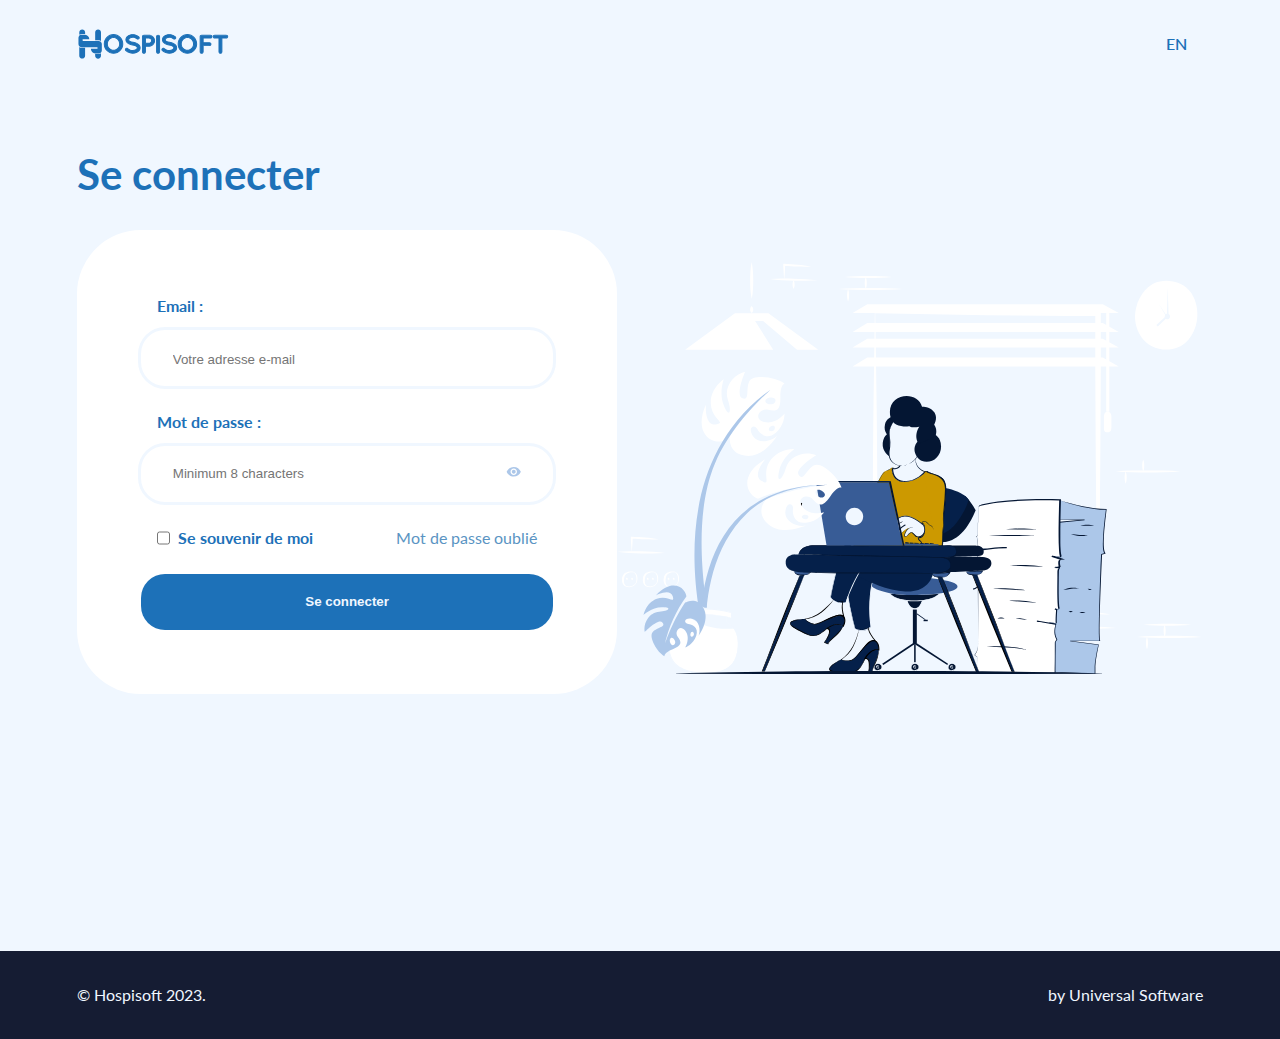
==== index.html @ 93f03a71 "front admin" ====
<!DOCTYPE html>
<html lang="fr">
    <head>
        <meta charset="UTF-8"/>
        <meta name="description" content="Récompensez vos clients, renforcez leur fidélité et développez votre activité grâce à la plateforme de fidélisation The Reward Society">
        <meta name="keywords" content="The hospisoft Society, Gift, Loyalty program, Programme de loyauté, Loyauté, Loyalty, Cameroon, Cameroun">
        <meta name="author" content="Ifeyi Batindek">
        <meta name="viewport" content="width=device-width, initial-scale=1.0">        
        
        <meta property="og:title" content="The hospisoft Society"/>
        <meta property="og:type" content="Hospisfot admin panel"/>
        <meta property="og:url" content="https://reward-society.l-agence.digital/users/"/>
        <meta property="og:image" content="https://thehospisoftociety.cm/hospisoftAssets/hospisoftimg/thehospisoftocietygift.jpg"/>
        <meta property="og:site_name" content="The hospisoft Society"/>
        <meta property="fb:admins" content="The hospisoft Society.asso"/>
        <meta property="og:description" content="Bâtir ensemble des sociétés africaines plus The hospisoft Societys."/>

        <title>Accueil - The hospisoft Society</title>

        <link rel="apple-touch-icon" sizes="180x180" href="./hospisoftassets/hospisoftfavicons/apple-touch-icon.png">
        <link rel="icon" type="image/png" sizes="32x32" href="./hospisoftassets/hospisoftfavicons/favicon-32x32.png">
        <link rel="icon" type="image/png" sizes="16x16" href="./hospisoftassets/hospisoftfavicons/favicon-16x16.png">
        <link rel="manifest" href="./hospisoftassets/hospisoftfavicons/site.webmanifest">
        <link rel="mask-icon" href="./hospisoftassets/hospisoftfavicons/safari-pinned-tab.svg" color="#5bbad5">
        <meta name="msapplication-TileColor" content="#da532c">
        <meta name="theme-color" content="#ffffff">

        <link rel="preconnect" href="https://fonts.googleapis.com">
        <link rel="preconnect" href="https://fonts.gstatic.com" crossorigin>
        <link href="https://fonts.googleapis.com/css2?family=Lato:wght@400;700&display=swap" rel="stylesheet">
        
        <link rel="stylesheet" href="./hospisoftassets/hospisoftstyles/hospisoftcss.css"/>
    </head>
    <body class="hospisoftLightBottom">

        <div id="hospisoftLoadingDiv">
            <svg id="hospisoftIconLogoLoading" class="hospisoftIcon"  x="0px" y="0px"
            viewBox="0 0 372.3 459.9" style="enable-background:new 0 0 372.3 459.9;" xml:space="preserve">
                <g id="XMLID_2_">
                    <g id="XMLID_1_">
                        <path id="XMLID_10_" class="st0" d="M351.5,197.8c-2.3-2.6-5-5-7.8-7c-7.9-5.6-17.5-9-27.9-9l0,0h-48h-5.7H122.3
                            c-0.3,0-0.6,0.1-0.9,0.1H79.3c-7.2,0-13-5.8-13-13c0-7.2,5.8-13,13-13h23.1h18.9h51.1v0c0-36.8-28.3-66.9-64.4-69.8
                            c-1.9-0.1-3.8-0.2-5.7-0.2h0h-48h0c-9,0-17.4,2.5-24.6,6.9c-4.2,2.5-7.9,5.6-11.1,9.2c-7.6,8.5-12.2,19.6-12.2,31.9v95.9
                            c0,12.3,4.6,23.4,12.2,31.9c3.2,3.6,7,6.7,11.1,9.2c7.2,4.3,15.6,6.9,24.6,6.9h0h48h5.7H244c0.9-0.2,1.8-0.3,2.8-0.3h42.1
                            c7.2,0,13,5.8,13,13v0.3c0,7.2-5.8,13-13,13h-21h-21h-50.3c0,37.2,29,67.6,65.7,69.9c1.4,0.1,2.9,0.1,4.4,0.1h1.3h48h0
                            c8.5,0,16.4-2.2,23.3-6.1c4.7-2.6,8.9-6,12.4-9.9c7.6-8.5,12.2-19.7,12.2-32v-95.9C363.7,217.5,359.1,206.3,351.5,197.8z"/>
                        <path id="XMLID_36_" class="st1" d="M325.3,173c8.6,1.4,16.7,4.8,23.9,10c0.8,0.6,1.5,1.1,2.3,1.7V51c0-24.7-20-44.7-44.7-44.7h0
                            c-24.7,0-44.7,20-44.7,44.7v121.2h63.2V173z"/>
                        <path id="XMLID_35_" class="st1" d="M315.8,383.3h-49.3c-1.5,0-2.9,0-4.4-0.1v25.4c0,24.7,20,44.7,44.7,44.7h0
                            c24.7,0,44.7-20,44.7-44.7v-37.8c-2.4,1.9-5,3.7-7.7,5.2C335.2,380.7,325.5,383.3,315.8,383.3z"/>
                        <path id="XMLID_30_" class="st1" d="M24.9,279.1c-2.2-1.3-4.2-2.7-6.2-4.3v133.7c0,24.7,20,44.7,44.7,44.7
                            c24.7,0,44.7-20,44.7-44.7V287.3H54.5C44.1,287.3,33.9,284.4,24.9,279.1z"/>
                        <path id="XMLID_29_" class="st1" d="M54.5,76.3h48c1.9,0,3.8,0.1,5.7,0.2V51c0-24.7-20-44.7-44.7-44.7c-24.7,0-44.7,20-44.7,44.7
                            v37.8c1.9-1.5,4-3,6.2-4.3C33.9,79.1,44.1,76.3,54.5,76.3z"/>
                        <path id="XMLID_28_" class="st2" d="M328.5,358.2c-6.4,3.6-13.8,5.7-21.7,5.7h0h-44.7v0.1c1.4,0.1,2.9,0.2,4.4,0.2h49.3
                            c6.5,0,13-1.7,18.7-4.9c7.9-4.4,13.9-11.4,17.1-19.6v-20.5C351.5,335.9,342.2,350.5,328.5,358.2z"/>
                        <path id="XMLID_27_" class="st2" d="M40.5,102.1c6.7-4,14.5-6.4,23-6.4h0h44.7h0v0c-1.9-0.2-3.8-0.3-5.7-0.3h-48
                            c-6.9,0-13.7,1.9-19.7,5.5c-7.5,4.5-13,11.1-16,18.8v20.7C18.7,124.1,27.5,109.9,40.5,102.1z"/>
                    </g>
                </g>
            </svg>
        </div><!--End hospisoftLoadingDiv-->

        <div id="hospisoftBacktToTop"></div>
        <header id="hospisoftHeader">
            <div class="hospisoftContainer">
                <div class="hospisoftFlex">
                    <div id="hospisoftHeaderLeft" class="hospisoftFlex">
                        <div id="hospisoftLogo">
                            <h1>
                                <a href="index.html">
                                    
                                    <svg id="hospisoftIconLogo" class="hospisoftDesktop hospisoftIcon" x="0px" y="0px" viewBox="0 0 687 144" style="enable-background:new 0 0 687 144;" xml:space="preserve">
                                        <g id="XMLID_2_">
                                            <g id="XMLID_1_">
                                                <path id="XMLID_10_" class="st0" d="M108,62.8c-0.7-0.8-1.5-1.5-2.3-2.1c-2.3-1.7-5.1-2.6-8.2-2.6l0,0H83.4h-1.7H40.7
                                                    c-0.1,0-0.2,0-0.3,0H28c-2.1,0-3.8-1.7-3.8-3.8c0-2.1,1.7-3.8,3.8-3.8h6.8h5.6h15l0,0c0-10.8-8.3-19.7-18.9-20.5
                                                    c-0.5,0-1.1-0.1-1.7-0.1l0,0H20.7l0,0c-2.7,0-5.1,0.7-7.2,2c-1.2,0.7-2.3,1.6-3.3,2.7C8,37.1,6.6,40.4,6.6,44v28.2
                                                    c0,3.6,1.4,6.9,3.6,9.4c0.9,1.1,2,2,3.3,2.7c2.1,1.3,4.6,2,7.2,2l0,0h14.1h1.7h39.9c0.3-0.1,0.5-0.1,0.8-0.1h12.4
                                                    c2.1,0,3.8,1.7,3.8,3.8v0.1c0,2.1-1.7,3.8-3.8,3.8h-6.2h-6.2H62.5c0,10.9,8.5,19.9,19.3,20.5c0.4,0,0.9,0,1.3,0h0.4h14.1h0
                                                    c2.5,0,4.8-0.7,6.9-1.8c1.4-0.8,2.6-1.8,3.6-2.9c2.2-2.5,3.6-5.8,3.6-9.4V72.2C111.6,68.6,110.3,65.3,108,62.8z"/>
                                                <path id="XMLID_36_" class="st0" d="M100.3,55.5c2.5,0.4,4.9,1.4,7,2.9c0.2,0.2,0.4,0.3,0.7,0.5V19.6c0-7.3-5.9-13.1-13.1-13.1h0
                                                    c-7.3,0-13.1,5.9-13.1,13.1v35.6h18.6V55.5z"/>
                                                <path id="XMLID_35_" class="st0" d="M97.5,117.3H83c-0.4,0-0.9,0-1.3,0v7.5c0,7.3,5.9,13.1,13.1,13.1h0c7.3,0,13.1-5.9,13.1-13.1
                                                    v-11.1c-0.7,0.6-1.5,1.1-2.3,1.5C103.3,116.5,100.4,117.3,97.5,117.3z"/>
                                                <path id="XMLID_30_" class="st0" d="M12,86.7c-0.6-0.4-1.2-0.8-1.8-1.3v39.3c0,7.3,5.9,13.1,13.1,13.1s13.1-5.9,13.1-13.1V89.1
                                                    H20.7C17.7,89.1,14.7,88.2,12,86.7z"/>
                                                <path id="XMLID_29_" class="st0" d="M20.7,27h14.1c0.6,0,1.1,0,1.7,0.1v-7.5c0-7.3-5.9-13.1-13.1-13.1s-13.1,5.9-13.1,13.1v11.1
                                                    c0.6-0.5,1.2-0.9,1.8-1.3C14.7,27.9,17.7,27,20.7,27z"/>
                                                <path id="XMLID_28_" class="st0" d="M101.3,109.9c-1.9,1.1-4.1,1.7-6.4,1.7h0H81.8v0c0.4,0,0.9,0.1,1.3,0.1h14.5
                                                    c1.9,0,3.8-0.5,5.5-1.4c2.3-1.3,4.1-3.4,5-5.8v-6C108,103.4,105.3,107.7,101.3,109.9z"/>
                                                <path id="XMLID_27_" class="st0" d="M16.6,34.6c2-1.2,4.3-1.9,6.7-1.9l0,0h13.1l0,0v0c-0.5-0.1-1.1-0.1-1.7-0.1H20.7
                                                    c-2,0-4,0.6-5.8,1.6c-2.2,1.3-3.8,3.3-4.7,5.5v6.1C10.2,41.1,12.8,36.9,16.6,34.6z"/>
                                            </g>
                                            <g id="XMLID_267_">
                                                <g id="XMLID_443_">
                                                    <path id="XMLID_449_" class="st0" d="M134.8,101.2c-8.1-8.2-12.1-18.1-12.1-29.5c0-11.5,4-21.3,12.1-29.5
                                                        c8.1-8.2,17.9-12.3,29.5-12.3c11.6,0,21.4,4.2,29.5,12.5c8.1,8.3,12.1,18.2,12.1,29.5c0,11.3-4.1,21.1-12.3,29.3
                                                        c-3.7,3.9-8,6.9-13.1,9.1c-5.1,2.2-10.4,3.3-15.9,3.3C152.8,113.5,142.9,109.4,134.8,101.2z M136.6,71.7c0,7.8,2.7,14.6,8.2,20.2
                                                        c5.4,5.6,12,8.4,19.7,8.4c7.7,0,14.2-2.8,19.6-8.5c5.4-5.7,8.1-12.4,8.1-20.1s-2.7-14.4-8-20.1c-5.4-5.7-11.9-8.5-19.7-8.5
                                                        c-7.7,0-14.3,2.8-19.7,8.4C139.3,57.1,136.6,63.8,136.6,71.7z"/>
                                                    <path id="XMLID_444_" class="st0" d="M164.6,115.7c-12.3,0-22.8-4.4-31.3-13c-8.4-8.6-12.7-19-12.7-31.1c0-12,4.3-22.5,12.7-31.1
                                                        c8.5-8.6,18.9-13,31.1-13c12.2,0,22.6,4.4,31.1,13.2c8.4,8.7,12.7,19.1,12.7,31c0,11.9-4.3,22.2-12.9,30.8
                                                        c-3.8,4-8.5,7.3-13.8,9.6C176,114.5,170.3,115.7,164.6,115.7z M164.3,31.9c-10.9,0-20.4,3.9-28,11.7c-7.6,7.8-11.5,17.2-11.5,28
                                                        c0,10.8,3.9,20.3,11.5,28l0,0c7.6,7.8,17.1,11.7,28.2,11.7c5.2,0,10.3-1.1,15.1-3.1c4.8-2.1,9-5,12.4-8.6
                                                        c7.8-7.8,11.7-17.2,11.7-27.8c0-10.7-3.9-20.1-11.5-28C184.7,35.9,175.3,31.9,164.3,31.9z M164.4,102.4c-8.2,0-15.4-3.1-21.2-9.1
                                                        c-5.8-6-8.8-13.3-8.8-21.7c0-8.4,2.9-15.7,8.7-21.7c5.8-6,12.9-9.1,21.3-9.1c8.3,0,15.5,3.1,21.2,9.2c5.7,6.1,8.6,13.3,8.6,21.5
                                                        c0,8.2-2.9,15.5-8.7,21.5C179.7,99.3,172.6,102.4,164.4,102.4z M164.4,45.2c-7.2,0-13.1,2.5-18.2,7.8c-5,5.3-7.5,11.4-7.5,18.7
                                                        c0,7.3,2.5,13.4,7.5,18.7c5.1,5.2,11,7.8,18.1,7.8c7.1,0,13-2.6,18-7.9c5-5.3,7.5-11.4,7.5-18.6c0-7.2-2.4-13.3-7.4-18.6
                                                        C177.5,47.8,171.6,45.2,164.4,45.2z"/>
                                                </g>
                                                <g id="XMLID_437_">
                                                    <path id="XMLID_441_" class="st0" d="M271.5,88.8c0-5.9-7.1-10.1-21.4-12.7h-0.2c-6.3-1.2-11.8-2.8-16.4-4.9
                                                        c-4.6-2.1-8-4.8-10.2-8.1c-2.2-3.3-3.2-6.7-3.2-10.2c0-6.7,3.1-12.3,9.3-16.6c6.2-4.3,13.4-6.5,21.5-6.5c3.6,0,7.2,0.6,11,1.7
                                                        c3.7,1.2,6.5,2.2,8.3,3.3c1.8,1,4.2,2.4,7.2,4.3c1.4,0.9,2.3,2.2,2.6,3.8c0.4,1.6,0.1,3.1-0.9,4.5c-0.9,1.4-2.3,2.2-4,2.6
                                                        c-1.7,0.3-3.3,0.1-4.7-0.9c-3.8-2.5-7.2-4.3-10.2-5.6c-3-1.2-6.1-1.9-9.4-1.9c-5.4,0-9.7,1.2-13.1,3.6c-3.4,2.4-5.1,5-5.1,7.7
                                                        c0,1.3,0.3,2.4,1,3.4c2.3,3.6,8.4,6.2,18.4,8h0.2c6.8,1.3,12.4,2.9,16.8,4.9c10.1,4.7,15.1,11.2,15.1,19.5
                                                        c0,7.2-3.3,13.1-10,17.7c-6.7,4.6-14.3,6.9-23,6.9c-10.6-0.1-21-4-31.2-11.6c-1.3-1-2-2.4-2.3-4.1c-0.2-1.7,0.2-3.2,1.3-4.4
                                                        c1.1-1.2,2.5-2,4.3-2.2c1.8-0.2,3.3,0.3,4.6,1.3c7.8,6,15.5,9,23.2,9c6.1,0,11-1.3,14.8-4C269.7,94.8,271.5,91.9,271.5,88.8z"/>
                                                    <path id="XMLID_438_" class="st0" d="M251.1,115.6c-11.1-0.1-22-4.1-32.5-12.1c-1.8-1.4-2.8-3.2-3.1-5.5
                                                        c-0.3-2.3,0.3-4.4,1.8-6.1c1.4-1.7,3.3-2.6,5.7-2.9c2.4-0.3,4.5,0.4,6.2,1.8c7.3,5.7,14.6,8.5,21.8,8.5c5.6,0,10.2-1.2,13.6-3.6
                                                        c3.2-2.2,4.8-4.6,4.8-6.9c0-5.8-10.5-8.9-19.5-10.5l-0.4,0c-6.5-1.2-12.2-2.9-16.9-5c-5-2.3-8.7-5.2-11.1-8.9
                                                        c-2.4-3.6-3.6-7.5-3.6-11.4c0-7.5,3.4-13.6,10.2-18.4c6.5-4.6,14.2-6.9,22.7-6.9c3.8,0,7.7,0.6,11.6,1.8c3.9,1.2,6.8,2.3,8.7,3.4
                                                        c1.9,1,4.3,2.5,7.3,4.4c1.9,1.3,3.1,3,3.6,5.2c0.5,2.2,0.1,4.3-1.2,6.2c-1.3,1.8-3,3-5.3,3.4c-2.3,0.5-4.4,0.1-6.3-1.2
                                                        c-3.7-2.4-7-4.2-9.8-5.4c-2.7-1.1-5.6-1.7-8.6-1.7c-4.9,0-8.9,1.1-11.9,3.2c-2.8,2-4.2,4-4.2,5.9c0,0.9,0.2,1.6,0.6,2.1
                                                        c1.4,2.1,5.3,5,16.8,7.1l0.5,0c6.9,1.3,12.8,3,17.3,5c10.9,5.1,16.4,12.3,16.4,21.5c0,7.9-3.7,14.5-10.9,19.5
                                                        C268.3,113.1,260.2,115.6,251.1,115.6z M224,93.3c-0.2,0-0.4,0-0.6,0c-1.2,0.1-2.2,0.6-2.8,1.4c-0.7,0.8-0.9,1.7-0.8,2.8
                                                        c0.1,1.1,0.6,2,1.4,2.6c9.7,7.3,19.8,11.1,29.9,11.2c8.2,0,15.5-2.2,21.8-6.5c6.1-4.2,9.1-9.4,9.1-16c0-7.5-4.5-13.2-13.9-17.6
                                                        c-4.1-1.8-9.6-3.4-16.1-4.7l-0.4,0c-10.7-1.9-17.2-4.9-19.8-9c-0.9-1.2-1.3-2.8-1.3-4.5c0-3.4,2-6.6,6-9.4c3.8-2.7,8.6-4,14.4-4
                                                        c3.6,0,7,0.7,10.3,2c3.1,1.3,6.6,3.2,10.5,5.8c1,0.6,2,0.8,3.1,0.6c1.2-0.2,2-0.8,2.6-1.7c0.6-0.9,0.8-1.7,0.5-2.8
                                                        c-0.2-1.1-0.8-1.9-1.7-2.5c-2.9-1.8-5.3-3.2-7.1-4.2c-1.7-0.9-4.4-2-7.9-3.1c-3.5-1.1-7-1.6-10.3-1.6c-7.6,0-14.4,2.1-20.2,6.1
                                                        c-5.6,4-8.4,8.8-8.4,14.9c0,3,1,6.1,2.9,9c1.9,2.9,5,5.4,9.2,7.3c4.4,2,9.7,3.6,15.7,4.7l0.4,0c15.6,2.8,23.2,7.6,23.2,14.8
                                                        c0,3.8-2.2,7.3-6.6,10.4c-4.2,3-9.8,4.4-16.3,4.4c-8,0-16.2-3.2-24.3-9.4C225.8,93.5,225,93.3,224,93.3z"/>
                                                </g>
                                                <g id="XMLID_428_">
                                                    <path id="XMLID_434_" class="st0" d="M341.5,39.4c5.1,4.9,7.7,10.8,7.7,17.6c0,6.9-2.6,12.7-7.7,17.6c-5.1,4.8-11.3,7.3-18.5,7.3
                                                        h-15v25.2c0,1.8-0.7,3.3-2,4.5c-1.3,1.2-2.9,1.9-4.8,1.9c-1.9,0-3.4-0.6-4.7-1.9c-1.3-1.2-1.9-2.8-1.9-4.5V38.5
                                                        c0-1.8,0.6-3.3,1.9-4.5c1.3-1.2,2.9-1.9,4.7-1.9H323C330.2,32.1,336.4,34.6,341.5,39.4z M308.1,45v24h15c3.5,0,6.4-1.2,8.9-3.5
                                                        c2.4-2.3,3.7-5.1,3.8-8.4c-0.1-3.4-1.3-6.3-3.8-8.6c-2.4-2.3-5.4-3.5-8.9-3.5H308.1z"/>
                                                    <path id="XMLID_429_" class="st0" d="M301.2,115.7c-2.4,0-4.5-0.8-6.2-2.5c-1.7-1.7-2.6-3.7-2.6-6.1V38.5c0-2.4,0.9-4.4,2.6-6.1
                                                        c1.7-1.6,3.8-2.5,6.2-2.5H323c7.8,0,14.5,2.7,20,7.9h0c5.5,5.3,8.3,11.7,8.3,19.2c0,7.4-2.8,13.9-8.3,19.1
                                                        c-5.5,5.2-12.2,7.9-20,7.9h-12.8v23.1c0,2.4-0.9,4.5-2.7,6.1C305.8,114.9,303.7,115.7,301.2,115.7z M301.2,34.3
                                                        c-1.3,0-2.4,0.4-3.3,1.3c-0.9,0.8-1.3,1.8-1.3,3v68.6c0,1.2,0.4,2.1,1.3,3c0.9,0.9,1.9,1.3,3.3,1.3c1.3,0,2.4-0.4,3.3-1.3
                                                        c0.9-0.8,1.3-1.8,1.3-3V79.7H323c6.7,0,12.3-2.2,17-6.7c4.7-4.5,7-9.7,7-16c0-6.3-2.3-11.6-7-16.1h0c-4.7-4.5-10.3-6.7-17-6.7
                                                        H301.2z M323,71.1h-17.1V42.9H323c4,0,7.5,1.4,10.4,4.1c2.8,2.7,4.3,6.1,4.4,10.1c-0.1,3.9-1.6,7.3-4.4,10
                                                        C330.6,69.8,327.1,71.1,323,71.1z M310.2,66.8H323c2.9,0,5.4-0.9,7.4-2.9c2-1.9,3-4.2,3.1-6.9c-0.1-2.7-1.1-5.1-3.1-7
                                                        c-2-1.9-4.5-2.9-7.4-2.9h-12.8V66.8z"/>
                                                </g>
                                                <g id="XMLID_422_">
                                                    <path id="XMLID_426_" class="st0" d="M358.1,38.5c0-1.8,0.6-3.3,1.9-4.5c1.3-1.2,2.9-1.9,4.7-1.9c1.9,0,3.5,0.6,4.8,1.9
                                                        c1.3,1.2,2,2.8,2,4.5v68.6c0,1.8-0.7,3.3-2,4.5c-1.3,1.2-2.9,1.9-4.8,1.9c-1.9,0-3.4-0.6-4.7-1.9c-1.3-1.2-1.9-2.8-1.9-4.5V38.5z
                                                        "/>
                                                    <path id="XMLID_423_" class="st0" d="M364.8,115.7c-2.4,0-4.5-0.8-6.2-2.5c-1.7-1.7-2.6-3.7-2.6-6.1V38.5c0-2.4,0.9-4.4,2.6-6.1
                                                        c1.7-1.6,3.8-2.5,6.2-2.5c2.4,0,4.5,0.8,6.3,2.4c1.8,1.7,2.7,3.7,2.7,6.1v68.6c0,2.4-0.9,4.5-2.7,6.1
                                                        C369.3,114.9,367.2,115.7,364.8,115.7z M364.8,34.3c-1.3,0-2.4,0.4-3.3,1.3c-0.9,0.8-1.3,1.8-1.3,3v68.6c0,1.2,0.4,2.1,1.3,3
                                                        c0.9,0.9,1.9,1.3,3.3,1.3c1.3,0,2.4-0.4,3.3-1.3c0.9-0.8,1.3-1.8,1.3-3V38.5c0-1.2-0.4-2.1-1.3-3
                                                        C367.2,34.7,366.1,34.3,364.8,34.3z"/>
                                                </g>
                                                <g id="XMLID_416_">
                                                    <path id="XMLID_420_" class="st0" d="M436,88.8c0-5.9-7.1-10.1-21.4-12.7h-0.2c-6.3-1.2-11.8-2.8-16.4-4.9
                                                        c-4.6-2.1-8-4.8-10.2-8.1c-2.2-3.3-3.2-6.7-3.2-10.2c0-6.7,3.1-12.3,9.3-16.6c6.2-4.3,13.4-6.5,21.5-6.5c3.6,0,7.2,0.6,11,1.7
                                                        c3.7,1.2,6.5,2.2,8.3,3.3c1.8,1,4.2,2.4,7.2,4.3c1.4,0.9,2.3,2.2,2.6,3.8c0.4,1.6,0.1,3.1-0.9,4.5c-0.9,1.4-2.3,2.2-4,2.6
                                                        c-1.7,0.3-3.3,0.1-4.7-0.9c-3.8-2.5-7.2-4.3-10.2-5.6c-3-1.2-6.1-1.9-9.4-1.9c-5.4,0-9.7,1.2-13.1,3.6c-3.4,2.4-5.1,5-5.1,7.7
                                                        c0,1.3,0.3,2.4,1,3.4c2.3,3.6,8.4,6.2,18.4,8h0.2c6.8,1.3,12.4,2.9,16.8,4.9c10.1,4.7,15.1,11.2,15.1,19.5
                                                        c0,7.2-3.3,13.1-10,17.7c-6.7,4.6-14.3,6.9-23,6.9c-10.6-0.1-21-4-31.2-11.6c-1.3-1-2-2.4-2.3-4.1c-0.2-1.7,0.2-3.2,1.3-4.4
                                                        c1.1-1.2,2.5-2,4.3-2.2c1.8-0.2,3.3,0.3,4.6,1.3c7.8,6,15.5,9,23.2,9c6.1,0,11-1.3,14.8-4C434.1,94.8,436,91.9,436,88.8z"/>
                                                    <path id="XMLID_417_" class="st0" d="M415.5,115.6c-11.1-0.1-22-4.1-32.5-12.1c-1.8-1.4-2.8-3.2-3.1-5.5
                                                        c-0.3-2.3,0.3-4.4,1.8-6.1c1.4-1.7,3.3-2.6,5.7-2.9c2.4-0.3,4.5,0.4,6.2,1.8c7.3,5.7,14.6,8.5,21.8,8.5c5.6,0,10.2-1.2,13.6-3.6
                                                        c3.2-2.2,4.8-4.6,4.8-6.9c0-5.8-10.5-8.9-19.5-10.5l-0.4,0c-6.5-1.2-12.2-2.9-16.9-5c-5-2.3-8.7-5.2-11.1-8.9
                                                        c-2.4-3.6-3.6-7.5-3.6-11.4c0-7.5,3.4-13.6,10.2-18.4c6.5-4.6,14.2-6.9,22.7-6.9c3.8,0,7.7,0.6,11.6,1.8c3.9,1.2,6.8,2.3,8.7,3.4
                                                        c1.9,1,4.3,2.5,7.3,4.4c1.9,1.3,3.1,3,3.6,5.2c0.5,2.2,0.1,4.3-1.2,6.2c-1.3,1.8-3,3-5.3,3.4c-2.3,0.5-4.4,0.1-6.3-1.2
                                                        c-3.7-2.4-7-4.2-9.8-5.4c-2.7-1.1-5.6-1.7-8.6-1.7c-4.9,0-8.9,1.1-11.9,3.2c-2.8,2-4.2,4-4.2,5.9c0,0.9,0.2,1.6,0.6,2.1
                                                        c1.4,2.1,5.3,5,16.8,7.1l0.5,0c6.9,1.3,12.8,3,17.3,5c10.9,5.1,16.4,12.3,16.4,21.5c0,7.9-3.7,14.5-10.9,19.5
                                                        C432.8,113.1,424.6,115.6,415.5,115.6z M388.4,93.3c-0.2,0-0.4,0-0.6,0c-1.2,0.1-2.2,0.6-2.9,1.4c-0.7,0.8-0.9,1.7-0.8,2.8
                                                        c0.1,1.1,0.6,2,1.4,2.6c9.7,7.3,19.7,11.1,29.9,11.2c8.2,0,15.5-2.2,21.8-6.5c6.1-4.2,9.1-9.4,9.1-16c0-7.5-4.5-13.2-13.9-17.6
                                                        c-4.1-1.8-9.5-3.4-16.1-4.7l-0.4,0c-10.7-1.9-17.2-4.9-19.8-9c-0.9-1.2-1.3-2.8-1.3-4.5c0-3.4,2-6.6,6-9.4c3.8-2.7,8.6-4,14.4-4
                                                        c3.6,0,7,0.7,10.3,2c3.1,1.3,6.6,3.2,10.5,5.8c1,0.6,2,0.8,3.1,0.6c1.2-0.2,2-0.8,2.6-1.7c0.6-0.9,0.8-1.7,0.5-2.8
                                                        c-0.2-1.1-0.8-1.9-1.7-2.5c-2.9-1.8-5.3-3.2-7.1-4.2c-1.7-0.9-4.4-2-7.9-3.1c-3.5-1.1-7-1.6-10.3-1.6c-7.6,0-14.4,2.1-20.2,6.1
                                                        c-5.6,4-8.4,8.8-8.4,14.9c0,3,1,6.1,2.9,9c1.9,2.9,5,5.4,9.2,7.3c4.4,2,9.7,3.6,15.7,4.7l0.4,0c15.6,2.8,23.2,7.6,23.2,14.8
                                                        c0,3.8-2.2,7.3-6.6,10.4c-4.2,3-9.7,4.4-16.3,4.4c-8,0-16.2-3.2-24.3-9.4C390.2,93.5,389.4,93.3,388.4,93.3z"/>
                                                </g>
                                                <g id="XMLID_407_">
                                                    <path id="XMLID_413_" class="st0" d="M467.3,101.2c-8.1-8.2-12.1-18.1-12.1-29.5c0-11.5,4-21.3,12.1-29.5
                                                        c8.1-8.2,17.9-12.3,29.5-12.3c11.6,0,21.4,4.2,29.5,12.5c8.1,8.3,12.1,18.2,12.1,29.5c0,11.3-4.1,21.1-12.3,29.3
                                                        c-3.7,3.9-8,6.9-13.1,9.1c-5.1,2.2-10.4,3.3-15.9,3.3C485.3,113.5,475.4,109.4,467.3,101.2z M469.1,71.7c0,7.8,2.7,14.6,8.2,20.2
                                                        c5.4,5.6,12,8.4,19.7,8.4c7.7,0,14.2-2.8,19.6-8.5c5.4-5.7,8.1-12.4,8.1-20.1s-2.7-14.4-8-20.1c-5.4-5.7-11.9-8.5-19.7-8.5
                                                        c-7.8,0-14.3,2.8-19.7,8.4C471.8,57.1,469.1,63.8,469.1,71.7z"/>
                                                    <path id="XMLID_408_" class="st0" d="M497.1,115.7c-12.3,0-22.8-4.4-31.3-13h0c-8.4-8.6-12.7-19-12.7-31.1
                                                        c0-12,4.3-22.5,12.7-31.1c8.5-8.6,18.9-13,31.1-13c12.2,0,22.6,4.4,31.1,13.2c8.4,8.7,12.7,19.1,12.7,31
                                                        c0,11.9-4.3,22.2-12.9,30.8c-3.8,4-8.5,7.3-13.8,9.6C508.5,114.5,502.9,115.7,497.1,115.7z M496.8,31.9c-10.9,0-20.4,3.9-28,11.7
                                                        c-7.6,7.8-11.5,17.2-11.5,28c0,10.8,3.9,20.3,11.5,28h0c7.6,7.8,17.1,11.7,28.2,11.7c5.2,0,10.3-1.1,15.1-3.1
                                                        c4.8-2.1,9-5,12.4-8.6c7.8-7.8,11.7-17.2,11.7-27.8c0-10.7-3.9-20.1-11.5-28C517.2,35.9,507.8,31.9,496.8,31.9z M496.9,102.4
                                                        c-8.2,0-15.4-3.1-21.2-9.1c-5.8-6-8.8-13.3-8.8-21.7c0-8.4,2.9-15.7,8.7-21.7c5.8-6,13-9.1,21.3-9.1c8.3,0,15.5,3.1,21.2,9.2
                                                        c5.7,6.1,8.6,13.3,8.6,21.5c0,8.2-2.9,15.5-8.7,21.5C512.3,99.3,505.1,102.4,496.9,102.4z M496.9,45.2c-7.2,0-13.1,2.5-18.2,7.8
                                                        c-5,5.3-7.5,11.4-7.5,18.7c0,7.3,2.5,13.4,7.5,18.7c5.1,5.2,11,7.8,18.1,7.8c7.1,0,13-2.6,18-7.9c5-5.3,7.5-11.4,7.5-18.6
                                                        c0-7.2-2.4-13.3-7.4-18.6C510,47.8,504.1,45.2,496.9,45.2z"/>
                                                </g>
                                                <g id="XMLID_401_">
                                                    <path id="XMLID_405_" class="st0" d="M565.7,111.7c-1.3,1.2-2.9,1.9-4.8,1.9c-1.9,0-3.4-0.6-4.7-1.9c-1.3-1.2-1.9-2.8-1.9-4.5
                                                        V38.5c0-1.8,0.6-3.3,1.9-4.5c1.3-1.2,2.9-1.9,4.7-1.9h39.8c1.8,0,3.3,0.6,4.7,1.9c1.3,1.3,2,2.8,2,4.5c0,1.7-0.7,3.3-2,4.5
                                                        c-1.3,1.3-2.9,1.9-4.7,1.9h-33v21.3H596c1.8,0,3.3,0.6,4.7,1.9c1.3,1.3,2,2.8,2,4.5c0,1.7-0.6,3.3-1.9,4.5
                                                        c-1.3,1.3-2.9,1.9-4.7,1.9h-28.4v27.9C567.7,108.9,567,110.4,565.7,111.7z"/>
                                                    <path id="XMLID_402_" class="st0" d="M560.8,115.7c-2.4,0-4.5-0.8-6.2-2.5c-1.7-1.7-2.6-3.7-2.6-6.1V38.5c0-2.4,0.9-4.4,2.6-6.1
                                                        c1.7-1.6,3.8-2.5,6.2-2.5h39.8c2.3,0,4.4,0.8,6.2,2.5c1.8,1.7,2.7,3.7,2.7,6.1c0,2.3-0.9,4.4-2.7,6.1c-1.7,1.7-3.8,2.5-6.2,2.5
                                                        h-30.8v17H596c2.3,0,4.4,0.8,6.2,2.5c1.8,1.7,2.7,3.7,2.7,6.1c0,2.3-0.9,4.4-2.6,6.1c-1.7,1.7-3.8,2.5-6.3,2.5h-26.2v25.8
                                                        c0,2.4-0.9,4.5-2.7,6.1l0,0C565.4,114.9,563.3,115.7,560.8,115.7z M560.8,34.3c-1.3,0-2.4,0.4-3.3,1.3c-0.9,0.8-1.3,1.8-1.3,3
                                                        v68.6c0,1.2,0.4,2.1,1.3,3c0.9,0.9,1.9,1.3,3.3,1.3c1.3,0,2.4-0.4,3.3-1.3v0c0.9-0.8,1.3-1.8,1.3-3V77.1H596
                                                        c1.3,0,2.3-0.4,3.2-1.3c0.9-0.9,1.3-1.8,1.3-3c0-1.2-0.4-2.1-1.3-3c-0.9-0.9-2-1.3-3.2-1.3h-30.5V42.9h35.1
                                                        c1.2,0,2.3-0.4,3.2-1.3c0.9-0.9,1.3-1.8,1.3-3c0-1.2-0.4-2.1-1.3-3c-0.9-0.9-2-1.3-3.2-1.3H560.8z"/>
                                                </g>
                                                <g id="XMLID_395_">
                                                    <path id="XMLID_399_" class="st0" d="M676.3,34c1.3,1.2,1.9,2.8,1.9,4.5c0,1.8-0.7,3.3-2,4.6c-1.3,1.3-2.9,1.9-4.7,1.9h-19.4
                                                        v62.1c0,1.8-0.7,3.3-1.9,4.5c-1.3,1.2-2.9,1.9-4.7,1.9c-1.9,0-3.4-0.6-4.7-1.9c-1.3-1.2-1.9-2.8-1.9-4.5V45h-19.2
                                                        c-1.9,0-3.4-0.6-4.7-1.9c-1.3-1.3-1.9-2.8-1.9-4.6c0-1.8,0.6-3.3,1.9-4.5c1.3-1.2,2.9-1.9,4.7-1.9h52
                                                        C673.5,32.1,675,32.7,676.3,34z"/>
                                                    <path id="XMLID_396_" class="st0" d="M645.6,115.7c-2.4,0-4.5-0.8-6.2-2.5c-1.7-1.7-2.6-3.7-2.6-6.1v-60h-17.1
                                                        c-2.4,0-4.5-0.9-6.3-2.5c-1.7-1.7-2.6-3.8-2.6-6.1c0-2.4,0.9-4.4,2.6-6.1c1.7-1.6,3.8-2.5,6.2-2.5h52c2.4,0,4.5,0.8,6.2,2.5l0,0
                                                        c1.7,1.7,2.6,3.7,2.6,6.1c0,2.4-0.9,4.5-2.7,6.2c-1.7,1.7-3.8,2.5-6.2,2.5h-17.2v60c0,2.4-0.9,4.4-2.6,6.1
                                                        C650.1,114.9,648,115.7,645.6,115.7z M619.6,34.3c-1.3,0-2.4,0.4-3.3,1.3c-0.9,0.8-1.3,1.8-1.3,3c0,1.2,0.4,2.2,1.3,3.1
                                                        c0.9,0.9,1.9,1.3,3.2,1.3H641v64.3c0,1.2,0.4,2.1,1.3,3c0.9,0.9,1.9,1.3,3.3,1.3c1.3,0,2.4-0.4,3.3-1.3c0.9-0.8,1.3-1.8,1.3-3
                                                        V42.9h21.5c1.2,0,2.3-0.4,3.2-1.3c0.9-0.9,1.3-1.8,1.3-3c0-1.2-0.4-2.1-1.3-3c-0.9-0.9-1.9-1.3-3.3-1.3H619.6z"/>
                                                </g>
                                            </g>
                                        </g>
                                    </svg>
                                    
                                    <svg id="hospisoftIconMobileLogo" class="hospisoftMobile hospisoftIcon"  x="0px" y="0px" viewBox="0 0 372.3 459.9" style="enable-background:new 0 0 372.3 459.9;" xml:space="preserve">
                                        <g id="XMLID_2_">
                                            <g id="XMLID_1_">
                                                <path id="XMLID_10_" class="st0" d="M351.5,197.8c-2.3-2.6-5-5-7.8-7c-7.9-5.6-17.5-9-27.9-9l0,0h-48h-5.7H122.3
                                                    c-0.3,0-0.6,0.1-0.9,0.1H79.3c-7.2,0-13-5.8-13-13c0-7.2,5.8-13,13-13h23.1h18.9h51.1v0c0-36.8-28.3-66.9-64.4-69.8
                                                    c-1.9-0.1-3.8-0.2-5.7-0.2h0h-48h0c-9,0-17.4,2.5-24.6,6.9c-4.2,2.5-7.9,5.6-11.1,9.2c-7.6,8.5-12.2,19.6-12.2,31.9v95.9
                                                    c0,12.3,4.6,23.4,12.2,31.9c3.2,3.6,7,6.7,11.1,9.2c7.2,4.3,15.6,6.9,24.6,6.9h0h48h5.7H244c0.9-0.2,1.8-0.3,2.8-0.3h42.1
                                                    c7.2,0,13,5.8,13,13v0.3c0,7.2-5.8,13-13,13h-21h-21h-50.3c0,37.2,29,67.6,65.7,69.9c1.4,0.1,2.9,0.1,4.4,0.1h1.3h48h0
                                                    c8.5,0,16.4-2.2,23.3-6.1c4.7-2.6,8.9-6,12.4-9.9c7.6-8.5,12.2-19.7,12.2-32v-95.9C363.7,217.5,359.1,206.3,351.5,197.8z"/>
                                                <path id="XMLID_36_" class="st1" d="M325.3,173c8.6,1.4,16.7,4.8,23.9,10c0.8,0.6,1.5,1.1,2.3,1.7V51c0-24.7-20-44.7-44.7-44.7h0
                                                    c-24.7,0-44.7,20-44.7,44.7v121.2h63.2V173z"/>
                                                <path id="XMLID_35_" class="st1" d="M315.8,383.3h-49.3c-1.5,0-2.9,0-4.4-0.1v25.4c0,24.7,20,44.7,44.7,44.7h0
                                                    c24.7,0,44.7-20,44.7-44.7v-37.8c-2.4,1.9-5,3.7-7.7,5.2C335.2,380.7,325.5,383.3,315.8,383.3z"/>
                                                <path id="XMLID_30_" class="st1" d="M24.9,279.1c-2.2-1.3-4.2-2.7-6.2-4.3v133.7c0,24.7,20,44.7,44.7,44.7
                                                    c24.7,0,44.7-20,44.7-44.7V287.3H54.5C44.1,287.3,33.9,284.4,24.9,279.1z"/>
                                                <path id="XMLID_29_" class="st1" d="M54.5,76.3h48c1.9,0,3.8,0.1,5.7,0.2V51c0-24.7-20-44.7-44.7-44.7c-24.7,0-44.7,20-44.7,44.7
                                                    v37.8c1.9-1.5,4-3,6.2-4.3C33.9,79.1,44.1,76.3,54.5,76.3z"/>
                                                <path id="XMLID_28_" class="st2" d="M328.5,358.2c-6.4,3.6-13.8,5.7-21.7,5.7h0h-44.7v0.1c1.4,0.1,2.9,0.2,4.4,0.2h49.3
                                                    c6.5,0,13-1.7,18.7-4.9c7.9-4.4,13.9-11.4,17.1-19.6v-20.5C351.5,335.9,342.2,350.5,328.5,358.2z"/>
                                                <path id="XMLID_27_" class="st2" d="M40.5,102.1c6.7-4,14.5-6.4,23-6.4h0h44.7h0v0c-1.9-0.2-3.8-0.3-5.7-0.3h-48
                                                    c-6.9,0-13.7,1.9-19.7,5.5c-7.5,4.5-13,11.1-16,18.8v20.7C18.7,124.1,27.5,109.9,40.5,102.1z"/>
                                            </g>
                                        </g>
                                    </svg>
                        
                                </a>
                            </h1>
                        </div><!--End hospisoftLogo-->

                    </div>
                    <div id="hospisoftHeaderRight" class="hospisoftFlex">
                        <a href="#" class="hospisoftBtn">EN</a>

                    </div>
                </div>
            </div>
        </header><!--End Header-->

        <nav id="hospisoftMenuOpened">
            <ul>
                <li>
                    <a href="index.html">Accueil</a>
                </li>
                <li>
                    <a href="l-application.html">L'application</a>
                </li>                    
                <li>
                    <a href="les-prix.html">Les prix</a>
                </li>                                                        
            </ul>

            <section id="hospisoftMenuSocials" class="hospisoftFlex">

                <a href="https://facebook.com/The hospisoft Society.asso">
                    <svg id="hospisoftIconFcbk" class="hospisoftIcon" viewBox="0 0 65 65">
                        <path d="M11.8686 0C5.29392 0 0 5.29392 0 11.8686V53.1315C0 59.7061 5.29392 65.0001 11.8686 65.0001H34.2327V39.5891H27.5133V30.4403H34.2327V22.6241C34.2327 16.4832 38.2028 10.8449 47.3485 10.8449C51.0514 10.8449 53.7896 11.2003 53.7896 11.2003L53.5742 19.7438C53.5742 19.7438 50.7816 19.7174 47.7344 19.7174C44.4363 19.7174 43.9075 21.237 43.9075 23.7596V30.4404H53.8362L53.4036 39.5892H43.9075V65.0001H53.1314C59.7061 65.0001 65 59.7062 65 53.1315V11.8687C65 5.29399 59.7061 6.5e-05 53.1314 6.5e-05H11.8685L11.8686 0Z"/>
                    </svg>  
                </a>  
                <a href="https://twitter.com/asso_The hospisoft Society">
                    <svg id="hospisoftIconTT" class="hospisoftIcon" viewBox="0 0 65 65">
                        <path d="M54.1667 20.3971C52.5868 21.1024 50.88 21.582 49.0462 21.8359C50.9646 20.7075 52.2765 19.0571 52.9818 16.8848C51.148 17.9568 49.2578 18.6762 47.3112 19.043C45.5903 17.181 43.4321 16.25 40.8366 16.25C38.3822 16.25 36.2874 17.1175 34.5524 18.8525C32.8174 20.5876 31.9499 22.6823 31.9499 25.1367C31.9499 25.9549 32.0204 26.6319 32.1615 27.168C28.5221 26.9705 25.1085 26.0536 21.9206 24.4173C18.7326 22.781 16.0243 20.5946 13.7956 17.8581C12.9774 19.2687 12.5684 20.7639 12.5684 22.3438C12.5684 25.5599 13.852 28.0284 16.4193 29.7493C15.0933 29.7211 13.6827 29.3544 12.1875 28.6491V28.7337C12.1875 30.8496 12.8928 32.7327 14.3034 34.3831C15.714 36.0335 17.449 37.0562 19.5085 37.4512C18.6903 37.6769 17.9709 37.7897 17.3503 37.7897C16.9835 37.7897 16.4334 37.7333 15.6999 37.6204C16.2923 39.3978 17.3432 40.8648 18.8525 42.0215C20.3619 43.1782 22.0757 43.7706 23.9941 43.7988C20.7216 46.3379 17.0399 47.6074 12.9492 47.6074C12.2157 47.6074 11.5104 47.5651 10.8333 47.4805C15.0087 50.1324 19.5508 51.4583 24.4596 51.4583C27.6194 51.4583 30.5816 50.9576 33.3464 49.9561C36.1111 48.9545 38.4809 47.6145 40.4557 45.9359C42.4306 44.2573 44.1303 42.3248 45.555 40.1383C46.9797 37.9519 48.0377 35.6668 48.7288 33.2829C49.42 30.899 49.7656 28.5221 49.7656 26.1523C49.7656 25.6445 49.7515 25.2637 49.7233 25.0098C51.5006 23.7402 52.9818 22.2027 54.1667 20.3971ZM65 12.1875V52.8125C65 56.1697 63.808 59.0403 61.4242 61.4242C59.0403 63.808 56.1697 65 52.8125 65H12.1875C8.83029 65 5.95974 63.808 3.57585 61.4242C1.19195 59.0403 0 56.1697 0 52.8125V12.1875C0 8.83029 1.19195 5.95974 3.57585 3.57585C5.95974 1.19195 8.83029 0 12.1875 0H52.8125C56.1697 0 59.0403 1.19195 61.4242 3.57585C63.808 5.95974 65 8.83029 65 12.1875Z"/>
                    </svg>
                </a>

                <a href="https://www.linkedin.com/company/The hospisoft Society/">
                    <svg id="hospisoftIconLinkedIn" class="hospisoftIcon" viewBox="0 0 65 65">
                        <path d="M12.7442 0.0162354C5.74255 0.0162354 0.012146 5.7465 0.012146 12.7482V52.2579C0.012146 59.2595 5.74242 64.9878 12.7442 64.9878H52.2538C59.2555 64.9878 64.9837 59.2596 64.9837 52.2579V12.7482C64.9837 5.74663 59.2555 0.0162354 52.2538 0.0162354H12.7442ZM15.9464 10.7379C19.3036 10.7379 21.3714 12.9417 21.4352 15.8387C21.4352 18.6718 19.3034 20.9376 15.8815 20.9376H15.8185C12.5253 20.9376 10.3967 18.6719 10.3967 15.8387C10.3967 12.9418 12.5897 10.7379 15.9464 10.7379H15.9464ZM44.8766 24.278C51.333 24.278 56.173 28.4979 56.173 37.5663V54.4955H46.361V38.7014C46.361 34.7325 44.941 32.0247 41.3901 32.0247C38.6793 32.0247 37.0636 33.8498 36.3542 35.6128C36.095 36.2436 36.0313 37.1245 36.0313 38.0069V54.4955H26.2194C26.2194 54.4955 26.3481 27.7407 26.2194 24.9704H36.0333V29.1514C37.3372 27.1397 39.6696 24.2779 44.8766 24.2779V24.278ZM10.9755 24.9725H20.7874V54.4957H10.9755V24.9725Z"/>
                    </svg>
                </a>
                
            </section><!--End hospisoftMenuSocials-->
        </nav><!--End hospisoftMenuOpened-->
        
        <main id="hospisoftMain" class="hospisoftAuthentification">
            <section id="hospisoftHeroSection" class="hospisoftBloc">    
                <div id="hospisoftHeroText">
                    <div class="hospisoftContainer">
                        <div class="hospisoftFlex hospisoftFormFlex">
                            <div id="hospisoftHeroInnerText" class="hospisoftFormInner">
                                <h2 class="h2Blue">
                                    Se connecter                           
                                </h2>

                                <form id="hospisoftForm" action="dashboard.html" class="hospisoftFlex" method="post">
                                    <div class="hospisoftFreeFormDiv">
                                    </div>
                                    <div class="hospisoftFreeFormDiv2">
                                    </div>
                                    <div class="hospisoftFreeFormDiv3">
                                    </div>
                                    <div class="hospisoftFreeFormDiv4">
                                    </div>

                                    <label for="hospisoftEmail" class="hospisoftFlex">
                                        <strong>Email : </strong>
                                        <div class="hospisoftInput">
                                            <input type="email" name="hospisoftEmail" id="hospisoftEmail" aria-required="true" aria-invalid="false" placeholder="Votre adresse e-mail" required>
                                        </div>                                    
                                    </label>
                                    <label for="hospisoftPassword" class="hospisoftFlex">
                                        <strong>Mot de passe : </strong>
                                        <div class="hospisoftFlex hospisoftInput">
                                            <input type="password" name="hospisoftPassword" id="hospisoftPassword" aria-required="true" aria-invalid="false" placeholder="Minimum 8 characters" required>
                                            <div id="hospisoftEyeIcon">
                                                <svg class="hospisoftNoEye hospisoftDisplayNone hospisoftIcons" viewBox="0 0 20 20" fill="none" xmlns="http://www.w3.org/2000/svg">
                                                    <path d="M9.85833 7.5L12.5 10.1333V10C12.5 9.33696 12.2366 8.70107 11.7678 8.23223C11.2989 7.76339 10.663 7.5 10 7.5H9.85833ZM6.275 8.16667L7.56666 9.45833C7.525 9.63333 7.5 9.80833 7.5 10C7.5 10.663 7.76339 11.2989 8.23223 11.7678C8.70107 12.2366 9.33695 12.5 10 12.5C10.1833 12.5 10.3667 12.475 10.5417 12.4333L11.8333 13.725C11.275 14 10.6583 14.1667 10 14.1667C8.89493 14.1667 7.83512 13.7277 7.05372 12.9463C6.27232 12.1649 5.83333 11.1051 5.83333 10C5.83333 9.34167 6 8.725 6.275 8.16667ZM1.66666 3.55833L3.56666 5.45833L3.94166 5.83333C2.56666 6.91667 1.48333 8.33333 0.833328 10C2.275 13.6583 5.83333 16.25 10 16.25C11.2917 16.25 12.525 16 13.65 15.55L14.0083 15.9L16.4417 18.3333L17.5 17.275L2.725 2.5M10 5.83333C11.1051 5.83333 12.1649 6.27232 12.9463 7.05372C13.7277 7.83512 14.1667 8.89493 14.1667 10C14.1667 10.5333 14.0583 11.05 13.8667 11.5167L16.3083 13.9583C17.5583 12.9167 18.5583 11.55 19.1667 10C17.725 6.34167 14.1667 3.75 10 3.75C8.83333 3.75 7.71666 3.95833 6.66666 4.33333L8.475 6.125C8.95 5.94167 9.45833 5.83333 10 5.83333Z"/>
                                                </svg>
                                                <svg class="hospisoftEye hospisoftIcons"  viewBox="0 0 24 24" fill="none" xmlns="http://www.w3.org/2000/svg">
                                                    <path d="M12 4.5C7 4.5 2.73 7.61 1 12C2.73 16.39 7 19.5 12 19.5C17 19.5 21.27 16.39 23 12C21.27 7.61 17 4.5 12 4.5ZM12 17C9.24 17 7 14.76 7 12C7 9.24 9.24 7 12 7C14.76 7 17 9.24 17 12C17 14.76 14.76 17 12 17ZM12 9C10.34 9 9 10.34 9 12C9 13.66 10.34 15 12 15C13.66 15 15 13.66 15 12C15 10.34 13.66 9 12 9Z"/>
                                                </svg>
                                            </div><!--End hospisoftEyeIcon-->
                                        </div>                                     
                                    </label>
                                    <div id="hospisoftRemember" class="hospisoftFlex">
                                        <label for="hospisoftRememberMe" class="hospisoftFlex">
                                            <input type="checkbox" name="hospisoftRememberMe" id="hospisoftRememberMe">
                                            <strong>Se souvenir de moi </strong>                                   
                                        </label>
                                        <a href="forgotpassword.html">Mot de passe oublié</a>
                                    </div>
                                    <button type="submit" id="hospisoftSubmit" class="hospisoftFlex hospisoftBtnGold hospisoftBtn">
                                        <p>
                                            Se connecter
                                        </p> 

                                    </button>
                                </form>
                            </div><!--End hospisoftHeroInnerText-->
                            <figure>
                                <svg id="hospisoftIconSign" class="hospisoftIcon" viewBox="0 0 704 496" fill="none" xmlns="http://www.w3.org/2000/svg">
                                    <path d="M300.875 50.75L283.125 61.375H603.125L583.875 50.75H300.875Z" fill="white"/>
                                    <path d="M300.875 73.375L283.125 84.125H603.125L583.875 73.375H300.875Z" fill="white"/>
                                    <path d="M300.875 92.25L283.125 102.875H603.125L583.875 92.25H300.875Z" fill="white"/>
                                    <path d="M300.875 114.875L283.125 125.625H603.125L583.875 114.875H300.875Z" fill="white"/>
                                    <path d="M310.375 61.625L311 97L311.5 132.125L312 167.125C312.125 178.75 312.375 190.375 312.375 202C312.625 225.125 312.75 248.25 312.875 271.375C313 294.5 312.875 317.5 312.75 340.625L310.25 338.125L377.25 339L410.75 339.5L444.25 339.75C466.625 339.875 488.875 339.75 511.25 339.625L528 339.5L544.75 339.375L578.25 339L576.5 340.75C576.25 317.5 575.875 294.25 575.75 271C575.5 247.75 575.375 224.5 575.25 201.25L574.875 131.5V96.625V61.75L578.125 65C556 64.875 533.875 64.875 511.625 64.625L445 63.875L310.375 61.625ZM309.875 61.25L376.25 60.125L443.25 59.125L510.625 58.375C533.125 58.125 555.625 58.125 578.25 58H581.5V61.375V96.25V131.125L581.125 200.875C581 224.125 580.875 247.375 580.625 270.625C580.5 293.875 580.125 317.125 579.875 340.375V342.125H578.125L544.625 341.75L527.875 341.625L511.125 341.5C488.75 341.375 466.5 341.25 444.125 341.375L410.625 341.625L377.125 342.125L310.125 343H307.625V340.375C307.375 317 307.375 293.5 307.5 270.125C307.625 246.75 307.75 223.25 308 199.875C308.125 188.25 308.25 176.5 308.375 164.875L308.875 130L309.375 95.375L309.875 61.25Z" fill="white"/>
                                    <path d="M589.875 204.75C593.875 204.75 594.25 201.75 594.25 198.125C594.25 194.25 594.25 186.5 594.25 186.5C594.25 186.5 594.75 180 589.75 180C585.875 180 585.25 183.875 585.25 186.25C585.25 188.625 585.25 201 585.25 201C585.25 201 585.25 204.875 589.875 204.75Z" fill="white"/>
                                    <path d="M591.75 61.375H588V180H591.75V61.375Z" fill="white"/>
                                    <path d="M571.625 450.625C571.125 449.75 570.875 448.875 570.625 448C570.5 447.125 570.375 446.25 570.375 445.375C570.375 444.5 570.5 443.625 570.625 442.75C570.875 441.875 571.125 441 571.625 440.125C572.125 441 572.375 441.875 572.625 442.75C572.75 443.625 572.875 444.5 572.875 445.375C572.875 446.25 572.75 447.125 572.625 448C572.375 448.875 572.125 449.75 571.625 450.625Z" fill="white"/>
                                    <path d="M543 438.5C547.75 438.125 552.625 438 557.375 437.875C562.125 437.75 566.875 437.875 571.75 438C576.5 438.125 581.25 438.375 586.125 438.625C590.875 439 595.625 439.375 600.5 440C595.75 440.375 591 440.5 586.125 440.625C581.375 440.75 576.5 440.625 571.75 440.5C567 440.375 562.125 440.125 557.375 439.875C552.5 439.625 547.75 439.125 543 438.5Z" fill="white"/>
                                    <path d="M560.375 439C560 436 559.75 433.125 559.625 430.125C559.5 428.625 559.5 427.125 559.375 425.75C559.25 424.25 559.25 422.75 559.25 421.375V420.25H560.5C563.25 420.375 565.875 420.5 568.625 420.625C571.375 420.75 574 421 576.75 421.25C579.5 421.5 582.125 421.75 584.75 422.125C587.375 422.5 590.125 422.875 592.75 423.375C590 423.5 587.375 423.625 584.625 423.625C581.875 423.625 579.25 423.625 576.5 423.5C573.75 423.5 571.125 423.25 568.375 423.125C565.625 423 563 422.75 560.25 422.5L561.5 421.375C561.5 422.875 561.375 424.375 561.375 425.75C561.25 427.25 561.25 428.75 561.125 430.125C561 433.125 560.75 436.125 560.375 439Z" fill="white"/>
                                    <path d="M632.625 436C637.375 435.5 642.25 435.25 647 435C651.75 434.75 656.625 434.75 661.375 434.75C666.125 434.75 671 434.875 675.75 435C680.5 435.125 685.375 435.5 690.125 436C685.375 436.5 680.5 436.75 675.75 437C671 437.25 666.125 437.25 661.375 437.25C656.625 437.25 651.75 437.125 647 437C642.25 436.75 637.375 436.5 632.625 436Z" fill="white"/>
                                    <path d="M658.25 450.625C657.75 449.375 657.5 448.25 657.25 447C657.125 445.75 657 444.625 657 443.375C657 442.125 657.125 441 657.25 439.75C657.5 438.5 657.75 437.375 658.25 436.125C658.75 437.375 659 438.5 659.25 439.75C659.375 441 659.5 442.125 659.5 443.375C659.5 444.625 659.375 445.75 659.25 447C659 448.125 658.75 449.375 658.25 450.625Z" fill="white"/>
                                    <path d="M624.625 450.625C631.125 450.125 637.625 449.875 644.25 449.625C650.75 449.375 657.25 449.375 663.875 449.375C670.375 449.375 676.875 449.5 683.5 449.625C690 449.75 696.5 450.125 703.125 450.625C696.625 451.125 690.125 451.375 683.5 451.625C677 451.875 670.5 451.875 663.875 451.875C657.375 451.875 650.875 451.75 644.25 451.625C637.75 451.375 631.25 451.125 624.625 450.625Z" fill="white"/>
                                    <path d="M637 465.5C636.5 464.25 636.25 463 636 461.75C635.875 460.5 635.75 459.25 635.75 458C635.75 456.75 635.875 455.5 636 454.25C636.25 453 636.5 451.75 637 450.5C637.5 451.75 637.75 453 638 454.25C638.125 455.5 638.25 456.75 638.25 458C638.25 459.25 638.125 460.5 638 461.75C637.875 463 637.625 464.25 637 465.5Z" fill="white"/>
                                    <path d="M318.75 483L355.625 458.25L357.125 459.875L320.125 484.5L318.75 483Z" fill="#041633"/>
                                    <path d="M397.875 482.75L397 484.5L359 460L360.375 458.25L397.875 482.75Z" fill="#041633"/>
                                    <path d="M357.125 459.875V481.125H359V460L357.125 459.875Z" fill="#041633"/>
                                    <path d="M358 416.25C365 416.25 367 406.5 367 406.5L348.5 406.625C348.625 406.625 350 416.25 358 416.25Z" fill="#041633"/>
                                    <path d="M358 416.25C359.125 416.25 360.375 415.875 361.375 415.25C362.375 414.625 363.125 413.75 363.75 412.75C364.375 411.75 365 410.75 365.375 409.75C365.875 408.75 366.375 407.625 366.625 406.5L367 407C365.5 406.875 363.875 406.875 362.375 406.875C360.875 406.875 359.25 407 357.75 407C356.25 407.125 354.625 407.25 353.125 407.25L348.5 407.375L349.125 406.625C349.375 407.75 349.75 408.875 350.125 410C350.625 411.125 351.125 412.125 351.875 413C352.5 414 353.375 414.75 354.5 415.375C355.625 416 356.875 416.125 358 416.25ZM358 416.375C356.75 416.25 355.5 416.25 354.375 415.75C353.25 415.25 352.125 414.625 351.125 413.625C350.25 412.75 349.5 411.625 349 410.375C348.5 409.25 348.125 408 347.875 406.75L347.75 406H348.5L353.125 406.125C354.625 406.125 356.25 406.25 357.75 406.375C359.25 406.5 360.875 406.5 362.375 406.5C363.875 406.5 365.5 406.375 367 406.25H367.5L367.375 406.75C367.125 408 366.875 409.125 366.375 410.25C365.875 411.375 365.25 412.5 364.5 413.375C363.625 414.25 362.625 415.125 361.625 415.625C360.375 416.125 359.25 416.375 358 416.375Z" fill="#F0F7FF"/>
                                    <path d="M328.375 398.25C328.375 398.25 332.5 407.25 357.25 407.25C382 407.25 387.5 398.25 387.5 398.25C387.5 398.25 354.5 401.125 328.375 398.25Z" fill="#041633"/>
                                    <path d="M328.5 398.375C329.25 399.375 330.25 400.375 331.25 401.125C331.75 401.5 332.375 401.875 332.875 402.125C333.5 402.5 334 402.75 334.625 403C337 404.125 339.5 404.875 342.125 405.375C344.75 405.875 347.375 406.25 350 406.5C352.625 406.75 355.25 406.875 357.875 406.875C363.125 407 368.5 406.75 373.625 405.5C376.25 404.875 378.75 404 381.125 402.875C382.25 402.25 383.375 401.625 384.5 400.875C385.5 400.125 386.5 399.125 387.25 398.125L387.625 398.75C382.75 399.25 377.75 399.625 372.875 399.875C370.375 400 368 400.125 365.5 400.125C363 400.25 360.5 400.25 358.125 400.25C353.125 400.25 348.25 400.125 343.25 399.875C340.75 399.75 338.375 399.5 335.875 399.25C333.25 399 331 398.625 328.5 398.375ZM328.375 398.25C330.75 398.375 333.375 398.5 335.875 398.625C338.375 398.75 340.75 398.75 343.25 398.875C348.125 399 353.125 399 358 398.875C360.5 398.875 362.875 398.75 365.375 398.75C367.875 398.75 370.25 398.625 372.75 398.5C377.625 398.375 382.625 398.125 387.5 397.875H388.375L387.875 398.5C387 399.625 386 400.5 384.875 401.25C383.75 402 382.625 402.625 381.375 403.25C379 404.375 376.375 405.25 373.75 405.875C368.5 407.125 363.25 407.75 357.875 407.875C352.5 408 347.125 407.625 341.875 406.375C339.25 405.75 336.75 404.875 334.25 403.625C333 403 331.875 402.25 330.875 401.375C330.375 400.875 329.875 400.5 329.375 400C329 399.5 328.625 399 328.375 398.25Z" fill="#F0F7FF"/>
                                    <path d="M409.25 389.625C410.375 397.75 374.25 400.25 352.25 400.25C330.25 400.25 306.625 394.125 305.5 387.875C304.375 381.625 326.125 378.125 352.75 378.75C379.625 379.375 408.375 383.5 409.25 389.625Z" fill="#385C96"/>
                                    <path d="M360.375 417.75H355.625V460H360.375V417.75Z" fill="#041633"/>
                                    <path d="M358 491.25C360.485 491.25 362.5 489.235 362.5 486.75C362.5 484.265 360.485 482.25 358 482.25C355.515 482.25 353.5 484.265 353.5 486.75C353.5 489.235 355.515 491.25 358 491.25Z" fill="#041633"/>
                                    <path d="M362.5 486.75C362.5 487.875 362.25 489.125 361.375 490.125C360.625 491.125 359.25 491.75 358 491.625C356.625 491.5 355.5 490.875 354.75 490C353.875 489.125 353.375 488 353.25 486.75C353.125 485.5 353.5 484.125 354.5 483.125C355.375 482.125 356.75 481.5 358.125 481.625C359.5 481.625 360.75 482.25 361.625 483.25C362.25 484.375 362.5 485.625 362.5 486.75ZM362.375 486.75C362.375 485.625 361.75 484.5 360.875 483.875C360 483.25 359 482.875 358 483C357 483 356 483.375 355.25 484C354.5 484.75 354 485.625 353.875 486.75C353.75 487.875 354.125 489 355 489.75C355.875 490.5 357 490.75 358 490.625C359 490.5 360 490.25 360.875 489.625C361.75 489 362.375 488 362.375 486.75Z" fill="#F0F7FF"/>
                                    <path d="M358 488.25C358.828 488.25 359.5 487.578 359.5 486.75C359.5 485.922 358.828 485.25 358 485.25C357.172 485.25 356.5 485.922 356.5 486.75C356.5 487.578 357.172 488.25 358 488.25Z" fill="#041633"/>
                                    <path d="M359.5 486.75C359.5 487.125 359.5 487.625 359.25 488.125C359 488.625 358.5 488.875 357.875 488.75C357.375 488.625 357 488.25 356.625 488C356.375 487.625 356.125 487.25 356 486.75C355.75 485.75 356.625 484.5 357.875 484.625C358.375 484.625 359 485 359.25 485.375C359.5 486 359.5 486.375 359.5 486.75ZM359.375 486.75C359.375 486.375 359 486 358.75 486C358.375 486 358.25 485.875 358 486C357.625 486 357.125 486.25 356.875 486.875C356.75 487.125 356.875 487.625 357.125 487.75C357.375 488 357.75 487.875 358 487.75C358.25 487.625 358.5 487.625 358.75 487.5C359 487.5 359.375 487.25 359.375 486.75Z" fill="#F0F7FF"/>
                                    <path d="M402.5 491.25C404.985 491.25 407 489.235 407 486.75C407 484.265 404.985 482.25 402.5 482.25C400.015 482.25 398 484.265 398 486.75C398 489.235 400.015 491.25 402.5 491.25Z" fill="#041633"/>
                                    <path d="M407 486.75C407 487.875 406.75 489.125 405.875 490.125C405.125 491.125 403.75 491.75 402.5 491.625C401.125 491.5 400 490.875 399.25 490C398.375 489.125 397.875 488 397.75 486.75C397.625 485.5 398 484.125 399 483.125C399.875 482.125 401.25 481.5 402.625 481.625C404 481.625 405.25 482.25 406.125 483.25C406.75 484.375 407 485.625 407 486.75ZM406.875 486.75C406.875 485.625 406.25 484.5 405.375 483.875C404.5 483.25 403.5 482.875 402.5 483C401.5 483 400.5 483.375 399.75 484C399 484.75 398.5 485.625 398.375 486.75C398.25 487.875 398.625 489 399.5 489.75C400.375 490.5 401.5 490.75 402.5 490.625C403.5 490.5 404.5 490.25 405.375 489.625C406.25 489 406.875 488 406.875 486.75Z" fill="#F0F7FF"/>
                                    <path d="M402.5 488.25C403.328 488.25 404 487.578 404 486.75C404 485.922 403.328 485.25 402.5 485.25C401.672 485.25 401 485.922 401 486.75C401 487.578 401.672 488.25 402.5 488.25Z" fill="#041633"/>
                                    <path d="M404 486.75C404 487.125 404 487.625 403.75 488.125C403.5 488.625 403 488.875 402.375 488.75C401.875 488.625 401.5 488.25 401.125 488C400.875 487.625 400.625 487.25 400.5 486.75C400.25 485.75 401.125 484.5 402.375 484.625C402.875 484.625 403.5 485 403.75 485.375C404 486 404 486.375 404 486.75ZM403.875 486.75C403.875 486.375 403.5 486 403.25 486C402.875 486 402.75 485.875 402.5 486C402.125 486 401.625 486.25 401.375 486.875C401.25 487.125 401.375 487.625 401.625 487.75C401.875 488 402.25 487.875 402.5 487.75C402.75 487.625 403 487.625 403.25 487.5C403.5 487.5 403.875 487.25 403.875 486.75Z" fill="#F0F7FF"/>
                                    <path d="M313.5 491.25C315.985 491.25 318 489.235 318 486.75C318 484.265 315.985 482.25 313.5 482.25C311.015 482.25 309 484.265 309 486.75C309 489.235 311.015 491.25 313.5 491.25Z" fill="#041633"/>
                                    <path d="M318 486.75C318 487.875 317.75 489.125 316.875 490.125C316.125 491.125 314.75 491.75 313.5 491.625C312.125 491.5 311 490.875 310.25 490C309.375 489.125 308.875 488 308.75 486.75C308.625 485.5 309 484.125 310 483.125C310.875 482.125 312.25 481.5 313.625 481.625C315 481.625 316.25 482.25 317.125 483.25C317.75 484.375 318 485.625 318 486.75ZM317.875 486.75C317.875 485.625 317.25 484.5 316.375 483.875C315.5 483.25 314.5 482.875 313.5 483C312.5 483 311.5 483.375 310.75 484C310 484.75 309.5 485.625 309.375 486.75C309.25 487.875 309.625 489 310.5 489.75C311.375 490.5 312.5 490.75 313.5 490.625C314.5 490.5 315.5 490.25 316.375 489.625C317.25 489 317.875 488 317.875 486.75Z" fill="#F0F7FF"/>
                                    <path d="M313.5 488.25C314.328 488.25 315 487.578 315 486.75C315 485.922 314.328 485.25 313.5 485.25C312.672 485.25 312 485.922 312 486.75C312 487.578 312.672 488.25 313.5 488.25Z" fill="#041633"/>
                                    <path d="M315 486.75C315 487.125 315 487.625 314.75 488.125C314.5 488.625 314 488.875 313.375 488.75C312.875 488.625 312.5 488.25 312.125 488C311.875 487.625 311.625 487.25 311.5 486.75C311.25 485.75 312.125 484.5 313.375 484.625C313.875 484.625 314.5 485 314.75 485.375C315 486 315 486.375 315 486.75ZM314.875 486.75C314.875 486.375 314.5 486 314.25 486C313.875 486 313.75 485.875 313.5 486C313.125 486 312.625 486.25 312.375 486.875C312.25 487.125 312.375 487.625 312.625 487.75C312.875 488 313.25 487.875 313.5 487.75C313.75 487.625 314 487.625 314.25 487.5C314.5 487.5 314.875 487.25 314.875 486.75Z" fill="#F0F7FF"/>
                                    <path d="M360.375 422.25L371.375 430.125H369.875L360.375 423.375V422.25Z" fill="#041633"/>
                                    <path d="M373.5 430H368.5V431.75H373.5V430Z" fill="#041633"/>
                                    <path d="M532.125 286.375C532.125 286.375 560.75 297 588 297.375C588 297.375 581.25 344.625 586.375 350.125L582.375 351.375C582.375 351.375 577.625 452 580.375 455.5H544.75L578.875 460C578.875 460 574.625 478.75 574.625 486.875C574.625 495 574.625 494.875 574.625 494.875L526.375 493.25C526.375 493.25 519.875 442 519.875 420.375C519.875 398.75 528.5 313.125 528.5 313.125L562 309.875H531.625L532.125 286.375Z" fill="#ACC7E9"/>
                                    <path d="M532.125 286.25C536.75 287.75 541.25 289.125 545.875 290.375C550.5 291.625 555.125 292.75 559.75 293.625C564.375 294.625 569.125 295.375 573.875 295.875C578.625 296.5 583.375 296.75 588.125 296.875H588.5V297.25C587.375 306 586.375 314.875 585.625 323.75C585.25 328.125 585 332.625 585 337C585 339.25 585 341.375 585.25 343.625C585.375 344.75 585.5 345.75 585.75 346.875C586 347.875 586.25 349 586.875 349.75L587.375 350.375L586.625 350.625L582.625 351.875L583 351.375L581.875 377.375L580.875 403.375C580.625 412 580.25 420.75 580.125 429.375C580 433.75 580 438 580 442.375C580 444.5 580 446.75 580.125 448.875C580.125 450 580.25 451 580.25 452.125C580.25 452.625 580.375 453.25 580.375 453.75C580.5 454.25 580.5 454.875 580.75 455.125L581 455.625H580.5L544.875 455.5V455.125L579 459.625H579.25L579.125 459.875C577.875 465.625 576.75 471.375 575.875 477.125C575.5 480 575 482.875 575 485.875C575 488.75 575 491.75 575 494.625V495H574.625L526.375 493.625H525.875V493.125C524 478.125 522.375 463.25 521 448.125C520.375 440.625 519.75 433.125 519.5 425.5C519.375 423.625 519.375 421.75 519.375 419.875C519.375 418 519.375 416.125 519.5 414.25C519.625 410.5 519.875 406.75 520.125 403C521.125 388 522.375 373 523.75 357.875C525.125 342.875 526.625 327.875 528.125 312.875V312.5H528.5L562 309.375V310.125L531.625 310H531.375V309.75L532.125 286.25ZM532.25 286.375L531.875 310L531.625 309.75L562 309.625V310.375L528.5 313.75L528.875 313.375C527.5 328.375 526.125 343.375 524.75 358.375C523.375 373.375 522.125 388.375 521.125 403.375C520.875 407.125 520.625 410.875 520.5 414.625C520.375 416.5 520.375 418.375 520.375 420.25C520.375 422.125 520.375 424 520.5 425.875C520.75 433.375 521.375 440.875 522 448.375C523.25 463.375 525 478.375 526.75 493.25L526.25 492.75L574.5 494.5L574.125 494.875C574.125 491.875 574.125 489 574.125 486C574.25 483 574.625 480.125 575.125 477.25C576 471.375 577.25 465.625 578.5 460L578.75 460.375L544.625 455.75V455.375L580.25 455.25L580 455.75C579.625 455.125 579.625 454.625 579.5 454C579.375 453.5 579.375 452.875 579.375 452.375C579.25 451.25 579.25 450.25 579.25 449.125C579.125 447 579.125 444.75 579.125 442.625C579.125 438.25 579.125 433.875 579.25 429.625C579.375 421 579.625 412.25 579.875 403.625L580.75 377.625C581 369 581.375 360.25 581.875 351.625V351.25L582.25 351.125L586.25 349.875L586 350.75C585.125 349.75 584.875 348.5 584.625 347.5C584.375 346.375 584.25 345.25 584.125 344.125C584 341.875 583.875 339.625 584 337.375C584 332.875 584.375 328.5 584.625 324C585.375 315.125 586.375 306.375 587.625 297.5L588 297.875C583.25 297.75 578.5 297.375 573.75 296.75C569 296.125 564.25 295.375 559.625 294.375C555 293.375 550.375 292.25 545.75 290.875C541.25 289.5 536.625 288 532.25 286.375Z" fill="#041633"/>
                                    <path d="M433.125 492.375V474.25L430.125 472.125C430.125 472.125 434.5 467.75 434.5 458.25C434.5 448.75 434.5 393.75 434.5 393.75L428.125 393.125C428.125 393.125 435 392.75 434.5 385.875C434 379 433.875 349.625 433.875 349.625L431.375 347.25C431.375 347.25 456.25 343 468.75 343.375L432.625 344.25C432.625 344.25 434 343.625 433.75 339.375C433.625 335.125 435.25 331.5 433.375 330.5C431.5 329.5 433.875 331.125 433.875 326.625C433.875 322.125 435.5 296.125 435.375 294C435.25 291.875 466 284.375 532.125 286.25C532.125 286.25 529.875 352.625 533.375 354L522.375 353.875L533.375 357.25C533.375 357.25 530.875 357.375 530.875 360.75C530.875 364.125 531.625 365.75 531.625 365.75L526.125 367.375L532 367.875C532 367.875 529.75 367 529.75 372.625C529.75 378.25 529 414.5 531 416.75L526.25 416.875L528 418.125C528 418.125 526.875 433.375 527.625 433.75C528.375 434.125 504.625 432 504.625 432L527.25 435.75C527.25 435.75 526 439.5 526 444.375C526 449.375 528.5 454 528.5 454C528.5 454 526.5 456.125 526.5 457.375C526.5 458.625 526.375 493.25 526.375 493.25L433.125 492.375Z" fill="white"/>
                                    <path d="M433 492.375L432.875 474.25V474.375L429.875 472.25L429.75 472.125L429.875 472C432 469.5 433.125 466.25 433.75 463.125C434.375 459.875 434.125 456.625 434.125 453.25L434 433.375L433.75 393.625L434.25 394.25L427.875 393.625V392.375C429.625 392.25 431.5 391.5 432.625 390.125C433.125 389.5 433.5 388.625 433.625 387.75C433.75 386.875 433.75 386 433.625 385C433.375 381 433.375 377.125 433.25 373.25C433.125 365.375 433 357.5 432.875 349.625L433.125 350.125L430.625 347.75L429.625 346.75L431 346.5C437.25 345.5 443.375 344.625 449.625 343.875C452.75 343.5 455.875 343.125 459 343C462.125 342.75 465.25 342.625 468.5 342.625V344.125L432.375 345L432.25 343.5L432.375 343.375C432.5 343.25 432.5 343.125 432.625 343C432.75 342.75 432.875 342.375 432.875 342C433 341.375 433 340.625 433 339.875C432.875 338.375 433 336.625 433.25 335.125C433.375 334.375 433.5 333.625 433.5 332.875C433.5 332.125 433.375 331.5 433.25 331.375C433.125 331.375 433.125 331.25 433 331.25L432.75 331.125C432.625 331.125 432.625 331.125 432.375 330.875C432.25 330.875 432.25 330.75 432.125 330.625C432 330.375 431.875 330 432.125 329.625C432.375 329.375 432.375 329.375 432.5 329.25L432.625 329.125C432.625 329.125 432.75 329.125 432.75 329C432.75 329 432.875 328.875 432.875 328.75C433.125 328.25 433.25 327.5 433.25 326.875C433.375 320.625 433.75 314.375 434.125 308.25L434.625 298.875C434.75 297.375 434.75 295.75 434.75 294.25V294V293.875C434.75 293.75 434.75 293.625 434.875 293.5C435 293.375 435 293.25 435.125 293.125C435.375 292.75 435.625 292.75 435.875 292.5C436.25 292.25 436.625 292.125 437 292C437.75 291.75 438.5 291.5 439.25 291.25C445.375 289.625 451.5 288.625 457.75 287.875C470.125 286.375 482.625 285.625 495.125 285.125C507.625 284.75 520 284.75 532.5 285.125H533.625V286.25C533.25 297.625 533 308.875 532.875 320.25C532.875 325.875 532.875 331.625 532.875 337.25C532.875 340.125 533 342.875 533.25 345.75C533.375 347.125 533.5 348.5 533.625 349.875C533.75 350.5 533.75 351.25 534 351.875C534.125 352.25 534.125 352.5 534.25 352.75C534.25 352.875 534.375 353 534.375 353.125C534.375 353.25 534.5 353.25 534.25 353L533.875 354.875L522.875 354.625L523.125 352.75L534.125 356.125L538.5 357.5L533.875 358C533.75 358 533.375 358.125 533.25 358.25C533 358.375 532.875 358.625 532.75 358.875C532.5 359.375 532.375 360 532.375 360.75C532.375 361.5 532.375 362.25 532.5 363.125C532.625 363.875 532.75 364.75 533 365.25L533.375 366.25L532.375 366.5L526.875 368.125L526.75 366.25L532.625 366.75L532.25 368.5C532.25 368.5 532.125 368.5 531.875 368.75C531.625 369 531.5 369.375 531.375 369.875C531.125 370.75 531.125 371.75 531.125 372.75L531 379L530.875 391.5C530.875 395.625 530.875 399.875 531 404C531 406.125 531.125 408.125 531.25 410.25C531.375 411.25 531.375 412.375 531.5 413.375C531.5 413.875 531.625 414.375 531.75 414.875C531.75 415.125 531.875 415.375 531.875 415.625C531.875 415.875 532 416.125 532 416L531.375 417.375L526.625 417.5L527 416L528.75 417.25L529.125 417.5V418C528.875 421.25 528.75 424.5 528.625 427.625C528.625 429.25 528.5 430.875 528.625 432.375C528.625 432.625 528.625 432.75 528.625 432.875C528.625 433 528.625 433 528.625 433C528.625 433 528.625 433 528.5 432.875C528.5 432.75 528.375 432.75 528.25 432.75C528.5 432.875 528.75 433.25 528.625 433.5C528.625 433.75 528.5 434 528.25 434.125C528.125 434.25 528 434.25 528 434.25H527.875H527.75C527.25 434.25 526.875 434.25 526.375 434.25L524 434.125C517.5 433.625 511.125 433 504.625 432.5L504.75 431L527.375 434.75L528.125 434.875L527.875 435.625C527.5 437 527.125 438.625 526.875 440.125C526.625 441.625 526.625 443.125 526.625 444.75C526.625 446.25 527 447.75 527.375 449.25C527.75 450.75 528.375 452.125 529 453.5L529.25 453.875L529 454.25C528.5 454.875 528 455.5 527.625 456.125C527.5 456.5 527.25 456.75 527.25 457C527.25 457.125 527.25 457.375 527.25 457.5V458.125V463.125L527.125 473.125L527 493V493.625H526.375L433 492.375ZM433.125 492.375L526.25 493.25L526.125 493.375L526.25 473.5V463.5V458.5C526.25 458.125 526.25 457.625 526.25 457.25C526.375 456.875 526.5 456.375 526.75 456.125C527.125 455.375 527.625 454.75 528.25 454.125V454.25C527.5 452.875 527 451.375 526.5 449.875C526.125 448.375 525.75 446.75 525.75 445.25C525.75 443.625 525.75 442.125 526 440.5C526.25 439 526.5 437.375 527 435.875L527.125 436L504.5 432.25V432.125C511 432.75 517.375 433.25 523.875 433.75L526.25 433.875C526.625 433.875 527 433.875 527.5 433.875V434L527.375 433.875C527.375 433.75 527.375 433.625 527.25 433.625C527.25 433.375 527.25 433.25 527.25 433C527.125 431.375 527.25 429.75 527.25 428.125C527.375 424.875 527.5 421.625 527.75 418.375V418.5L526 417.25L525.75 417.125H526L530.75 417L530.625 417.125C530.25 416.625 530.25 416.125 530.125 415.625C530 415.125 530 414.625 529.875 414.125C529.75 413.125 529.625 412 529.625 411C529.5 408.875 529.375 406.875 529.375 404.75C529.25 400.5 529.25 396.375 529.25 392.125L529.375 379.5V373.25C529.375 372.25 529.375 371.125 529.625 370.125C529.75 369.625 529.875 369.125 530.25 368.625C530.625 368.25 531.125 367.875 531.75 368.125L532.625 368.375L531.625 368.25L525.75 367.75H525.125L525.625 367.625L531.125 366L531 366.125C530.75 365.375 530.5 364.5 530.5 363.75C530.375 362.875 530.375 362.125 530.375 361.25C530.375 360.375 530.5 359.625 530.875 358.875C531.25 358.125 532 357.625 532.875 357.5V357.75L521.875 354.375L521.125 354.125H521.875L532.875 354.25V354.5C532.5 354.25 532.375 353.875 532.25 353.5C532.125 353.125 532 352.75 532 352.5C531.875 351.75 531.75 351.125 531.625 350.375C531.5 349 531.375 347.5 531.25 346.125C531.125 343.25 531 340.5 530.875 337.625C530.75 332 530.75 326.25 530.75 320.625C530.875 309.25 531.125 298 531.5 286.625L531.625 286.75C519.25 286.375 506.75 286.375 494.25 286.625C481.875 287 469.375 287.75 457 289.25C450.875 290 444.625 291 438.625 292.625C437.875 292.875 437.125 293.125 436.375 293.375C436 293.5 435.625 293.625 435.375 293.875C435.25 294 435 294.125 435 294.25C435 294.375 434.875 294.375 434.875 294.5V294.75C434.875 296.375 434.75 297.875 434.75 299.375L434.25 308.75C433.875 315 433.5 321.125 433.375 327.375C433.375 328.125 433.25 329 432.875 329.75C432.75 329.875 432.625 330.125 432.5 330.25C432.375 330.375 432.375 330.375 432.25 330.5C432.125 330.5 432.125 330.625 432.125 330.5C432.375 330.75 432.875 330.875 433.125 331.125C433.75 331.75 433.75 332.625 433.75 333.375C433.75 334.125 433.625 334.875 433.5 335.75C433.25 337.25 433.125 338.875 433.25 340.375C433.25 341.125 433.25 342 433.125 342.75C433 343.5 432.75 344.375 432.125 344.875V344.625L468.25 343.75V344C465.125 343.875 462 344.125 458.875 344.375C455.75 344.625 452.625 344.875 449.5 345.25C443.25 346 437 346.875 430.875 347.875V347.75L433.375 350.125C433.375 358 433.5 365.875 433.625 373.75C433.75 377.625 433.75 381.625 434 385.5C434 386.5 434.125 387.5 434 388.5C433.875 389.5 433.5 390.375 432.875 391.25C431.625 392.875 429.625 393.625 427.625 393.75V393.625L434 394.25H434.125V394.375V434.125V454C434.125 457.25 434.25 460.625 433.75 463.875C433.125 467.125 432 470.375 429.75 472.875V472.75L432.75 474.875L433.125 492.375Z" fill="#041633"/>
                                    <path d="M545.625 327C547.375 327.25 549 327.375 550.75 327.625C552.375 327.75 554.125 328 555.75 328C557.375 328.125 559.125 328.25 560.75 328.25C561.625 328.375 562.5 328.375 563.25 328.375C564.125 328.5 565 328.5 565.875 328.625V328.75C564.125 329 562.5 329.25 560.75 329.25C559 329.375 557.375 329.375 555.625 329.25C553.875 329.125 552.25 328.875 550.5 328.5C548.875 328.125 547.125 327.75 545.625 327Z" fill="#041633"/>
                                    <path d="M557 316.875C558.375 316.375 559.75 316.25 561.125 316C562.5 315.875 563.875 315.75 565.25 315.75C566.625 315.75 568 315.875 569.375 316C570.75 316.125 572.125 316.375 573.5 316.875V317H565.25H557V316.875Z" fill="#041633"/>
                                    <path d="M536.375 394.375C537.875 393.5 539.375 393 541 392.5C542.625 392.125 544.25 391.875 545.875 391.625C547.5 391.5 549.125 391.5 550.875 391.625C551.75 391.75 552.5 391.875 553.375 392C554.125 392.25 555 392.375 555.75 392.625V392.75C552.5 392.5 549.25 392.5 546 392.75C542.75 393.25 539.625 393.75 536.375 394.375Z" fill="#041633"/>
                                    <path d="M570.625 393.625C570.125 394 569.75 394.125 569.25 394.25C568.875 394.375 568.375 394.25 568 394.25C567.625 394.125 567.25 394 566.875 393.75C566.5 393.5 566.125 393.25 565.875 392.75V392.625L568.25 393L570.625 393.625Z" fill="#041633"/>
                                    <path d="M542.75 420.375C543.25 420 543.75 419.875 544.125 419.75C544.5 419.625 545 419.625 545.375 419.625C545.75 419.625 546.25 419.625 546.625 419.75C547 419.875 547.5 420 548 420.375V420.5C547.125 420.75 546.25 420.875 545.25 420.875C544.5 420.75 543.625 420.75 542.75 420.375Z" fill="#041633"/>
                                    <path d="M555.75 421.625C556.375 421.25 557 421 557.5 420.875C558.125 420.75 558.625 420.625 559.25 420.625C559.875 420.625 560.375 420.75 561 420.875C561.625 421 562.125 421.25 562.75 421.625V421.75C561.625 421.875 560.375 421.875 559.25 421.875C558.125 421.875 556.875 421.875 555.75 421.625Z" fill="#041633"/>
                                    <path d="M444 462.875C446 462.625 448.125 462.375 450.125 462.25C452.125 462.125 454.25 462 456.25 462C460.375 461.875 464.5 462 468.5 462.125C472.625 462.375 476.75 462.75 480.75 463.375C481.75 463.5 482.75 463.75 483.75 463.875C484.75 464.125 485.75 464.25 486.75 464.5C488.75 465 490.75 465.5 492.625 466.25V466.375C488.625 465.375 484.625 464.75 480.5 464.375C476.5 463.875 472.375 463.625 468.25 463.375C460.375 462.875 452.25 462.875 444 462.875Z" fill="#041633"/>
                                    <path d="M452 392.625C453.625 392.5 455.25 392.375 456.875 392.375L461.75 392.25C465 392.25 468.25 392.375 471.5 392.5C474.75 392.75 478 392.875 481.25 393.25L486.125 393.75C487.75 394 489.375 394.125 491 394.5V394.625L471.5 393.75L452 392.625Z" fill="#041633"/>
                                    <path d="M471.375 364.625C473 364.5 474.75 364.375 476.375 364.25L481.375 364.125C484.75 364.125 488.125 364.25 491.375 364.25C494.75 364.5 498 364.625 501.375 364.875L506.375 365.375C508 365.625 509.75 365.75 511.375 366.125V366.25L491.375 365.625L471.375 364.625Z" fill="#041633"/>
                                    <path d="M471.375 407.25C472.75 407.125 474.125 407.125 475.375 407H479.375C482 407 484.75 407.25 487.375 407.25C490 407.5 492.75 407.625 495.375 408L499.375 408.625C500.75 408.875 502 409.125 503.375 409.375V409.5L487.375 408.5L471.375 407.25Z" fill="#041633"/>
                                    <path d="M465.625 321.375C467.25 321.125 468.75 321 470.375 320.875L475.125 320.625C478.25 320.5 481.375 320.5 484.625 320.375C487.75 320.5 490.875 320.5 494.125 320.625L498.875 320.875C500.5 321 502 321.125 503.625 321.375V321.5H484.75L465.625 321.375Z" fill="#041633"/>
                                    <path d="M444 329.125C446.375 328.875 448.75 328.75 451.125 328.625L458.25 328.375C463 328.25 467.75 328.25 472.625 328.125C477.375 328.25 482.125 328.25 487 328.375L494.125 328.625C496.5 328.75 498.875 328.875 501.25 329.125V329.25H472.625L444 329.125Z" fill="#041633"/>
                                    <path d="M457.375 428.5C458.125 428 458.75 427.875 459.5 427.625C460.25 427.5 460.875 427.375 461.625 427.375C462.375 427.375 463 427.5 463.75 427.625C464.5 427.75 465.125 428 465.875 428.5V428.625H461.75H457.625V428.5H457.375Z" fill="#041633"/>
                                    <path d="M479.375 428.5C480.5 428.25 481.75 428.125 482.875 428.125C484 428.125 485.125 428.25 486.25 428.375C487.375 428.5 488.5 428.75 489.625 429C490.75 429.25 491.875 429.625 492.875 430.25V430.375L486.125 429.5L479.375 428.5Z" fill="#041633"/>
                                    <path d="M390.5 377.625L435.5 494H432.625L385.125 377.25L390.5 377.625Z" fill="#05204A"/>
                                    <path d="M390.625 377.5C394.5 387 398.375 396.625 402.125 406.375C405.875 416.125 409.75 425.75 413.5 435.5L424.5 464.875C428.25 474.625 432 484.375 435.75 494L435.875 494.375H435.375H432.5H432.25L432.125 494.125L420 465C416 455.25 412 445.625 408 435.875L402.125 421.25L396.25 406.625C392.375 396.875 388.5 387.125 384.625 377.25L384.5 377H384.75L390.625 377.5ZM390.5 377.625L385 377.375L385.125 377.125C389.25 386.75 393.25 396.5 397.375 406.25L403.5 420.75L409.5 435.375C413.5 445.125 417.375 454.875 421.375 464.625L433 493.875L432.75 493.625H435.625L435.375 494C431.75 484.25 428 474.5 424.25 464.875L412.75 436C409 426.375 405.25 416.625 401.625 406.875C397.75 397.25 394.125 387.5 390.5 377.625Z" fill="black"/>
                                    <path d="M219.625 376.625L174.75 491.75H177.625L225.125 376.25L219.625 376.625Z" fill="#05204A"/>
                                    <path d="M219.75 376.625C216.125 386.375 212.5 396.125 208.75 405.75C205 415.375 201.375 425 197.625 434.5L186.125 463.125C182.375 472.625 178.625 482.25 175 491.875L174.75 491.5H177.625L177.375 491.75L189 462.75C192.875 453.125 196.875 443.5 200.875 433.875L206.875 419.375L213 405C217.125 395.375 221 385.75 225.25 376.25L225.375 376.5L219.75 376.625ZM219.625 376.5L225.125 376H225.375L225.25 376.25C221.5 386 217.5 395.625 213.625 405.25L207.75 419.75L201.875 434.25C198 443.875 193.875 453.5 189.875 463.125L177.75 491.875L177.625 492.125H177.375H174.5H174L174.125 491.75C178 482.125 181.75 472.625 185.375 462.875L196.375 433.875C200.125 424.25 203.875 414.625 207.75 405C211.875 395.5 215.75 386 219.625 376.5Z" fill="black"/>
                                    <path d="M432.75 375.875L477.625 492.25H474.75L427.25 375.5L432.75 375.875Z" fill="#05204A"/>
                                    <path d="M432.75 375.75C436.625 385.25 440.5 394.875 444.25 404.625C448 414.375 451.875 424 455.625 433.75L466.625 463.125C470.375 472.875 474.125 482.625 477.875 492.25L478 492.625H477.5H474.625H474.375L474.25 492.375L462.125 463.25C458.125 453.5 454.125 443.875 450.125 434.125L444.25 419.5L438.375 404.875C434.5 395.125 430.625 385.375 426.75 375.5L426.625 375.25H426.875L432.75 375.75ZM432.75 375.875L427.25 375.625L427.375 375.375C431.5 385 435.5 394.75 439.625 404.5L445.75 419L451.75 433.625C455.75 443.375 459.625 453.125 463.625 462.875L475.25 492.125L475 491.875H477.875L477.625 492.25C474 482.5 470.25 472.75 466.5 463.125L455 434.25C451.25 424.625 447.5 414.875 443.875 405.125C440 395.5 436.375 385.75 432.75 375.875Z" fill="black"/>
                                    <path d="M391.375 336.625C391.375 336.625 414.5 339.5 431.125 298.375C431.125 298.375 425.5 287.75 419.125 281.75C412.75 275.625 349.625 333.5 391.375 336.625Z" fill="#041633"/>
                                    <path d="M388.875 326.875C388.875 326.875 399.5 326.75 411 309.5C422.5 292.25 422.5 285.125 422.5 285.125C422.5 285.125 413 270 373.25 269.75C333.625 269.5 356.625 327.5 388.875 326.875Z" fill="#05204A"/>
                                    <path d="M308.25 379.75C308.25 379.75 300.875 401.125 305.25 438.875C305.25 438.875 296 446.75 286.25 440.875C286.25 440.875 276.5 408.25 273.25 368.5C273.25 368.5 282.5 377.375 308.25 379.75Z" fill="#05204A"/>
                                    <path d="M308.375 379.75C307 384.625 306.25 389.5 305.625 394.375C305 399.25 304.75 404.25 304.5 409.125C304.5 411.625 304.375 414.125 304.5 416.5C304.5 419 304.625 421.5 304.625 423.875C304.625 425.125 304.75 426.375 304.875 427.625L305.125 431.375L305.75 438.75V439L305.625 439.125C304.25 440.25 302.75 441 301.125 441.75C299.5 442.375 297.875 442.875 296.125 443.125C294.375 443.375 292.625 443.25 291 443C289.25 442.75 287.75 442 286.25 441.125H286.125V441C284.375 435.125 282.875 429.125 281.5 423.125C280.125 417.125 278.75 411.125 277.625 405.125C276.5 399.125 275.5 393 274.625 386.875C273.75 380.75 273.125 374.625 272.625 368.5L272.5 367L273.625 368C274.75 369 276 369.875 277.25 370.625C278.5 371.375 279.875 372.125 281.375 372.75C284.125 374 287.125 375.125 290 376C293 376.875 296 377.625 299 378.125L303.625 379L308.375 379.75ZM308.25 379.75L303.625 379.375L299 378.75C295.875 378.25 292.875 377.625 289.875 376.75C286.875 375.875 283.875 375 281 373.625C279.625 373 278.125 372.25 276.75 371.5C275.375 370.75 274 369.875 272.75 368.75L273.75 368.25C274.375 374.375 275 380.5 275.75 386.5C276.5 392.625 277.5 398.625 278.5 404.625C279.5 410.625 280.625 416.75 282 422.625C283.25 428.625 284.625 434.625 286.375 440.5L286.25 440.375C287.75 441.125 289.25 441.875 290.875 442.125C292.5 442.5 294.25 442.5 295.875 442.25C297.5 442 299.125 441.5 300.625 440.875C302.125 440.125 303.625 439.25 304.875 438.25L304.75 438.5L303.875 431.125C303.625 428.625 303.375 426.125 303.375 423.625C303.125 418.625 303.125 413.625 303.375 408.75C303.625 403.75 304 398.75 304.75 393.875C305.125 391.375 305.5 389 306.125 386.5C306.75 384.5 307.375 382 308.25 379.75Z" fill="#F0F7FF"/>
                                    <path d="M290.75 441.5C290.25 445 289.375 448.625 288.25 452C287.125 455.5 285.75 458.875 284.125 462.125C282.5 465.375 280.375 468.375 277.875 471.125C275.375 473.75 272.625 476.125 269.375 478V477.5C270.625 478.25 272.125 478.625 273.625 479C275.125 479.375 276.625 479.375 278.125 479.25C279.625 479.125 281.125 478.625 282.375 478.125C283.75 477.5 285 476.625 286.125 475.625C288.375 473.625 290 471 291.875 468.625C293.75 466.25 295.625 463.875 297.625 461.5C299.625 459.25 301.75 457 304.625 455.375C306 454.625 307.75 454 309.5 454.625C309.875 454.75 310.25 455 310.625 455.25L311.5 455.875L311.75 456H311.875C311.875 456 311.875 456 311.75 456C311.625 456 311.875 456 311.5 456C311.125 456 311 456.375 311 456.5C311 456.625 311 456.875 311 456.875L310.875 456.75L310.75 456.5L310 455.625C308 453.375 306.125 450.875 304.625 448.125C303.125 445.5 301.875 442.5 301.375 439.5L302 439.75C301.125 440.25 300.25 440.5 299.25 440.75C298.375 441 297.375 441.25 296.375 441.25C295.375 441.375 294.5 441.375 293.5 441.375C292.625 441.75 291.625 441.625 290.75 441.5ZM290.75 441.375C291.75 441.5 292.75 441.5 293.625 441.5C294.625 441.5 295.5 441.375 296.375 441.25C297.25 441.125 298.25 440.875 299.125 440.625C300 440.375 300.875 440 301.625 439.5L302.125 439.25L302.25 439.75C303.5 445.625 307.125 450.625 311.125 455.125L311.875 456L312.125 456.25L312.25 456.375C312.25 456.5 312.375 456.375 312.375 456.625C312.375 456.625 312.5 456.875 312.375 457C312.375 457.125 312.125 457.5 311.875 457.5C311.5 457.5 311.75 457.5 311.625 457.5H311.5C311.375 457.5 311.375 457.5 311.375 457.375L311.25 457.25L311 457.125L310.125 456.5C309.875 456.375 309.625 456.125 309.25 456.125C308 455.75 306.625 456.125 305.375 456.75C302.875 458.125 300.75 460.375 298.625 462.5C296.625 464.75 294.625 467 292.75 469.375C290.75 471.625 289 474.25 286.625 476.25C284.25 478.25 281.375 479.625 278.25 479.875C275.125 480.125 272.125 479.5 269.25 478.25L268.875 478L269.25 477.75C272.25 475.75 274.875 473.25 277.25 470.625C279.625 468 281.625 465 283.375 461.875C285 458.75 286.375 455.375 287.75 452C288.75 448.375 289.875 445 290.75 441.375Z" fill="black"/>
                                    <path d="M269.375 477.75C269.375 477.75 241.75 491.5 264.125 492.75C286.5 494 289.5 494.375 297.125 478.875C304.75 463.375 314.75 466.125 314.75 466.125C314.75 466.125 315.625 455.875 308.375 455.125C301.125 454.375 287 478.375 281.125 479C275.25 479.625 271.625 479.25 269.375 477.75Z" fill="#05204A"/>
                                    <path d="M269.375 477.875C266.125 479.75 262.75 481.75 259.875 484.125C258.375 485.25 257 486.625 256.125 488.125C255.875 488.5 255.875 488.875 255.875 489.25C255.875 489.625 256 490 256.375 490.25C256.875 490.875 257.75 491.25 258.625 491.375C262.125 492.375 266.125 492.125 269.875 492.5C273.625 492.625 277.5 493 281.25 492.625C285 492.5 288.75 491.125 291.25 488.125C293.75 485.25 295.375 481.75 297.125 478.375C298.75 474.875 301 471.625 303.875 469C306.75 466.5 310.75 464.75 314.875 465.5L314.125 466C314.25 463.5 313.875 460.875 312.75 458.75C312.125 457.75 311.375 456.75 310.25 456.25L309.375 455.875L308.5 455.75C307.875 455.625 307.375 455.75 306.875 455.875C305.75 456.25 304.625 456.875 303.625 457.625C302.625 458.375 301.625 459.25 300.75 460.125C298.875 461.875 297.125 463.875 295.375 465.875L290.125 471.75C288.375 473.75 286.625 475.625 284.5 477.375C283.5 478.125 282.25 479 280.875 479.25C279.625 479.375 278.25 479.375 276.875 479.375C275.5 479.375 274.25 479.25 272.875 479.125C271.75 479 270.375 478.625 269.375 477.875ZM269.375 477.75C271.75 479 274.375 479 277 479C278.25 479 279.625 478.875 280.875 478.75C282 478.625 283.125 477.75 284.125 477C288 473.5 291.125 469.375 294.625 465.375C296.375 463.375 298.125 461.375 300 459.5C301 458.625 301.875 457.625 303 456.875C304.125 456.125 305.25 455.25 306.625 454.875C307 454.75 307.375 454.75 307.75 454.625C308.125 454.625 308.5 454.625 308.875 454.75C309.25 454.875 309.625 454.875 309.875 455L310.875 455.375C312.125 456 313.25 457.125 313.875 458.375C315.125 460.875 315.5 463.625 315.375 466.375V467L314.75 466.875C313.125 466.5 311.125 466.75 309.375 467.25C307.625 467.75 306 468.75 304.5 469.875C301.625 472.25 299.375 475.375 297.625 478.75C296.75 480.5 295.875 482.125 294.875 483.875C294.375 484.75 293.875 485.5 293.375 486.375C292.75 487.125 292.25 488 291.625 488.625C290.375 490.125 288.875 491.375 287 492.125C285.25 493 283.25 493.375 281.375 493.625C277.5 494 273.625 493.875 269.875 493.75C268 493.625 266 493.625 264.125 493.5C262.25 493.375 260.25 493.125 258.375 492.625C257.375 492.375 256.5 492 255.625 491.125C255.25 490.75 255 490.125 255 489.5C255 488.875 255.125 488.375 255.375 487.875C255.875 487 256.5 486.25 257.25 485.5C258 484.875 258.75 484.25 259.5 483.625C261 482.5 262.625 481.5 264.375 480.5C265.875 479.375 267.5 478.5 269.375 477.75Z" fill="black"/>
                                    <path d="M314.625 466.125C314.625 466.125 314.25 474.125 309.75 483.375C306.375 490.25 307.125 493.25 307.125 493.25H302.375C302.375 493.25 306.5 474.25 298.125 476.75C298.125 476.875 304.125 464.375 314.625 466.125Z" fill="#05204A"/>
                                    <path d="M314.75 466.125C314.75 468.625 314.375 470.875 313.875 473.25C313.375 475.625 312.625 477.875 311.75 480.125C310.875 482.375 309.625 484.375 308.75 486.625C308.25 487.75 307.875 488.75 307.625 489.875C307.375 491 307.125 492.25 307.25 493.25V493.5H307C305.375 493.5 303.875 493.5 302.25 493.5H302V493.25C302.625 490 302.875 486.625 302.625 483.375C302.5 481.75 302.375 480.125 301.625 478.75C301.25 478.125 300.75 477.625 300.125 477.375C299.5 477.125 298.75 477.25 298.125 477.5L296.625 477.875L297.25 476.5C298.125 474.875 299.125 473.375 300.25 472C301.375 470.625 302.75 469.375 304.25 468.375C305.75 467.375 307.375 466.625 309.125 466.125L310.5 465.875C311 465.75 311.375 465.875 311.875 465.875C312.875 465.75 313.875 466 314.75 466.125ZM314.625 466.25H313.375H312.75L312.125 466.375C311.75 466.5 311.25 466.5 310.875 466.5L309.625 466.875C308 467.375 306.5 468.25 305.125 469.25C303.75 470.25 302.625 471.625 301.5 472.875C300.5 474.25 299.5 475.625 298.75 477.125L298 476.25C298.875 476 299.875 475.875 300.875 476.25C301.875 476.625 302.625 477.5 303 478.25C303.75 479.875 303.875 481.75 304 483.375C304 486.75 303.375 490.125 302.75 493.375L302.5 493.125C304.125 493.125 305.625 493.125 307.25 493.125L307 493.375C306.875 492.125 307 491 307.25 489.75C307.5 488.625 307.75 487.375 308.25 486.25C309 484 310.125 481.875 311 479.75C311.875 477.625 312.625 475.375 313.25 473.125C313.75 470.75 314.25 468.5 314.625 466.25Z" fill="black"/>
                                    <path d="M381.75 350.375C381.75 350.375 389.625 398.125 346.5 396C303.375 393.75 256.375 355.125 256.375 355.125C256.375 355.125 292.5 339.75 381.75 350.375Z" fill="#05204A"/>
                                    <path d="M302.75 357C302.75 357 287 373.25 274.875 409.25C274.875 409.25 263.25 412.375 256.75 403C256.75 403 261.875 369.375 275.75 332C275.75 331.875 280.375 343.875 302.75 357Z" fill="#05204A"/>
                                    <path d="M302.875 357C299.625 360.875 296.875 364.875 294.25 369.125C291.625 373.375 289.25 377.625 287 382C285.875 384.25 284.75 386.375 283.75 388.75C282.75 391 281.75 393.25 280.75 395.5C280.25 396.625 279.75 397.75 279.375 398.875L278 402.375L275.375 409.375L275.25 409.625H275.125C273.375 410 271.75 410.125 270 410C268.25 409.875 266.625 409.625 264.875 409.125C263.25 408.625 261.625 407.875 260.25 406.75C258.875 405.75 257.75 404.375 256.625 403V402.875C257.625 396.75 258.75 390.75 260 384.75C261.25 378.75 262.625 372.75 264.125 366.75C265.625 360.75 267.375 354.875 269.125 349C271 343.125 273 337.375 275.125 331.625L275.625 330.125L276.25 331.625C276.75 333 277.625 334.25 278.5 335.5C279.375 336.75 280.25 338 281.25 339.125C283.25 341.5 285.375 343.625 287.75 345.75C290 347.875 292.5 349.75 295 351.625L298.75 354.25L302.875 357ZM302.75 357L298.75 354.75L294.75 352.25C292.25 350.5 289.625 348.625 287.25 346.625C284.875 344.625 282.625 342.5 280.5 340.125C279.5 339 278.5 337.75 277.625 336.375C276.75 335.125 275.875 333.75 275.125 332.25H276.25C274.25 338 272.125 343.75 270.375 349.625C268.5 355.5 266.75 361.375 265.125 367.25C263.5 373.125 262 379.125 260.625 385.125C259.25 391.125 258 397.125 257 403.125V403C258 404.375 259.125 405.625 260.5 406.625C261.875 407.625 263.375 408.375 265 408.875C266.625 409.375 268.25 409.625 270 409.625C271.625 409.625 273.375 409.5 275 409L274.75 409.25L277.125 402.125C278 399.75 278.875 397.5 279.75 395.125C281.625 390.5 283.75 386 286 381.625C288.375 377.25 290.75 372.875 293.625 368.75C295 366.625 296.375 364.625 298 362.625C299.375 360.625 301 358.625 302.75 357Z" fill="#F0F7FF"/>
                                    <path d="M260.75 405.375C258.875 408.375 256.5 411.25 254 413.875C251.5 416.5 248.875 419 246 421.25C243.125 423.5 239.875 425.375 236.5 426.75C233.125 428.125 229.5 429.125 225.875 429.375L226.125 429C227 430.25 228.125 431.25 229.25 432.125C230.5 433 231.75 433.75 233.25 434.25C234.625 434.75 236.125 435 237.625 435C239.125 435 240.625 434.75 242 434.375C244.875 433.5 247.375 431.875 250.125 430.5C252.875 429.125 255.5 427.75 258.375 426.5C261.25 425.375 264.125 424.125 267.25 423.875C268.875 423.75 270.625 424 272 425.25C272.375 425.5 272.625 425.875 272.75 426.25L273.375 427.25L273.5 427.5V427.625C273.375 427.625 273.625 427.625 273.25 427.5C273 427.375 272.625 427.625 272.625 427.625C272.5 427.75 272.5 428 272.5 428V427.875L272.375 427.625L272 426.5C271.125 423.625 270.5 420.5 270.25 417.5C270 414.375 270.125 411.25 271 408.25L271.375 408.75C270.375 408.75 269.375 408.75 268.5 408.5C267.5 408.375 266.625 408.125 265.75 407.75C264.875 407.375 264 407.125 263.125 406.625C262.25 406.5 261.5 406 260.75 405.375ZM260.75 405.25C261.625 405.75 262.5 406.25 263.25 406.625C264.125 407 265 407.25 265.875 407.5C266.75 407.75 267.75 407.875 268.625 408C269.5 408.125 270.5 408.125 271.375 408.125H271.875L271.75 408.625C270.5 414.5 271.625 420.625 273.25 426.25L273.625 427.375L273.75 427.625V427.75C273.75 427.875 273.75 427.875 273.75 428.125C273.75 428.125 273.75 428.375 273.625 428.5C273.625 428.625 273.25 428.75 272.875 428.75C272.625 428.625 272.75 428.625 272.625 428.625L272.5 428.5L272.375 428.375L272.25 428.25L272.125 428L271.5 427C271.375 426.75 271.125 426.5 270.875 426.25C270 425.375 268.5 425.125 267.125 425.25C264.25 425.5 261.375 426.5 258.625 427.625C255.875 428.75 253.125 430 250.375 431.375C247.625 432.625 245 434.125 242 435C239 435.75 235.75 435.75 232.875 434.75C230 433.75 227.375 431.875 225.5 429.375L225.25 429L225.75 428.875C229.25 428.375 232.75 427.25 236 425.75C239.25 424.375 242.375 422.5 245.25 420.375C248.125 418.25 250.75 415.75 253.375 413.25C256 410.875 258.375 408.25 260.75 405.25Z" fill="black"/>
                                    <path d="M225.875 429.25C225.875 429.25 195 430 214.75 440.625C234.5 451.25 237 452.875 250.5 442C264 431.125 271.875 438 271.875 438C271.875 438 277 429.125 270.75 425.375C264.625 421.625 241.625 437.375 236 435.375C230.375 433.125 227.375 431.5 225.875 429.25Z" fill="#05204A"/>
                                    <path d="M225.875 429.25C222.125 429.5 218.25 430 214.625 430.875C212.875 431.375 210.875 431.875 209.5 433C209.125 433.25 208.875 433.625 208.75 433.875C208.625 434.25 208.625 434.625 208.75 435C209 435.75 209.625 436.5 210.25 437C213.125 439.375 216.75 440.875 220 442.75C223.375 444.5 226.75 446.375 230.25 447.75C233.75 449.125 237.75 449.625 241.125 447.875C244.625 446.375 247.625 443.875 250.625 441.5C253.625 439.125 257 437 260.75 436C264.5 435 268.75 435.125 272.25 437.5L271.375 437.625C272.5 435.375 273.375 432.875 273.125 430.375C273 429.125 272.625 428 271.875 427.125L271.25 426.5L270.5 426C270 425.625 269.5 425.5 269 425.375C267.875 425.25 266.625 425.375 265.375 425.625C264.125 425.875 262.875 426.25 261.625 426.75C259.125 427.625 256.75 428.625 254.375 429.625L247.125 432.75C244.75 433.75 242.25 434.75 239.625 435.375C238.375 435.625 236.875 436 235.5 435.5C234.25 435 233 434.5 231.875 434C230.625 433.375 229.5 432.75 228.375 432C227.625 431.25 226.5 430.375 225.875 429.25ZM226 429.125C227.625 431.25 230 432.375 232.375 433.5C233.625 434 234.75 434.5 236 434.875C237.125 435.25 238.375 435 239.625 434.625C244.5 433.125 249.25 430.625 254 428.5C256.375 427.5 258.875 426.375 261.375 425.5C262.625 425 263.875 424.625 265.25 424.375C266.625 424.125 267.875 423.875 269.375 424.125C269.75 424.125 270.125 424.25 270.5 424.375C270.875 424.5 271.25 424.75 271.5 424.875C271.75 425.125 272.125 425.25 272.375 425.5L273.125 426.25C274 427.375 274.5 428.875 274.5 430.25C274.625 433.125 273.75 435.625 272.5 438.125L272.25 438.75L271.75 438.375C270.375 437.375 268.5 436.625 266.75 436.375C264.875 436.125 263 436.25 261.25 436.75C257.625 437.625 254.25 439.5 251.25 441.875C249.75 443 248.25 444.25 246.625 445.375C245.875 445.875 245 446.5 244.25 447C243.375 447.5 242.625 448 241.75 448.375C240 449.25 238 449.625 236.125 449.625C234.125 449.625 232.25 449.25 230.375 448.5C226.75 447.25 223.25 445.5 219.875 443.75C218.125 442.875 216.5 442 214.75 441C213.125 440 211.375 439 209.875 437.75C209.125 437.125 208.375 436.375 208.125 435.25C208 434.75 208 434.125 208.25 433.5C208.5 433 208.875 432.5 209.25 432.25C210.125 431.625 211 431.25 212 430.875C212.875 430.625 213.875 430.375 214.875 430.125C216.75 429.75 218.625 429.5 220.625 429.375C222.125 429.25 224 429.125 226 429.125Z" fill="black"/>
                                    <path d="M271.875 437.875C271.875 437.875 268.125 445 260.125 451.375C254.25 456.125 253.5 459.125 253.5 459.125L249.25 457.125C249.25 457.125 261 441.625 252.375 440.375C252.375 440.5 263 431.875 271.875 437.875Z" fill="#05204A"/>
                                    <path d="M272 437.875C271 440.125 269.625 442 268.25 444C266.875 445.875 265.125 447.625 263.5 449.375C261.75 451.125 259.75 452.375 258.125 454C257.25 454.75 256.375 455.625 255.625 456.5C254.875 457.375 254.125 458.375 253.875 459.375L253.75 459.625L253.5 459.5C252.125 458.75 250.625 458.125 249.125 457.5L248.875 457.375L249 457.125C250.875 454.375 252.5 451.5 253.875 448.5C254.5 447 255 445.375 254.875 443.875C254.875 443.125 254.625 442.5 254.125 442C253.625 441.5 253 441.375 252.25 441.25L250.75 441L252 440.125C253.5 439 255 438.125 256.625 437.375C258.25 436.625 260 436 261.75 435.75C263.5 435.375 265.375 435.5 267.125 435.75L268.375 436.125C268.75 436.25 269.25 436.5 269.625 436.625C270.5 436.75 271.25 437.5 272 437.875ZM271.875 437.875L270.75 437.25L270.25 437L269.625 436.75C269.25 436.625 268.875 436.5 268.375 436.375L267.125 436.125C265.375 435.875 263.75 436.125 262 436.375C260.375 436.75 258.75 437.375 257.25 438.125C255.75 438.875 254.25 439.75 252.875 440.75L252.5 439.625C253.375 439.75 254.375 440.125 255.125 440.875C255.875 441.625 256.125 442.625 256.125 443.625C256.125 445.5 255.5 447.125 254.875 448.75C253.5 451.875 251.5 454.625 249.5 457.25L249.375 456.875C250.75 457.5 252.25 458.25 253.625 458.875L253.375 459C253.75 457.75 254.375 456.75 255.125 455.75C255.875 454.75 256.625 453.875 257.5 453C259.125 451.25 261.125 449.875 262.75 448.25C264.5 446.625 266.125 445 267.625 443.25C269 441.75 270.5 439.75 271.875 437.875Z" fill="black"/>
                                    <path d="M333.375 248.625C333.375 248.625 331.375 245.625 328.5 248.625C325.625 251.625 322.375 249 317.875 256.625C313.375 264.25 290.875 307.125 283.875 344.5C283.875 344.5 366.375 355.5 376.25 354.375C386.125 353.125 391 350.375 391.375 336.625C391.75 322.875 392 309 392.5 304.5C393 300 398 266.5 391.25 261C384.5 255.5 376.625 255.25 373.5 252.625C370.375 250 368.875 257.125 357.5 261.5C346.125 265.875 336.75 266 332.375 256C328 246 333.375 248.625 333.375 248.625Z" fill="#CC9900"/>
                                    <path d="M333.375 248.5C333 248.25 332.5 247.75 332 247.5C331.5 247.25 330.875 247.25 330.375 247.5C329.25 247.875 328.625 249 327.5 249.625C326.5 250.25 325.25 250.5 324.125 251C323 251.375 322 252 321.125 252.875C319.375 254.5 318.25 256.5 317.125 258.625C316 260.75 314.875 262.75 313.875 264.875C309.625 273.375 305.625 282 301.875 290.625C298.125 299.375 294.75 308.25 291.75 317.125C288.75 326.125 286.125 335.25 284.25 344.5L283.875 344C306.5 347.25 329.125 350.125 351.875 352.375C357.5 352.875 363.25 353.5 368.875 353.75C370.25 353.875 371.75 353.875 373.125 353.875C374.5 353.875 375.875 353.875 377.375 353.625C380.125 353.25 383 352.625 385.25 351.125C387.625 349.625 389 347.125 389.75 344.5C390.5 341.75 390.625 339 390.75 336.125L391.125 319L391.375 310.375C391.5 307.5 391.625 304.625 392 301.75C392.75 296.125 393.375 290.375 393.625 284.75C394 279.125 394.125 273.375 393.375 267.75C393.125 266.375 392.875 265 392.375 263.75C392.25 263.375 392.125 263.125 392 262.875C391.875 262.625 391.75 262.25 391.5 262C391.125 261.5 390.625 261.125 390.125 260.625C387.875 258.875 385.375 257.625 382.75 256.625C380.125 255.625 377.375 254.875 374.625 253.625C374.25 253.5 374 253.25 373.625 253.125C373.375 252.875 373 252.625 372.75 252.5C372.25 252.125 371.75 252.125 371.25 252.375C370.125 253 369.125 254.125 368 255C365.875 256.875 363.5 258.625 360.875 259.875C358.25 261.125 355.625 262.125 352.75 263C350 263.75 347.125 264.25 344.25 264.25C341.375 264.25 338.375 263.375 336.125 261.5C333.875 259.625 332.375 257 331.375 254.375C330.875 253 330.375 251.625 330.25 250.25C330.25 249.875 330.25 249.5 330.375 249.125C330.5 248.75 330.625 248.375 331 248.25C332 248 332.875 248.25 333.375 248.5ZM333.5 248.625C333 248.5 332.75 248.375 332.375 248.375C332 248.375 331.625 248.375 331.375 248.5C330.75 248.875 330.75 249.625 330.75 250.375C330.875 251.75 331.375 253.125 331.875 254.5C332.875 257.125 334.375 259.625 336.625 261.375C338.875 263 341.625 263.875 344.5 263.875C347.25 263.875 350.125 263.375 352.875 262.5C355.625 261.625 358.25 260.75 360.75 259.375C363.25 258.125 365.5 256.375 367.625 254.5C368.75 253.625 369.625 252.5 371 251.625C371.375 251.5 371.75 251.25 372.25 251.25C372.75 251.25 373.125 251.375 373.5 251.625C373.875 251.875 374.125 252 374.375 252.25C374.625 252.375 375 252.625 375.25 252.75C377.75 253.875 380.625 254.5 383.25 255.625C386 256.625 388.625 257.875 391 259.75C391.25 260 391.625 260.125 391.875 260.5C392.125 260.75 392.5 261.125 392.625 261.375C392.875 261.75 393 262 393.25 262.375C393.5 262.75 393.625 263 393.75 263.375C394.25 264.75 394.625 266.25 394.875 267.625C395.75 273.375 395.5 279.125 395.25 284.875C394.875 290.625 394.25 296.25 393.625 302C393.25 304.875 393.125 307.625 393 310.5L392.625 319L392.125 336.125C392 339 391.75 341.875 391 344.75C390.25 347.5 388.625 350.375 386.125 351.875C383.625 353.5 380.625 354.125 377.875 354.5C376.5 354.75 375 354.75 373.5 354.75C372.125 354.625 370.625 354.625 369.25 354.5C363.5 354.125 357.875 353.5 352.125 352.875C340.75 351.625 329.5 350.25 318.125 348.875L284.125 344.75H283.75L283.875 344.375C285.5 335 288.125 325.75 291.125 316.75C294.125 307.75 297.625 298.875 301.375 290.125C305.125 281.375 309.25 272.875 313.625 264.375C314.75 262.25 315.875 260.125 317 258.125C318.125 256 319.375 254 321.25 252.375C322.125 251.625 323.25 251 324.375 250.5C325.5 250.125 326.625 249.875 327.625 249.25C328.625 248.75 329.25 247.625 330.5 247.25C331.125 247 331.75 247.125 332.25 247.375C332.5 247.5 332.75 247.625 333 247.875C333.125 248 333.25 248.125 333.375 248.25L333.5 248.375L333.625 248.5C333.375 248.5 333.5 248.5 333.5 248.625Z" fill="#041633"/>
                                    <path d="M368.625 251.75C368.625 251.75 370 250.5 374.875 253.125C379.75 255.75 395.625 255.5 395.25 273.25C394.875 291 391.75 303.625 392.5 311.625C393.25 319.5 391.625 316.25 391.625 332.375C391.625 348.5 389 353.875 376.5 354.375C363.875 354.875 369.5 338.75 365 335.5C360.625 332.25 363.5 331.375 363.5 331.375C363.5 331.375 369.875 332.5 370.125 321.625C370.375 313 366.375 314.375 366.375 314.375C366.375 314.375 368.75 308.75 373.625 314C378.875 319.75 378.5 315.125 380.625 321.75" fill="#CC9900"/>
                                    <path d="M368.625 251.625C369.375 251.125 370.25 251.25 371.125 251.375C372 251.5 372.75 251.875 373.5 252.125C374.25 252.5 375 252.875 375.75 253.125C376.5 253.375 377.25 253.625 378.125 253.875C381.25 254.75 384.625 255.5 387.625 257.25C390.625 258.875 393.125 261.5 394.375 264.625C395.75 267.75 395.875 271.25 395.75 274.625C395.625 281.25 394.875 287.875 394 294.5C393.625 297.75 393.125 301.125 392.75 304.375C392.625 306 392.5 307.625 392.5 309.375C392.5 311 392.75 312.625 392.75 314.375C392.75 316 392.625 317.75 392.375 319.375C392.125 321 392 322.625 391.875 324.25C391.625 327.5 391.75 330.875 391.75 334.25C391.75 337.625 391.625 340.875 391 344.25C390.625 345.875 390.125 347.5 389.25 349C388.375 350.5 387.125 351.75 385.625 352.75C382.5 354.5 379.125 354.875 375.75 354.875C374 354.875 372.25 354.625 370.625 353.5C369.125 352.5 368.125 350.875 367.5 349.25C366.375 345.875 366.5 342.5 365.875 339.375C365.75 338.625 365.5 337.875 365.25 337.125C365.125 336.75 364.875 336.5 364.75 336.25C364.625 336.125 364.5 336 364.375 335.875L363.875 335.5C363.25 335 362.5 334.375 362 333.5C361.75 333.125 361.5 332.5 361.75 331.75C362 331.125 362.5 330.75 363 330.5H363.125H363.25C364.75 330.625 366.5 329.875 367.5 328.375C368.5 327 368.875 325.125 369.125 323.375C369.25 321.5 369.375 319.625 369.125 317.875C369 317 368.75 316.125 368.25 315.375C367.75 314.625 367 314.375 366.25 314.5L365.375 314.75L365.75 314C366.125 313.125 366.625 312.5 367.375 311.875C368.125 311.375 369.125 311 370 311.25C371.875 311.625 373 313 374.125 314.25C375.25 315.5 376.5 316.5 378 317.125C378.375 317.25 378.75 317.625 379 318C379.25 318.375 379.375 318.75 379.625 319.125C380 319.875 380.125 320.75 380.375 321.5H380.25C380 320.75 379.75 319.875 379.375 319.25C379 318.5 378.625 317.75 377.875 317.5C376.25 317 374.875 315.875 373.75 314.625C373.125 314 372.625 313.5 372 313C371.375 312.5 370.625 312.125 369.875 312C368.375 311.75 367 313 366.5 314.375L366 313.875C367.125 313.5 368.375 314.125 368.875 315C369.5 315.875 369.75 316.875 370 317.75C370.375 319.625 370.375 321.625 370.125 323.5C369.875 325.375 369.5 327.375 368.375 329.125C367.25 330.875 365.25 332.125 363 331.875H363.25C362.75 332.125 362.625 332.375 363 333C363.375 333.625 364 334.125 364.5 334.625L365 335C365.125 335.125 365.375 335.375 365.5 335.5C365.875 335.875 366.125 336.25 366.25 336.75C366.625 337.625 366.875 338.5 367 339.25C367.5 342.625 367.5 346 368.5 349C369 350.5 369.875 351.875 371 352.625C372.25 353.5 373.75 353.75 375.375 353.75C378.625 353.75 382 353.375 384.75 351.875C386.125 351.125 387.25 350 388 348.625C388.875 347.25 389.375 345.75 389.75 344.125C390.5 340.875 390.625 337.625 390.75 334.375C390.875 331.125 390.875 327.75 391.125 324.375C391.25 322.75 391.375 321 391.625 319.375C391.875 317.75 392.125 316.125 392 314.5C392 312.875 391.75 311.25 391.75 309.5C391.75 307.875 391.875 306.125 391.875 304.5C392.125 301.125 392.5 297.875 392.75 294.625C393.375 288 394 281.375 394.125 274.875C394.125 274 394.25 273.25 394.125 272.375C394.125 271.625 394.125 270.75 394 270C393.875 269.25 393.75 268.375 393.625 267.625C393.375 266.875 393.125 266.125 392.875 265.375C391.625 262.375 389.375 260 386.625 258.375C383.875 256.75 380.625 255.875 377.5 254.875C376.75 254.625 375.875 254.375 375.125 254C374.375 253.625 373.625 253.25 372.875 252.875C372.125 252.5 371.375 252.25 370.625 252C370.25 251.5 369.375 251.375 368.625 251.625Z" fill="#041633"/>
                                    <path d="M359.25 235.875C359.25 235.875 355.75 246.625 370 252.375C370 252.375 358.875 265 344.375 264C329.875 263 331.125 248.625 331.125 248.625C331.125 248.625 337.5 249.75 340.25 244.875C343 239.875 348.625 245.625 359.25 235.875Z" fill="#F0F7FF"/>
                                    <path d="M359.375 235.75C359.25 236.75 359.125 237.5 359.125 238.5C359.125 239.375 359.25 240.25 359.5 241.125C359.875 242.875 360.625 244.5 361.75 245.875C362.875 247.25 364.125 248.375 365.625 249.375C366.375 249.875 367.125 250.25 367.875 250.75L370.25 251.875L371 252.25L370.5 252.75C367.5 256 363.875 258.5 360 260.5C356.125 262.5 351.875 263.875 347.5 264.25C346.375 264.375 345.375 264.375 344.25 264.25L342.625 264.125C342.375 264.125 342.125 264.125 341.75 264L341 263.75C338.875 263.375 336.75 262.25 335.125 260.75C333.5 259.25 332.25 257.25 331.5 255.125C330.75 253 330.5 250.75 330.5 248.5V247.75L331.25 247.875C333.625 248.125 336.5 247.75 338.25 246.125C338.5 245.875 338.75 245.75 338.875 245.5C339.125 245.25 339.25 245 339.375 244.75L340 243.875C340.25 243.5 340.5 243.25 340.75 243C341 242.75 341.375 242.625 341.75 242.375C342.125 242.25 342.5 242.125 342.75 242C343.5 241.875 344.125 241.75 344.875 241.75C347.5 241.5 350.125 241.125 352.5 240C353.125 239.75 353.75 239.5 354.25 239.125C354.875 238.75 355.375 238.5 356 238.125C357.125 237.5 358.375 236.5 359.375 235.75ZM359.25 235.875C358.75 236.375 358.25 236.875 357.875 237.25C357.5 237.75 356.875 238.125 356.375 238.5C355.875 238.875 355.25 239.25 354.75 239.625C354.25 240 353.625 240.375 353 240.625C351.75 241.25 350.5 241.75 349.125 242.125C347.75 242.5 346.375 242.625 345.125 242.75C343.875 242.875 342.5 243.125 341.75 243.875C341.5 244.125 341.375 244.25 341.25 244.5C341.125 244.75 340.875 245 340.75 245.25C340.5 245.5 340.375 245.875 340.125 246.125C339.875 246.375 339.625 246.625 339.375 246.875C338.25 247.875 336.875 248.5 335.5 248.75C334.125 249 332.75 249.125 331.25 248.875L332 248.25C331.75 252.375 333 256.75 336 259.625C337.5 261.125 339.375 262.125 341.375 262.625C342.375 263 343.5 263 344.5 263.25C345.5 263.375 346.625 263.375 347.75 263.375C352 263.125 356.25 261.75 359.875 259.625C361.75 258.625 363.5 257.375 365.125 256C366.75 254.625 368.375 253.25 369.75 251.625L370 252.5L367.5 251.375C366.75 250.875 365.875 250.5 365.125 249.875C363.625 248.75 362.25 247.5 361.125 246C360.125 244.5 359.375 242.75 359 240.875C358.875 240 358.875 239 358.875 238.125C358.75 237.625 358.875 236.625 359.25 235.875Z" fill="#041633"/>
                                    <path d="M377.5 191.875C377.5 191.875 390.5 199.375 379.125 216.375L377.5 191.875Z" fill="#041633"/>
                                    <path d="M327.25 209.875C327.25 209.875 319.75 205.125 322.125 195C324.625 184.5 336.875 183.375 343.625 188C350.375 192.625 336.875 191.75 327.25 209.875Z" fill="#041633"/>
                                    <path d="M327.5 205.125C327.5 205.125 320.5 207.25 319.375 217.5C318.25 227.75 327.5 233.625 327.5 233.625C327.5 233.625 335.625 219.875 327.5 205.125Z" fill="#041633"/>
                                    <path d="M332.375 191.875C332.375 191.875 327.875 198.875 327.25 204.375C326.625 209.875 329.125 214.125 327.25 225C325.375 235.875 329.75 243.5 340.25 244.875C350.75 246.25 361.125 237 362.125 230C363 223.5 376.25 197.25 362.375 189.625C348.5 182 336.375 185.875 332.375 191.875Z" fill="#F0F7FF"/>
                                    <path d="M332.375 191.875C330.625 194.875 329 198 328.125 201.25C327.625 202.875 327.5 204.625 327.5 206.375C327.625 208.125 327.875 209.75 328.125 211.5C328.625 215 328.75 218.5 328.375 222C328.25 223.75 327.875 225.5 327.625 227.125C327.5 228.875 327.5 230.5 327.625 232.25C327.875 233.875 328.25 235.5 329 237.125C329.75 238.625 330.75 240 332 241.125C334.5 243.375 338 244.5 341.375 244.75C344.75 245 348.25 244.125 351.25 242.5C352.75 241.625 354.25 240.75 355.5 239.625C356.75 238.5 358 237.25 359 235.875C360 234.5 360.875 233 361.375 231.375C361.625 230.625 361.75 229.75 361.875 228.875C362.125 228 362.375 227.125 362.625 226.375C363.625 223 364.75 219.75 365.75 216.5C366.75 213.25 367.5 209.875 367.875 206.5C368.25 203.125 368.375 199.625 367.25 196.5C366.75 194.875 365.875 193.5 364.875 192.25C363.75 191 362.375 190.125 360.875 189.375C357.875 187.75 354.625 186.625 351.25 186.125C347.875 185.5 344.375 185.625 341.125 186.5C339.5 186.875 337.875 187.625 336.375 188.625C334.75 189.375 333.375 190.5 332.375 191.875ZM332.25 191.875C333.25 190.375 334.5 189.25 336 188.25C337.5 187.25 339 186.5 340.75 186C344.125 184.875 347.625 184.75 351.125 185.125C354.625 185.5 358 186.625 361.125 188.125C362.75 188.875 364.375 189.75 365.625 191.125C366.875 192.5 367.75 194.125 368.375 195.75C369.5 199.25 369.5 202.875 369 206.375C368.5 209.875 367.625 213.25 366.75 216.625C365.75 220 364.625 223.25 363.5 226.5C363.25 227.375 363 228.125 362.75 229C362.5 229.75 362.375 230.75 362.125 231.5C361.5 233.25 360.625 234.75 359.5 236.125C357.375 238.875 354.5 241 351.375 242.625C348.25 244.125 344.75 245.125 341.25 244.875C339.5 244.75 337.75 244.375 336.125 243.875C334.5 243.375 332.875 242.5 331.5 241.375C330.125 240.25 329 238.875 328.125 237.25C327.375 235.625 326.75 233.875 326.5 232.125C326.25 230.375 326.25 228.625 326.375 226.875C326.5 225.125 326.875 223.375 327.125 221.75C327.625 218.375 327.5 214.875 327.25 211.5C327.125 209.75 326.875 208 326.875 206.25C326.875 204.5 327.25 202.75 327.75 201.125C328.875 197.875 330.5 194.75 332.25 191.875Z" fill="#041633"/>
                                    <path d="M381.375 207.375C381.375 207.375 389.25 209.625 389.5 221.625C389.625 235 377 243.375 366 238.875C359.625 236.25 353.375 224.625 361.25 216.125" fill="#041633"/>
                                    <path d="M362.5 218.375C362.5 218.375 355.75 209.75 363.5 197.75C363.5 197.75 350.875 202.375 347.5 191.875L378.75 195.125L380.625 210.875L362.5 218.375Z" fill="#041633"/>
                                    <path d="M352.875 197C352.875 197 328 203.125 328 180.125C328 157.25 361.5 154.75 366.625 173.875C366.625 173.875 376.625 172.875 381.625 181C386.375 188.875 380.375 197 380.375 197" fill="#041633"/>
                                    <path d="M220.375 312.125C218.25 296.75 221.375 289.75 221.5 289.5L222.625 290C222.625 290.125 219.5 296.875 221.625 311.875L220.375 312.125Z" fill="black"/>
                                    <path d="M219.875 298.625C216.625 293.5 217.625 288.125 217.625 287.875L218.875 288.125C218.875 288.125 218 293.25 221 297.875L219.875 298.625Z" fill="black"/>
                                    <path d="M351.125 320.25C346.875 318.875 337.125 333 335.25 328.125C333.5 323.25 346.125 315.75 346.125 315.75C340.5 317.75 333.625 328.5 330.375 325.125C325.875 320.5 343 311.875 343 311.875C337.125 313.5 331.5 323 329.625 320.875C327.75 318.75 334.25 307.25 343.75 305.375C353.25 303.375 364 312.5 367.875 315.625C367.875 315.625 370.5 318.5 369.875 323C369.125 328.125 363 332.75 358.75 328.625C354.5 324.625 354.5 322.75 349.625 328.125C344.75 333.5 345 326 348.875 321.875C352.75 317.75 355.625 318.625 356.5 319.75" fill="#F0F7FF"/>
                                    <path d="M351.125 320.375C350.375 320.125 349.625 320.375 349 320.75C348.375 321.125 347.75 321.5 347.125 321.875C345.875 322.75 344.75 323.75 343.625 324.75C342.5 325.75 341.375 326.75 340.125 327.75C339.5 328.25 338.875 328.625 338.125 329.125C337.75 329.25 337.375 329.5 337 329.625C336.625 329.75 336 329.75 335.625 329.375C335.25 329.125 335 328.625 334.875 328.25C334.75 327.875 334.75 327.375 334.75 327C334.875 326.125 335.125 325.375 335.5 324.625C336.375 323.25 337.375 322.125 338.5 321C340.75 318.875 343.25 317.125 345.875 315.375L346.375 316.375C345 316.875 343.625 317.875 342.375 318.875C341.125 319.875 339.875 321 338.75 322.125C337.5 323.25 336.25 324.375 334.875 325.25C334.125 325.75 333.375 326.125 332.375 326.25C331.875 326.25 331.375 326.25 330.875 326.125C330.375 325.875 330 325.625 329.75 325.25C329.5 324.875 329.25 324.375 329.125 324C329.125 323.5 329.125 323 329.25 322.625C329.5 321.75 330 321 330.5 320.375C331.625 319.125 332.875 318 334.25 317C337 315.125 339.75 313.375 342.75 311.875L342.875 312.25C340.25 313 338.125 315 336.125 316.875L333.125 319.75C332.625 320.25 332.125 320.75 331.5 321.125C331.25 321.375 330.875 321.5 330.5 321.625C330.125 321.75 329.625 321.75 329.25 321.375C328.625 320.75 328.75 319.875 328.875 319.125C329 318.375 329.25 317.75 329.5 317.125C330 315.875 330.75 314.625 331.625 313.5C333.25 311.25 335.25 309.25 337.625 307.625C340 306.125 342.75 305 345.625 304.875C348.5 304.75 351.375 305.375 354 306.5C359.25 308.625 363.875 311.875 368.125 315.375C369.75 317.375 370.5 319.875 370.375 322.5C370.25 325 369 327.375 367.125 329.125C366.125 330 365.125 330.625 363.75 331C362.5 331.375 361.125 331.25 359.875 330.625L359 330.125L358.25 329.5C357.75 329.125 357.375 328.625 357 328.25C356.125 327.375 355.375 326.5 354.5 325.875C354.125 325.625 353.625 325.5 353.25 325.625C352.75 325.75 352.375 326.125 351.875 326.375C351 327.125 350.25 328 349.375 328.75C349 329.125 348.5 329.625 348 330C347.75 330.125 347.5 330.375 347.125 330.5C346.75 330.625 346.375 330.625 346 330.375C345.25 329.75 345.375 329 345.375 328.375C345.375 327.75 345.5 327.125 345.75 326.625C346.5 324.25 347.875 322.25 349.75 320.75C350.625 320 351.75 319.375 352.875 319.125C354 318.875 355.375 319 356.25 320L356.125 320.125C355.375 319.25 354 319.125 353 319.5C351.875 319.875 350.875 320.5 350 321.25C348.25 322.75 347 324.75 346.375 327C346.25 327.5 346.125 328.125 346.125 328.625C346.125 329.125 346.25 329.75 346.5 329.875C346.75 330 347.25 329.875 347.75 329.5C348.25 329.125 348.625 328.75 349 328.375C349.75 327.5 350.625 326.625 351.5 325.875C352 325.5 352.5 325.125 353.125 324.875C353.75 324.625 354.625 324.75 355.25 325.125C356.375 325.875 357.125 326.75 358 327.5C358.875 328.375 359.625 329.125 360.625 329.5C362.625 330.375 364.875 329.5 366.5 328.125C368.125 326.625 369.25 324.625 369.375 322.375C369.5 320.25 368.75 317.875 367.5 316.25L367.625 316.375C363.375 312.875 358.875 309.625 353.875 307.5C351.375 306.5 348.75 305.875 346 305.875C343.375 305.875 340.75 306.875 338.5 308.375C336.25 309.875 334.25 311.75 332.625 313.875C331.75 315 331.125 316.125 330.5 317.375C330.25 318 330 318.625 329.875 319.25C329.75 319.875 329.75 320.625 330.125 321C330.5 321.375 331.125 321 331.75 320.75C332.25 320.375 332.875 319.875 333.375 319.5L336.375 316.625C337.375 315.625 338.375 314.75 339.625 313.875C340.75 313 342 312.25 343.375 311.875L343.5 312.25C340.625 313.75 337.75 315.375 335.125 317.375C333.875 318.375 332.625 319.5 331.625 320.75C331.125 321.375 330.75 322 330.5 322.75C330.25 323.5 330.375 324.125 330.875 324.75C331.75 326 333.375 325.375 334.625 324.5C335.875 323.625 337.125 322.5 338.375 321.375C339.625 320.25 340.75 319.125 342.125 318.125C343.375 317.125 344.75 316 346.5 315.375L347 316.375C344.5 318 342 319.75 339.75 321.75C338.625 322.75 337.625 323.875 336.875 325.125C336.5 325.75 336.25 326.375 336.125 327.125C336 327.75 336.25 328.5 336.625 328.875C337 329.25 337.75 329 338.375 328.625C339 328.25 339.625 327.875 340.25 327.375C341.5 326.5 342.625 325.5 343.75 324.5C344.875 323.5 346.125 322.625 347.375 321.75C348 321.375 348.625 320.875 349.375 320.625C349.625 320.25 350.375 320 351.125 320.375Z" fill="#041633"/>
                                    <path d="M213.125 371.375C213.125 371.375 213.75 375.625 218.375 375.875C223.125 376.25 227.75 376.75 230.125 374.625C232.5 372.5 233.5 371.625 233.5 371.625L213.125 371.375Z" fill="#385C96"/>
                                    <path d="M213.125 371.375C213.25 371.75 213.5 372.25 213.75 372.625C214 373 214.25 373.375 214.625 373.75C215.25 374.375 216.125 374.875 217 375.125C217.5 375.25 217.875 375.25 218.375 375.375L219.875 375.5C220.875 375.625 221.875 375.625 222.875 375.75C224.875 375.875 226.875 376.125 228.75 375.375C229.25 375.125 229.625 374.875 230 374.625C230.375 374.25 230.75 373.875 231.125 373.625L233.25 371.5L233.5 372.25C231.875 372.25 230.125 372.375 228.5 372.375C226.875 372.375 225.25 372.375 223.5 372.25C221.875 372.25 220.125 372 218.375 372L213.125 371.375ZM213.125 371.375C214.625 371.25 216.375 371.25 218 371.125C219.625 371.125 221.375 371 223.125 371C224.875 371 226.625 371 228.375 371C230.125 371 231.875 371.125 233.625 371.25L234.875 371.375L234 372.125L231.625 374C231.25 374.375 230.875 374.625 230.5 375C230.125 375.375 229.625 375.625 229.125 375.75C227.25 376.5 225.125 376.625 223.125 376.75C222.125 376.75 221.125 376.75 220.125 376.625L218.625 376.5C218.125 376.5 217.5 376.375 217 376.125C214.625 375.5 213.125 373.5 213.125 371.375Z" fill="#041633"/>
                                    <path d="M378.625 374.5C378.625 374.5 379.875 378.25 385 378.625C390.125 378.875 394.75 379.375 396.75 377.5C398.75 375.5 400 373.25 400 373.25L378.625 374.5Z" fill="#385C96"/>
                                    <path d="M378.625 374.5C379.625 376.25 381.5 377.5 383.375 377.875C384.375 378.125 385.375 378.125 386.5 378.125C387.5 378.25 388.625 378.25 389.625 378.375C391.625 378.5 393.875 378.75 395.75 377.875C396.625 377.375 397.25 376.5 397.875 375.625C398.5 374.75 399 373.875 399.5 373L399.875 373.625C398.125 373.875 396.375 374 394.625 374.125C392.875 374.25 391.25 374.375 389.5 374.375C387.75 374.5 386 374.375 384.125 374.5H378.625ZM378.5 374.375L383.625 373.75C385.375 373.625 387.125 373.375 389 373.25C390.75 373.125 392.625 373 394.5 372.875C396.375 372.75 398.125 372.75 400 372.75H400.875L400.5 373.375C399.875 374.375 399.25 375.125 398.5 376C397.75 376.75 397.125 377.625 396.125 378.125C394.125 379 391.875 379.125 389.75 379.25C388.625 379.25 387.625 379.25 386.5 379.125L384.875 379C384.375 379 383.75 378.875 383.25 378.75C381 378.25 379.125 376.625 378.5 374.375Z" fill="#041633"/>
                                    <path d="M419.875 371.875C419.875 371.875 420.75 375.875 427.625 376C434.5 376 438.5 375.5 439.5 371.125L419.875 371.875Z" fill="#385C96"/>
                                    <path d="M419.875 372C420.75 373.625 422.5 374.75 424.25 375.125C426 375.625 428 375.5 429.875 375.625C431.75 375.625 433.75 375.75 435.625 375.125C436.5 374.875 437.375 374.375 438 373.625C438.625 372.875 438.875 372 439 371.125L439.5 371.75C437.875 371.875 436.375 372 434.75 372.125C433.125 372.25 431.625 372.25 430 372.25C428.375 372.25 426.75 372.25 425.125 372.25L419.875 372ZM419.75 371.875C421.25 371.625 422.75 371.5 424.375 371.375C426 371.25 427.625 371 429.25 371C430.875 370.875 432.625 370.875 434.25 370.75C435.875 370.75 437.625 370.625 439.25 370.75H439.875L439.75 371.25C439.5 372.25 439 373.25 438.25 373.875C437.5 374.625 436.625 375 435.625 375.375C433.75 376 431.75 376.25 429.75 376.375C427.875 376.5 425.75 376.625 423.75 376C422.125 375.375 420.125 374 419.75 371.875Z" fill="#041633"/>
                                    <path d="M16.0001 371.875C17.2501 371.875 18.3751 372 19.6251 372.375C20.7501 372.75 21.875 373.5 22.625 374.5C24.25 376.5 24.75 379.125 24.5 381.625C24.375 382.875 24.1251 384.125 23.6251 385.25C23.1251 386.375 22.25 387.375 21.375 388.125C19.5 389.75 17.2501 390.75 14.7501 390.875C13.5001 390.875 12.2501 390.75 11.0001 390.375C9.75006 390 8.62506 389.25 7.87506 388.25C6.25006 386.125 5.87507 383.375 6.12507 381C6.37507 378.5 7.25006 376 9.12506 374.25C11.1251 372.5 13.6251 371.875 16.0001 371.875ZM16.0001 372C13.6251 372 11.2501 373 9.75006 374.75C8.25006 376.5 7.62507 378.75 7.37507 381C7.12507 383.25 7.37504 385.625 8.75004 387.375C10 389.125 12.3751 390 14.6251 390.125C16.8751 390.25 19.2501 389.375 21.0001 387.75C21.8751 387 22.5001 386 22.8751 384.875C23.2501 383.75 23.3751 382.625 23.3751 381.5C23.3751 379.25 23.125 376.875 21.875 375C21.25 374 20.375 373.25 19.375 372.75C18.375 372.125 17.2501 372.125 16.0001 372Z" fill="white"/>
                                    <path d="M12.8751 381.125C12.8751 381.375 13.0001 381.625 12.8751 382C12.7501 382.375 12.3751 382.5 12.0001 382.5C11.6251 382.375 11.3751 382.125 11.2501 381.875C11.1251 381.625 10.8751 381.5 10.8751 381.125C10.6251 380.5 11.2501 379.625 12.0001 379.625C12.3751 379.625 12.7501 379.875 12.8751 380.25C13.0001 380.625 12.8751 380.875 12.8751 381.125ZM12.7501 381.125C12.7501 380.875 12.5001 380.75 12.2501 380.875C12.0001 381 12.0001 381 12.0001 381C12.0001 381 11.8751 380.875 11.5001 381.125C11.3751 381.25 11.3751 381.5 11.5001 381.5C11.6251 381.625 11.8751 381.5 11.8751 381.375C12.0001 381.25 12.0001 381.375 12.1251 381.375C12.5001 381.5 12.7501 381.375 12.7501 381.125Z" fill="white"/>
                                    <path d="M19.1251 381.125C19.1251 381.375 19.2501 381.625 19.1251 382C19.0001 382.375 18.6251 382.5 18.2501 382.5C17.8751 382.375 17.6251 382.125 17.5001 381.875C17.3751 381.625 17.1251 381.5 17.1251 381.125C16.8751 380.5 17.5001 379.625 18.2501 379.625C18.6251 379.625 19.0001 379.875 19.1251 380.25C19.2501 380.625 19.1251 380.875 19.1251 381.125ZM19.0001 381.125C19.0001 380.875 18.7501 380.75 18.5001 380.875C18.2501 381 18.2501 381 18.2501 381C18.2501 381 18.1251 380.875 17.7501 381.125C17.6251 381.25 17.6251 381.5 17.7501 381.5C17.8751 381.625 18.1251 381.5 18.1251 381.375C18.2501 381.25 18.2501 381.375 18.3751 381.375C18.7501 381.5 19.0001 381.375 19.0001 381.125Z" fill="white"/>
                                    <path d="M10.625 389.625C10.625 389.625 7.50008 388 8.62508 380.25C9.62508 372.5 18.0001 372.5 21.1251 373.375C21.1251 373.375 14.875 369.125 8.75005 375.375C3.62505 380.625 7.37505 388.75 10.625 389.625Z" fill="white"/>
                                    <path d="M41.0001 371.875C42.2501 371.875 43.3751 372 44.6251 372.375C45.7501 372.75 46.875 373.5 47.625 374.5C49.25 376.5 49.75 379.125 49.5 381.625C49.375 382.875 49.1251 384.125 48.6251 385.25C48.1251 386.375 47.25 387.375 46.375 388.125C44.5 389.75 42.2501 390.75 39.7501 390.875C38.5001 390.875 37.2501 390.75 36.0001 390.375C34.7501 390 33.6251 389.25 32.8751 388.25C31.2501 386.125 30.8751 383.375 31.1251 381C31.3751 378.5 32.2501 376 34.1251 374.25C36.1251 372.5 38.6251 371.875 41.0001 371.875ZM41.0001 372C38.6251 372 36.2501 373 34.7501 374.75C33.2501 376.5 32.6251 378.75 32.3751 381C32.1251 383.25 32.375 385.625 33.75 387.375C35 389.125 37.3751 390 39.6251 390.125C41.8751 390.25 44.2501 389.375 46.0001 387.75C46.8751 387 47.5001 386 47.8751 384.875C48.2501 383.75 48.3751 382.625 48.3751 381.5C48.3751 379.25 48.125 376.875 46.875 375C46.25 374 45.375 373.25 44.375 372.75C43.375 372.125 42.2501 372.125 41.0001 372Z" fill="white"/>
                                    <path d="M37.8751 381.125C37.8751 381.375 38.0001 381.625 37.8751 382C37.7501 382.375 37.3751 382.5 37.0001 382.5C36.6251 382.375 36.3751 382.125 36.2501 381.875C36.1251 381.625 35.8751 381.5 35.8751 381.125C35.6251 380.5 36.2501 379.625 37.0001 379.625C37.3751 379.625 37.7501 379.875 37.8751 380.25C38.0001 380.625 37.8751 380.875 37.8751 381.125ZM37.7501 381.125C37.7501 380.875 37.5001 380.75 37.2501 380.875C37.0001 381 37.0001 381 37.0001 381C37.0001 381 36.8751 380.875 36.5001 381.125C36.3751 381.25 36.3751 381.5 36.5001 381.5C36.6251 381.625 36.8751 381.5 36.8751 381.375C37.0001 381.25 37.0001 381.375 37.1251 381.375C37.5001 381.5 37.7501 381.375 37.7501 381.125Z" fill="white"/>
                                    <path d="M44.1251 381.125C44.1251 381.375 44.2501 381.625 44.1251 382C44.0001 382.375 43.6251 382.5 43.2501 382.5C42.8751 382.375 42.6251 382.125 42.5001 381.875C42.3751 381.625 42.1251 381.5 42.1251 381.125C41.8751 380.5 42.5001 379.625 43.2501 379.625C43.6251 379.625 44.0001 379.875 44.1251 380.25C44.2501 380.625 44.1251 380.875 44.1251 381.125ZM44.0001 381.125C44.0001 380.875 43.7501 380.75 43.5001 380.875C43.2501 381 43.2501 381 43.2501 381C43.2501 381 43.1251 380.875 42.7501 381.125C42.6251 381.25 42.6251 381.5 42.7501 381.5C42.8751 381.625 43.1251 381.5 43.1251 381.375C43.2501 381.25 43.2501 381.375 43.3751 381.375C43.7501 381.5 44.0001 381.375 44.0001 381.125Z" fill="white"/>
                                    <path d="M35.625 389.625C35.625 389.625 32.5001 388 33.6251 380.25C34.6251 372.5 43.0001 372.5 46.1251 373.375C46.1251 373.375 39.875 369.125 33.75 375.375C28.625 380.625 32.375 388.75 35.625 389.625Z" fill="white"/>
                                    <path d="M66.0001 371.875C67.2501 371.875 68.3751 372 69.6251 372.375C70.7501 372.75 71.875 373.5 72.625 374.5C74.25 376.5 74.75 379.125 74.5 381.625C74.375 382.875 74.1251 384.125 73.6251 385.25C73.1251 386.375 72.25 387.375 71.375 388.125C69.5 389.75 67.2501 390.75 64.7501 390.875C63.5001 390.875 62.2501 390.75 61.0001 390.375C59.7501 390 58.6251 389.25 57.8751 388.25C56.2501 386.125 55.8751 383.375 56.1251 381C56.3751 378.5 57.2501 376 59.1251 374.25C61.1251 372.5 63.6251 371.875 66.0001 371.875ZM66.0001 372C63.6251 372 61.2501 373 59.7501 374.75C58.2501 376.5 57.6251 378.75 57.3751 381C57.1251 383.25 57.375 385.625 58.75 387.375C60 389.125 62.3751 390 64.6251 390.125C66.8751 390.25 69.2501 389.375 71.0001 387.75C71.8751 387 72.5001 386 72.8751 384.875C73.2501 383.75 73.3751 382.625 73.3751 381.5C73.3751 379.25 73.125 376.875 71.875 375C71.25 374 70.375 373.25 69.375 372.75C68.375 372.125 67.2501 372.125 66.0001 372Z" fill="white"/>
                                    <path d="M62.8751 381.125C62.8751 381.375 63.0001 381.625 62.8751 382C62.7501 382.375 62.3751 382.5 62.0001 382.5C61.6251 382.375 61.3751 382.125 61.2501 381.875C61.1251 381.625 60.8751 381.5 60.8751 381.125C60.6251 380.5 61.2501 379.625 62.0001 379.625C62.3751 379.625 62.7501 379.875 62.8751 380.25C63.0001 380.625 62.8751 380.875 62.8751 381.125ZM62.7501 381.125C62.7501 380.875 62.5001 380.75 62.2501 380.875C62.0001 381 62.0001 381 62.0001 381C62.0001 381 61.8751 380.875 61.5001 381.125C61.3751 381.25 61.3751 381.5 61.5001 381.5C61.6251 381.625 61.8751 381.5 61.8751 381.375C62.0001 381.25 62.0001 381.375 62.1251 381.375C62.5001 381.5 62.7501 381.375 62.7501 381.125Z" fill="white"/>
                                    <path d="M69.1251 381.125C69.1251 381.375 69.2501 381.625 69.1251 382C69.0001 382.375 68.6251 382.5 68.2501 382.5C67.8751 382.375 67.6251 382.125 67.5001 381.875C67.3751 381.625 67.1251 381.5 67.1251 381.125C66.8751 380.5 67.5001 379.625 68.2501 379.625C68.6251 379.625 69.0001 379.875 69.1251 380.25C69.2501 380.625 69.1251 380.875 69.1251 381.125ZM69.0001 381.125C69.0001 380.875 68.7501 380.75 68.5001 380.875C68.2501 381 68.2501 381 68.2501 381C68.2501 381 68.1251 380.875 67.7501 381.125C67.6251 381.25 67.6251 381.5 67.7501 381.5C67.8751 381.625 68.1251 381.5 68.1251 381.375C68.2501 381.25 68.2501 381.375 68.3751 381.375C68.7501 381.5 69.0001 381.375 69.0001 381.125Z" fill="white"/>
                                    <path d="M60.625 389.625C60.625 389.625 57.5001 388 58.6251 380.25C59.6251 372.5 68.0001 372.5 71.1251 373.375C71.1251 373.375 64.875 369.125 58.75 375.375C53.625 380.625 57.375 388.75 60.625 389.625Z" fill="white"/>
                                    <path d="M625.125 51.125C616.625 75.375 630.625 103 656 105.125C681.375 107.125 691.625 90 695.75 76.375C701.25 58.75 695.75 28.25 668.375 23.375C641.25 18.5 629.75 38.25 625.125 51.125Z" fill="white"/>
                                    <path d="M659.25 65.625L648.25 75.625L650 77.5L660.625 67.375L659.25 65.625Z" fill="#F0F7FF"/>
                                    <path d="M664.75 65.5C664.75 68.125 662.125 69.125 660.75 68.875C659.375 68.625 658.25 67.375 658.375 65.125C658.5 63 660.25 62 661.625 62C663 62 664.75 63.25 664.75 65.5Z" fill="#F0F7FF"/>
                                    <path d="M663 63.875L661.875 29.625L661 63.875H663Z" fill="#F0F7FF"/>
                                    <path d="M660.25 63.875L650.75 49.5L659.375 64.375L660.25 63.875Z" fill="#F0F7FF"/>
                                    <path d="M141.75 61.625L81.875 105.375H187.75L166 70.875H175.625L216.375 105.375H241.875L182 61.625H141.75Z" fill="white"/>
                                    <path d="M161.875 61.25C161.125 60.5 160.75 59.875 160.375 59.125C160.125 58.375 160 57.75 160 57C160 56.25 160.125 55.625 160.375 54.875C160.625 54.125 161.125 53.5 161.875 52.75C162.625 53.5 163 54.125 163.375 54.875C163.625 55.625 163.75 56.25 163.75 57C163.75 57.75 163.625 58.375 163.375 59.125C163.125 59.875 162.75 60.5 161.875 61.25Z" fill="white"/>
                                    <path d="M161.875 44.5C161.125 40.75 160.75 37.125 160.375 33.375C160.125 29.625 160 26 160 22.25C160 18.5 160.125 14.875 160.375 11.125C160.625 7.375 161 3.75 161.875 0C162.625 3.75 163.125 7.375 163.375 11.125C163.625 14.875 163.75 18.5 163.75 22.25C163.75 26 163.625 29.625 163.375 33.375C163.125 37.125 162.75 40.875 161.875 44.5Z" fill="white"/>
                                    <path d="M398.5 340.875C398.5 340.875 431.125 340.375 434.375 341.125C437.625 341.75 441.375 344.375 440.75 348.875C440.125 353.375 436.625 353.375 431 353.375C425.375 353.5 389.5 355.125 389.5 355.125C389.5 355.125 385.625 339.75 398.5 340.875Z" fill="#041633"/>
                                    <path d="M378.875 374C378.875 374 432.75 371.125 438.75 370.875C445.25 370.75 449.875 367.25 450 362.25C450.125 357.25 446.375 355.5 439.75 354.625C433.125 353.75 384.875 355.125 384.875 355.125L378.875 374Z" fill="#041633"/>
                                    <path d="M218.125 351.625C218.125 351.625 219.875 340.75 236 340.75C252.125 340.75 393.75 340.75 397.375 340.75C402.625 340.75 407.875 341.125 407.875 348.25C407.875 355.875 397.75 355 384.75 355.125C372.375 355.25 218.125 351.625 218.125 351.625Z" fill="#05204A"/>
                                    <path d="M218 351.75C218.875 347.625 222 344.25 225.75 342.625C229.5 340.875 233.75 340.5 237.875 340.5L262.375 340.375C278.75 340.375 295.125 340.25 311.375 340.375C327.75 340.5 344.125 340.625 360.375 340.625C368.5 340.625 376.75 340.625 384.875 340.625H397.125C399.125 340.625 401.25 340.625 403.25 341.25C404.25 341.5 405.25 342 406 342.75C406.875 343.5 407.375 344.5 407.625 345.5C408 346.5 408 347.625 408 348.625C407.875 349.125 408 349.75 407.75 350.25L407.5 351L407.125 351.75L406.875 352.125L406.625 352.375C406.375 352.625 406.25 352.75 406 353C405.5 353.25 405.125 353.625 404.625 353.875C404.125 354.125 403.625 354.375 403.125 354.5C402.625 354.625 402.125 354.875 401.625 354.875C397.5 355.75 393.375 355.625 389.375 355.75C381.25 355.875 373 355.75 364.875 355.625C348.5 355.375 332.25 355.125 315.875 354.625C299.5 354.25 283.25 353.875 266.875 353.375C250.75 352.75 234.5 352.375 218 351.75ZM218.125 351.625C234.375 351.75 250.75 352.125 267.125 352.375C283.5 352.625 299.75 352.875 316.125 353.25L365.125 354.25C373.25 354.375 381.5 354.625 389.625 354.625C393.75 354.625 397.875 354.75 401.75 353.875C402.25 353.75 402.75 353.625 403.25 353.5C403.75 353.375 404.125 353.125 404.625 353C405.125 352.875 405.375 352.5 405.875 352.25C406 352.125 406.25 351.875 406.375 351.75L406.625 351.5L406.75 351.25L407.125 350.625L407.375 350C407.625 349.5 407.5 349 407.625 348.625C407.625 347.625 407.625 346.625 407.25 345.75C407 344.875 406.5 344 405.75 343.25C405 342.625 404.125 342.125 403.25 341.875C401.375 341.25 399.25 341.25 397.25 341.25H385C376.875 341.25 368.625 341.125 360.5 341.25C344.125 341.25 327.75 341.5 311.5 341.5C295.125 341.625 278.75 341.5 262.5 341.5L238 341.375C234 341.375 229.75 341.5 226.125 343.125C224.25 343.875 222.625 345.125 221.25 346.625C219.75 347.875 218.625 349.75 218.125 351.625Z" fill="#041633"/>
                                    <path d="M202.875 359.75C202.125 367.5 206.875 371.125 218.125 372.5C229.375 374 384.125 374 384.125 374C384.125 374 401 373.375 401 365C401 358.5 397.5 355.125 384.875 355.125C372 355.125 218.125 351.625 218.125 351.625C218.125 351.625 203.75 349.625 202.875 359.75Z" fill="#05204A"/>
                                    <path d="M202.875 359.75C202.625 361.75 202.875 363.875 203.75 365.75C204.75 367.625 206.375 369 208.25 369.875C210.125 370.75 212.125 371.375 214.125 371.75C216.125 372.125 218.25 372.5 220.25 372.5C228.5 372.875 236.75 372.875 245.125 372.875L294.875 373.125L344.625 373.625C352.875 373.625 361.25 373.75 369.5 373.75H381.875C382.875 373.75 384 373.75 385 373.625C386 373.5 387 373.375 388.125 373.25C390.125 372.875 392.125 372.5 394.125 371.75C396 371 397.875 370.125 399.25 368.625C399.875 367.875 400.375 367 400.625 366C400.75 365 400.75 364 400.625 363C400.375 361 399.375 359.125 397.75 358C396.125 356.875 394.125 356.25 392.125 355.875C390.125 355.5 388 355.375 386 355.375L379.75 355.25L367.375 355L317.625 354.125C301 353.75 284.5 353.5 267.875 353L218.125 351.5C216.5 351.25 214.875 351.25 213.25 351.375C211.625 351.5 210 351.75 208.5 352.375C207 353 205.625 353.875 204.625 355C203.625 356.625 203.125 358.125 202.875 359.75ZM202.75 359.75C203 358.125 203.5 356.5 204.5 355.25C205.5 354 207 353.125 208.5 352.5C210 351.875 211.625 351.625 213.25 351.5C214.875 351.375 216.5 351.375 218.125 351.625L267.875 352.25C284.5 352.5 301 352.875 317.625 353.125L367.375 354.25L379.75 354.625L386 354.75C388.125 354.75 390.125 354.875 392.25 355.375C394.25 355.75 396.375 356.375 398.125 357.625C399.875 358.875 401 361 401.25 363.125C401.375 363.625 401.375 364.125 401.375 364.75C401.375 365.25 401.375 365.875 401.25 366.375C401 367.5 400.5 368.5 399.75 369.25C398.25 370.875 396.25 371.75 394.375 372.5C392.375 373.25 390.375 373.625 388.25 374C387.25 374.125 386.125 374.25 385.125 374.375C384.125 374.5 383 374.375 382 374.375H369.625C361.375 374.25 353 374.375 344.75 374.375C328.125 374.375 311.625 374.5 295 374.5C278.375 374.5 261.875 374.25 245.25 373.875C237 373.625 228.625 373.5 220.375 373C218.25 372.875 216.25 372.625 214.25 372.125C212.25 371.625 210.25 371.125 208.375 370.125C206.5 369.25 204.875 367.75 203.875 365.875C202.75 364 202.625 361.75 202.75 359.75Z" fill="#041633"/>
                                    <path d="M239.25 265.125L251.875 340.75H343.625L326.875 265.125H239.25Z" fill="#385C96"/>
                                    <path d="M285.375 316.5C291.174 316.5 295.875 311.799 295.875 306C295.875 300.201 291.174 295.5 285.375 295.5C279.576 295.5 274.875 300.201 274.875 306C274.875 311.799 279.576 316.5 285.375 316.5Z" fill="#F0F7FF"/>
                                    <path d="M345.5 340.75H386.5L386.375 339.125L345 338.5L345.5 340.75Z" fill="#385C96"/>
                                    <path d="M239.25 265.125L240 263.375H329L326.875 265.125H239.25Z" fill="#05204A"/>
                                    <path d="M329 263.375L345.5 340.75H343.625L326.875 265.125L329 263.375Z" fill="#041633"/>
                                    <path d="M346.5 336.625L350.75 337.125V338.625L346.5 338.5V336.625Z" fill="#05204A"/>
                                    <path d="M380.75 339V338.25L375.875 337.875V339H380.75Z" fill="#05204A"/>
                                    <path d="M356.625 338.625L356.375 337.375L351.75 337.125L351.625 338.625H356.625Z" fill="#05204A"/>
                                    <path d="M369.625 338.875V337.875L374.625 338L375 339L369.625 338.875Z" fill="#05204A"/>
                                    <path d="M357.375 338.625L357.25 337.5L362.625 337.625L362.875 338.75L357.375 338.625Z" fill="#05204A"/>
                                    <path d="M368.875 338.875L368.5 337.875L363.875 337.625V338.75L368.875 338.875Z" fill="#05204A"/>
                                    <path d="M194.375 205.625C194.375 205.625 193.875 206.625 192.875 208.25C193.5 207.375 194 206.5 194.375 205.625ZM163.5 209.5C156.25 198.25 165.375 194.125 168.625 200.875C171 205.625 179.875 214.875 190.875 205.375C201.875 195.75 201.375 182.125 201.375 182.125C201.375 182.125 191.125 195.75 177.125 192.375C163.125 189 171.5 175 181.625 177.625C191.625 180.25 196.625 178.5 196.375 162.625C196.125 146.625 201.5 146.375 201.5 146.375C191.875 138.25 163 134.25 158.75 144C154.5 153.75 159.875 166.875 150.75 163.75C141.625 160.625 154 132 154 132C139.5 135.25 128.125 150.75 133.25 165.625C138.375 180.625 134.625 188 128.375 172.5C122.125 156.875 128.375 140.875 128.375 140.875C128.375 140.875 112 151.375 112.75 170.25C113.5 189.125 132.75 193.375 118.75 195.25C104.75 197.125 106.875 171.375 106.875 171.375C95.3749 197.125 105 211.125 116 214.75C120.625 216.25 124.5 216 127.375 215.125C141.375 191.875 160.5 170.375 186.25 152.25C186.25 152.25 158.375 175.375 135.625 209.5C135.125 214 134.75 230.875 155.125 233C174.375 235 188.375 215.375 192.875 208.25C187 215.375 170 219.625 163.5 209.5ZM189.625 198.5C190.625 203.5 183.5 204.5 182.625 201.875C181.5 198.375 188.875 194.875 189.625 198.5ZM190.375 167.375C188.5 173.375 178.375 171.25 178.375 167.375C178.375 161.625 192.25 161.375 190.375 167.375Z" fill="white"/>
                                    <path d="M186.125 152.25C186.125 152.25 139.25 191.125 117.625 242.375C78.625 334.625 123.375 487.875 123.375 487.875H115.75C115.625 487.875 32.25 260.5 186.125 152.25Z" fill="#ACC7E9"/>
                                    <path d="M226.856 316.829C227.879 316.525 228.828 316.121 229.526 315.594C229.626 315.518 228.577 315.997 226.856 316.829ZM236.363 244.618C227.208 250.127 224.035 263.964 218.431 256.134C212.827 248.305 239.517 232.206 239.517 232.206C225.771 226.457 207.543 232.4 203.024 247.567C198.505 262.733 191.094 266.611 195.059 250.296C199.023 233.981 213.439 224.653 213.439 224.653C213.439 224.653 194.035 223.65 183.619 239.513C173.203 255.377 186.432 269.978 174.057 263.349C161.507 256.695 178.16 237.059 178.16 237.059C153.863 251.349 153.55 268.35 160.385 277.6C163.224 281.564 166.507 283.627 169.51 284.491C194.395 273.674 222.397 267.395 254.048 267.603C254.048 267.603 217.908 270.162 179.561 284.729C176.599 288.065 166.424 301.552 181.849 315.12C196.397 327.942 219.168 320.132 227.031 316.853C218.115 319.361 201.791 312.897 202.296 300.92C202.897 287.617 212.729 289.431 211.507 296.935C210.601 302.164 212.498 314.832 226.968 313.453C241.438 312.075 248.996 300.722 248.996 300.722C248.996 300.722 232.665 305.857 223.299 294.917C213.934 283.976 228.835 277.571 235.589 285.471C242.344 293.371 247.224 294.853 256.276 281.744C265.327 268.636 269.938 271.419 269.938 271.419C266.742 259.106 245.442 239.009 236.363 244.618ZM229.919 306.992C227.761 311.6 221.349 308.299 222.24 305.746C223.451 302.166 231.457 303.637 229.919 306.992ZM248.727 282.122C243.741 285.891 236.663 278.392 238.977 275.234C242.234 270.421 253.638 278.254 248.727 282.122Z" fill="white"/>
                                    <path d="M257.625 267.75C257.625 267.75 194.75 265 156.375 301.875C90.3749 365.125 109.125 478.375 109.125 478.375L101.875 475.75C102 475.75 71.1249 264.375 257.625 267.75Z" fill="#ACC7E9"/>
                                    <path d="M84.125 419.625C84.125 419.625 87.625 412.75 95.5 412.75C103.375 412.75 102.625 416.25 109.5 415.375C116.375 414.5 121.25 412.375 129.25 419.375C137.25 426.25 81 426.125 84.125 419.625Z" fill="#F0F7FF"/>
                                    <path d="M81.375 426.5C81.375 426.5 101.625 420.5 132.125 426.5V432.875C132.125 432.875 146.75 439.25 145.25 461.625C143.75 484 132.5 495 102.625 494C72.75 492.875 62.5 480.375 62.5 462.5C62.5 441.75 80.25 433.375 80.25 433.375L81.375 426.5Z" fill="white"/>
                                    <path d="M81.3749 426.375C85.4999 425.125 89.7499 424.5 93.9999 424C98.2499 423.5 102.5 423.375 106.875 423.375C109 423.375 111.125 423.375 113.25 423.625L116.5 423.875L119.75 424.125C121.875 424.25 124 424.625 126.125 424.875C128.25 425.25 130.375 425.625 132.5 426L133 426.125V426.625V433L132.625 432.5C136.25 434.375 139.125 437.375 141.25 440.75C143.375 444.125 144.625 448 145.375 451.875C145.75 453.875 145.75 455.75 145.875 457.75C145.75 459.75 145.875 461.75 145.625 463.625C145.5 465.625 145.125 467.5 144.75 469.5C144.25 471.375 143.875 473.375 143.125 475.25C141.75 479 139.75 482.5 136.875 485.25C136.125 485.875 135.5 486.625 134.625 487.25C133.875 487.875 133 488.375 132.25 489L129.625 490.375C128.75 490.875 127.75 491.125 126.875 491.5C123.125 492.875 119.25 493.75 115.375 494.125C111.5 494.625 107.5 494.625 103.5 494.625C95.6249 494.5 87.6249 493.375 80.2499 490.5C76.6249 489 73.1249 486.875 70.2499 484C67.3749 481.25 65.2499 477.625 63.9999 473.875C62.7499 470.125 62.25 466 62.375 462C62.375 458 63.2499 454 64.7499 450.375C67.7499 443 73.4999 436.875 80.6249 433.25L80.5 433.375L81.3749 426.375ZM81.3749 426.5L80.5 433.375V433.5H80.3749C73.6249 437.25 67.9999 443.375 65.2499 450.625C63.8749 454.25 63.1249 458.125 63.1249 462C63.1249 465.875 63.625 469.75 64.875 473.375C66.125 477 68.1249 480.375 70.8749 483C73.6249 485.625 77 487.625 80.5 489.125C87.75 492 95.4999 493.125 103.375 493.375C107.25 493.5 111.25 493.5 115.125 493.125C119 492.75 122.875 492 126.5 490.75C127.375 490.375 128.375 490.125 129.25 489.625L131.875 488.25L134.25 486.625C135 486.125 135.75 485.375 136.5 484.75C139.25 482 141.375 478.625 142.625 475C143.375 473.125 143.75 471.25 144.25 469.375C144.5 467.5 144.875 465.5 145 463.5C145.25 461.5 145.125 459.625 145.25 457.625C145.125 455.625 145 453.75 144.625 451.875C143.875 448 142.5 444.375 140.375 441.125C138.25 438 135.375 435.125 132 433.375L131.625 433.25V432.875V426.5L132.125 427C130 426.625 128 426.25 125.875 425.875C123.75 425.625 121.625 425.25 119.5 425C115.25 424.5 111 424.25 106.75 424.125C102.5 424 98.2499 424.125 93.9999 424.5C89.7499 425 85.4999 425.5 81.3749 426.5Z" fill="#F0F7FF"/>
                                    <mask id="mask0_83_1163" style="mask-type:luminance" maskUnits="userSpaceOnUse" x="62" y="423" width="84" height="72">
                                    <path d="M81.375 426.5C81.375 426.5 101.625 420.5 132.125 426.5V432.875C132.125 432.875 146.75 439.25 145.25 461.625C143.75 484 132.5 495 102.625 494C72.75 492.875 62.5 480.375 62.5 462.5C62.5 441.75 80.25 433.375 80.25 433.375L81.375 426.5Z" fill="white"/>
                                    </mask>
                                    <g mask="url(#mask0_83_1163)">
                                    <path d="M171.625 435.25C240 416.5 50.375 383 81.125 420.625C81 420.625 103.25 454 171.625 435.25Z" fill="#F0F7FF"/>
                                    </g>
                                    <path d="M76.125 427.875C76.125 427.875 88.875 423.375 109.75 423.875C130.625 424.375 137.125 427.875 137.125 427.875V421.125C137.125 421.125 125.625 417.375 107 416.875C88.375 416.375 76.125 422.375 76.125 422.375V427.875Z" fill="white"/>
                                    <path d="M76.25 427.875C78.5 427 81.125 426.25 83.625 425.75C86.125 425.125 88.75 424.75 91.25 424.375C96.375 423.75 101.5 423.25 106.75 423.375C111.875 423.375 117.125 423.875 122.25 424.5C124.875 424.875 127.375 425.125 129.875 425.75C132.375 426.25 134.875 426.75 137.375 427.875L137 428.125L136.875 421.375L137.125 421.75C132.125 420.375 127 419.625 122 418.875C116.875 418.25 111.75 417.875 106.625 417.75C101.5 417.625 96.375 418 91.25 418.75C86.25 419.625 81.125 420.875 76.375 422.75L76.5 422.5L76.25 427.875ZM76.125 428L75.875 422.5V422.375L76 422.25C80.75 420 85.75 418.5 90.875 417.5C96 416.5 101.25 416.125 106.5 416.25C111.75 416.375 116.875 416.875 122 417.5C127.125 418.25 132.25 419.25 137.25 420.875L137.5 421V421.25L137.375 428V428.375L137 428.25C132.375 426.25 127.125 425.5 122 425C116.875 424.5 111.75 424.5 106.625 424.5C104 424.5 101.5 424.625 98.875 424.75C96.375 424.875 93.75 425.125 91.25 425.375C88.75 425.625 86.125 426 83.625 426.5C81.125 426.75 78.75 427.25 76.125 428Z" fill="#F0F7FF"/>
                                    <path d="M104 416.125C96.5 402.5 84.875 407.75 81.875 409.375C64.75 435.25 56.875 461.5 56.875 461.5C62 438.25 71.25 418.625 83.375 402C83.25 399.625 82.25 396.875 79.75 394.125C74 387.5 61.375 385 46.875 400.5C46.875 400.5 64.125 391.5 67 401.75C69.875 412.125 61.25 399.875 47.875 404.875C34.5 409.875 32 424.375 32 424.375C32 424.375 41.25 415.25 54 415.125C66.75 415 62.625 419.75 50.75 420.5C38.875 421.25 31.5 433.75 33.375 444.875C33.375 444.875 49.625 427.875 54.5 433.25C59.375 438.625 48.625 438.75 43 444.625C37.375 450.375 48.625 469.5 57.125 473.75C57.125 473.75 55.75 469.875 67 465.375C78.125 460.875 77.875 457 73.125 450.75C68.375 444.5 75.625 434.5 82.125 443.375C88.625 452.125 82.125 463.25 82.125 463.25C82.125 463.25 91.75 459.625 95.25 449.125C98.75 438.625 89.625 435.25 85.625 435C80 434.625 80.25 427.125 90.125 428.875C99 430.5 101.125 443.625 97.75 449.75C101.5 444.5 111.125 429 104 416.125ZM68.625 460C65 463 61.125 453.375 65.125 451.625C67.875 450.5 72.25 457 68.625 460ZM90.5 444.5C92.5 444.25 93.875 449.625 90.125 450.375C87.5 450.875 87.625 444.75 90.5 444.5ZM97.875 449.625C97 450.75 96.5 451.5 96.5 451.5C97 451 97.5 450.375 97.875 449.625Z" fill="#ACC7E9"/>
                                    <path d="M183.625 20.5C188.375 20.125 193.25 20 198 19.875C202.75 19.75 207.5 19.875 212.375 20C217.125 20.125 221.875 20.375 226.75 20.625C231.5 21 236.25 21.375 241.125 22C236.375 22.375 231.625 22.5 226.75 22.625C222 22.75 217.125 22.625 212.375 22.5C207.625 22.375 202.75 22.125 198 21.875C193.125 21.5 188.375 21.125 183.625 20.5Z" fill="white"/>
                                    <path d="M212.25 32.5C211.75 31.625 211.5 30.75 211.25 29.875C211.125 29 211 28.125 211 27.25C211 26.375 211.125 25.5 211.25 24.625C211.5 23.75 211.75 22.875 212.25 22C212.75 22.875 213 23.75 213.25 24.625C213.375 25.5 213.5 26.375 213.5 27.25C213.5 28.125 213.375 29 213.25 29.875C213.125 30.75 212.75 31.625 212.25 32.5Z" fill="white"/>
                                    <path d="M201 21C200.625 18 200.375 15.125 200.25 12.125C200.125 10.625 200.125 9.12499 200 7.74999C199.875 6.24999 199.875 4.74999 199.875 3.37499V2.25H201.125C203.875 2.375 206.5 2.5 209.25 2.625C212 2.75 214.625 3 217.375 3.25C220.125 3.5 222.75 3.75 225.375 4.125C228 4.5 230.75 4.875 233.375 5.375C230.625 5.5 228 5.625 225.25 5.625C222.5 5.625 219.875 5.62501 217.125 5.50001C214.375 5.50001 211.75 5.25 209 5.125C206.25 5 203.625 4.75 200.875 4.5L202.125 3.37499C202.125 4.87499 202 6.37499 202 7.74999C201.875 9.24999 201.875 10.75 201.75 12.125C201.625 15.125 201.375 18.125 201 21Z" fill="white"/>
                                    <path d="M273.25 18C278 17.5 282.875 17.25 287.625 17C292.375 16.75 297.25 16.75 302 16.75C306.75 16.75 311.625 16.875 316.375 17C321.125 17.125 326 17.5 330.75 18C326 18.5 321.125 18.75 316.375 19C311.625 19.25 306.75 19.25 302 19.25C297.25 19.25 292.375 19.125 287.625 19C282.875 18.75 278.125 18.5 273.25 18Z" fill="white"/>
                                    <path d="M299 32.5C298.5 31.25 298.25 30.125 298 28.875C297.875 27.625 297.75 26.5 297.75 25.25C297.75 24 297.875 22.875 298 21.625C298.25 20.375 298.5 19.25 299 18C299.5 19.25 299.75 20.375 300 21.625C300.125 22.875 300.25 24 300.25 25.25C300.25 26.5 300.125 27.625 300 28.875C299.75 30.125 299.5 31.375 299 32.5Z" fill="white"/>
                                    <path d="M265.375 32.5C271.875 32 278.375 31.75 285 31.5C291.5 31.25 298 31.25 304.625 31.25C311.125 31.25 317.625 31.375 324.25 31.5C330.75 31.625 337.25 32 343.875 32.5C337.375 33 330.875 33.25 324.25 33.5C317.75 33.75 311.25 33.75 304.625 33.75C298.125 33.75 291.625 33.625 285 33.5C278.375 33.375 271.875 33.125 265.375 32.5Z" fill="white"/>
                                    <path d="M277.75 47.5C277.25 46.25 277 45 276.75 43.75C276.625 42.5 276.5 41.25 276.5 40C276.5 38.75 276.625 37.5 276.75 36.25C277 35 277.25 33.75 277.75 32.5C278.25 33.75 278.5 35 278.75 36.25C278.875 37.5 279 38.75 279 40C279 41.25 278.875 42.5 278.75 43.75C278.5 45 278.25 46.25 277.75 47.5Z" fill="white"/>
                                    <path d="M71 494.625L86.9927 494.125L102.985 493.75L134.971 493.125L198.941 492.125L215.012 492L231.005 491.875L262.99 491.75L326.961 491.5L391.01 491.75L422.995 491.875L438.988 492L454.98 492.25L518.951 493.125L551.015 493.75L567.007 494.125L583 494.625V495L326.961 495.25L71 495V494.625Z" fill="#041633"/>
                                    <path d="M632.5 251.75C632 250.5 631.75 249.375 631.5 248.125C631.375 246.875 631.25 245.75 631.25 244.5C631.25 243.25 631.375 242.125 631.5 240.875C631.75 239.625 632 238.5 632.5 237.25C633 238.5 633.25 239.625 633.5 240.875C633.625 242.125 633.75 243.25 633.75 244.5C633.75 245.75 633.625 246.875 633.5 248.125C633.375 249.375 633.125 250.625 632.5 251.75Z" fill="white"/>
                                    <path d="M599 251.75C605.5 251.25 612 251 618.625 250.75C625.125 250.5 631.625 250.5 638.25 250.5C644.75 250.5 651.25 250.625 657.875 250.75C664.375 250.875 670.875 251.25 677.5 251.75C671 252.25 664.5 252.5 657.875 252.75C651.375 253 644.875 253 638.25 253C631.75 253 625.25 252.875 618.625 252.75C612 252.625 605.5 252.25 599 251.75Z" fill="white"/>
                                    <path d="M611.375 266.625C610.875 265.375 610.625 264.125 610.375 262.875C610.25 261.625 610.125 260.375 610.125 259.125C610.125 257.875 610.25 256.625 610.375 255.375C610.625 254.125 610.875 252.875 611.375 251.625C611.875 252.875 612.125 254.125 612.375 255.375C612.5 256.625 612.625 257.875 612.625 259.125C612.625 260.375 612.5 261.625 612.375 262.875C612.125 264.25 611.875 265.5 611.375 266.625Z" fill="white"/>
                                    <path d="M0.25 348.25C5 347.875 9.875 347.75 14.625 347.625C19.375 347.5 24.125 347.625 29 347.75C33.75 347.875 38.5 348.125 43.375 348.375C48.125 348.75 52.875 349.125 57.75 349.75C53 350.125 48.25 350.25 43.375 350.375C38.625 350.5 33.75 350.375 29 350.25C24.25 350.125 19.375 349.875 14.625 349.625C9.75 349.375 5 349 0.25 348.25Z" fill="white"/>
                                    <path d="M17.75 348.875C17.375 345.875 17.125 343 17 340C16.875 338.5 16.875 337 16.75 335.625C16.625 334.125 16.625 332.625 16.625 331.25V330.125H17.875C20.625 330.25 23.25 330.375 26 330.5C28.75 330.625 31.375 330.875 34.125 331.125C36.875 331.375 39.5 331.625 42.125 332C44.75 332.375 47.5 332.75 50.125 333.25C47.375 333.375 44.75 333.5 42 333.5C39.25 333.5 36.625 333.5 33.875 333.375C31.125 333.375 28.5 333.125 25.75 333C23 332.875 20.375 332.625 17.625 332.375L18.875 331.25C18.875 332.75 18.75 334.25 18.75 335.625C18.625 337.125 18.625 338.625 18.5 340C18.25 343 18 345.875 17.75 348.875Z" fill="white"/>
                                </svg>
                            </figure>
                        </div>                         
                    </div>
                </div><!--End hospisoftHeroText-->
            </section><!--End hospisoftHeroSection-->


        </main><!--End hospisoftMain-->

        <footer id="hospisoftFooter">

            <div id="hospisoftFooterBottom">
                <div class="hospisoftContainer">
                    <div class="hospisoftFlex">
                        <p>
                            &copy; Hospisoft 2023.
                        </p>
                        <p>
                            by <a href="#">Universal Software</a>
                        </p>
                    </div>
                </div>
            </div><!--End hospisoftfooterBottom-->
                
        </footer><!--End hospisoftFooter-->

        <script src="./hospisoftassets/hospisoftscripts/hospisoftmain.js"></script>
    </body>
</html>
---- hospisoftassets/hospisoftstyles/hospisoftcss.css ----
:root{
    --hospisoftBlue: #1D71B8;
    --hospisoftDarkerBlue: #151C33;
    --hospisoftGold: #CC9900;
    --hospisoftDarkBlue: #1C2645;
    --hospisoftShadowBlue: #ACC7E9;
    --hospisoftLightBlue: #5A94C3;
    --hospisoftYellow: #FBCE75;
    --hospisoftWhite: #F0F7FF;
    --hospisoftPureWhite: #FFF;
    --hospisoftBlack: #020203;
    --hospisoftGray: #999;
    --hospisoftLightGray: #CCC;
    --hospisoftLighterGray: #F0F0F0;
    --hospisoftDarkGray: #777;
    --hospisoftDarkerGray: #444;
    --hospisoftTransition: all .5s ease-in-out;
    --hospisoftBoxShadow: 0 0 100px 0 rgba(0, 0, 0, .1);
}

*, html{
    box-sizing: border-box;
    padding: 0;
    margin: 0;
    transition: var(--hospisoftTransition);

}

body{
    color: var(--hospisoftDarkBlue);
    font-family: 'Lato', sans-serif;
    background-color: var(--hospisoftWhite);
    line-height: 1.5;
}


.hospisoftIcon{
    height: 16px;
    fill: var(--hospisoftBlue);
}
#hospisoftIconBell,#hospisoftIconProfile{
    height: 24px;
}
/*

hospisoftLoadingDiv

*/

#hospisoftLoadingDiv{
    position: fixed;
    z-index: 99999;
    top: 0;
    left: 0;
    height: 100%;
    width: 100%;
    background-color: var(--hospisoftWhite);
}
#hospisoftIconLogoLoading{
    position: absolute;
    z-index: 999999;
    top: 50%;
    left: 50%;
    transform: translate(-50%, -50%);
    height: 150px;
}
#hospisoftIconLogoLoading .st0,
#hospisoftIconLogoLoading .st1,
#hospisoftIconLogoLoading .st2,
#hospisoftIconMobileLogo .st0, 
#hospisoftIconMobileLogo .st1,
#hospisoftIconMobileLogo .st2{fill:var(--hospisoftBlue);}
 
/*

hospisoftLoadingDiv

*/

h1, h2, h3, h4, h5, h6{
    line-height: 1.1;
    margin-bottom: 0;
}
h2{
    font-size: 2.6rem;
}
h3{
    font-size: 1.4rem;
}
h4{
    font-size: 1.2rem;
}
.h2Blue, .h3Blue, .h4Blue{
    color: var(--hospisoftBlue);
    margin-bottom: 0;
}
.h2White, .h3White, .h4White{
    color: var(--hospisoftWhite);
}

em{
    color: var(--hospisoftGray);
}

ul{
    list-style:none;
}
input, button,
input:hover, button:hover,
input:focus, button:focus,
select, select:hover, select:focus{
    outline:0;
    border:none;
    transition: var(--hospisoftTransition);
}
input, input:hover, input:focus, input:active{
    background: transparent;
    border: 0;
    outline: 0;
    padding: 0;
    margin: 0;
    width: 90%;
}
input:-webkit-autofill,
input:-webkit-autofill:hover, 
input:-webkit-autofill:focus, 
input:-webkit-autofill:active{
    -webkit-box-shadow: 0 0 0 30px var(--hospisoftWhite) inset !important;
}
a, a:hover, a:visited, a:focus, a:link{
    outline:none;
    transition: var(--hospisoftTransition);
}
a, a:visited{
    color: var(--hospisoftLightBlue);
    text-decoration: none;
    transition: var(--hospisoftTransition);
}
a:hover, a:focus, a.hospisoftBtn:hover, a.hospisoftBtn:focus{
    color: var(--hospisoftWhite);
    text-decoration: underline;
    transition: var(--hospisoftTransition);
}
a.hospisoftBtn, a.hospisoftBtn:visited, .hospisoftBtn{
    color: var(--hospisoftBlue);
    font-weight: 600;
    text-decoration: none;
    transition: var(--hospisoftTransition);
}
a.hospisoftBtnGray, a.hospisoftBtnGray:visited{
    color: var(--hospisoftBlue);
     transition: var(--hospisoftTransition);
}

.hospisoftBtn{
    padding: 16px;
    border-radius: 24px;
    cursor: pointer;
    color: var(--hospisoftBlue);
    transition: var(--hospisoftTransition);
    text-decoration: none !important;
}

.hospisoftBtnGray{
    background-color: var(--hospisoftPureWhite);
    color: var(--hospisoftBlue);
    transition: var(--hospisoftTransition);
    text-decoration: none;
}
.hospisoftBtnGray:hover, .hospisoftBtnGray:focus{
    background-color: var(--hospisoftShadowBlue);
    text-decoration: none;
}
.hospisoftBtnBlue, #hospisoftPagination .hospisoftActive{
    background-color: var(--hospisoftBlue);
    color: var(--hospisoftWhite) !important;
    transition: var(--hospisoftTransition);
    text-decoration: none;
}
.hospisoftBtnGold, a.hospisoftBtnGold{
    background: var(--hospisoftBlue);
    color: var(--hospisoftWhite);
    transition: var(--hospisoftTransition);
    text-decoration: none !important;
}
.hospisoftBtnGold:hover, a.hospisoftBtnGold:hover,
.hospisoftBtnGold:focus, a.hospisoftBtnGold:focus{
    text-decoration: none;
    background: var(--hospisoftLightBlue);
}

.hospisoftBtnBlue:hover, .hospisoftBtnBlue:focus,
#hospisoftPagination .hospisoftActive:hover,
#hospisoftPagination .hospisoftActive:focus{
    background-color: var(--hospisoftDarkBlue);
    text-decoration: none;
}

.hospisoftLinkGold, .hospisoftLinkGold:visited{
    font-weight: bold;
    color: var(--hospisoftGold);
    padding: 1rem 0;
    font-size: 1.5rem;
    width: max-content;
    transition: var(--hospisoftTransition);
}
.hospisoftLinkGold:hover, .hospisoftLinkGold:focus{
    font-weight: bold;
    color: var(--hospisoftBlue);
}
.hospisoftLinkGold #hospisoftIconLArrowRight,
.hospisoftLinkGold:visited #hospisoftIconLArrowRight{
    height: 14px;
    fill: var(--hospisoftGold);

}
.hospisoftLinkGold:hover #hospisoftIconLArrowRight,
.hospisoftLinkGold:focus #hospisoftIconLArrowRight{
    fill: var(--hospisoftBlue);
}

.hospisoftLinkGold p{
    width: max-content;
}

button, a, p{
    height: max-content;
    width: max-content;
}
p{
    width: 100%;
}
blockquote{
    position: relative;
    padding: 3rem 4rem;
    background-color: var(--hospisoftBlue);
    color: var(--hospisoftWhite);
    font-size: 1.5rem;
    border-radius: 50px;
    font-weight: bold;
}
blockquote::before{
    content: '"';
    position: absolute;
    top: 65px;
    left: -10px;
    color: var(--hospisoftGold);
    font-weight: bold;
    font-size: 300px;
    line-height:0;
    font-family: sans-serif;
}
blockquote::after{
    content: '';
    position: absolute;
    top: 99%;
    right: 15%;
    border-top: 35px solid var(--hospisoftBlue);
    border-bottom: 0 solid transparent;
    border-left: 0 solid transparent;
    border-right: 50px solid transparent;
}
.hospisoftFlex{
    display: flex;
}
.hospisoftGrid{
    height: 100%;
    display: grid;
}
a.hospisoftFlex{
    gap: 5px;
    align-items: center;
}

.hospisoftBloc{
    padding: 2rem 0;
}
.hospisoftBlocMargin{
    margin: 72px 0 0 0;
}
.hospisoftBlocTop{
    margin-top: 72px;
}

.hospisoftModal{
    padding: 3rem;
    position: absolute;
    top: 50%;
    left: 50%;
    transform: translate(-50%, -50%);
    background-color: var(--hospisoftWhite);
    border-radius: 4rem;
    max-width: 300px;
    box-shadow: 0 0 100px 0 rgba(0, 0, 0, .1);
    z-index: 9;
}

.hospisoftContainer{
    width: 88%;
    margin: auto;
}

/* START HEADER */

#hospisoftHeader{
    padding: 16px 0;
    position: relative;
    z-index: 99;
}
#hospisoftHeader .hospisoftContainer > .hospisoftFlex{
    justify-content: space-between;
}
#hospisoftHeader .hospisoftContainer > .hospisoftFlex .hospisoftFlex{
    gap: 10px;
}

#hospisoftHeader.hospisoftFixed {
    position: fixed;
    top: 0;
    left: 0;
    z-index: 99;
    background-color: var(--hospisoftPureWhite);
    width: 100%;
    box-shadow: 0 0 100px 0 rgba(0, 0, 0, .1);
}

/* LOGO & NAVIGATION LINKS */

#hospisoftHeaderLeft{
    align-items: center;
}

/* LOGO */
#hospisoftLogo .st0,#hospisoftLogo .st1{fill:var(--hospisoftBlue);}

#hospisoftLogo svg{
    height: 32px;
}

#hospisoftDashBoardSideHeader{
    position: fixed;
    top:0;
    left:0;
    padding: 16px 16px 0 32px;
    background-color: var(--hospisoftPureWhite);
    z-index: 999;
}
#hospisoftLogo{
    position: relative;
    z-index: 99999;
}
.hospisoftDashboardPages #hospisoftLogo {
    padding-top: 12px;
}

.hospisoftDashboardPages .hospisoftCollapsed #hospisoftLogo {
    padding: 12px;
}

#hospisoftHeaderRight #hospisoftIconLArrowRight{
    height: 16px;
    fill: var(--hospisoftBlue);
}

#hospisoftHeader .hospisoftContainer #hospisoftHeaderRight .hospisoftBtnGold{
    gap:2px;
}
/* Liens Accueil et Prix */

#hospisoftHeader .hospisoftContainer #hospisoftHeaderNavLinks ul{
 gap: 32px;
}
#hospisoftHeader .hospisoftContainer #hospisoftHeaderLeft{
    gap: 24px;
}

/* MENU BUTTON */
header #hospisoftX, header #hospisoftY, header #hospisoftZ{
    width: 20px;
    transition: all .2s ease-out;
    height: 4px;
    background-color: var(--hospisoftBlack);
}
    
.collapse{
    top: -20px;
    -webkit-transition: all 70ms ease-out;
       -moz-transition: all 70ms ease-out;
        -ms-transition: all 70ms ease-out;
         -o-transition: all 70ms ease-out;
            transition: all 70ms ease-out;
}
.rotate30, .rotate150, .rotate45, .rotate135{top:9px;}
.rotate30{
    -webkit-transform: rotate(30deg); 
       -moz-transform: rotate(30deg); 
        -ms-transform: rotate(30deg); 
         -o-transform: rotate(30deg); 
            transform: rotate(30deg);
            
    -webkit-transition: all 50ms ease-out;
       -moz-transition: all 50ms ease-out;
        -ms-transition: all 50ms ease-out;
         -o-transition: all 50ms ease-out;
            transition: all 50ms ease-out;          
}
div.rotate150{
    -webkit-transform: rotate(150deg); 
       -moz-transform: rotate(150deg); 
        -ms-transform: rotate(150deg); 
         -o-transform: rotate(150deg); 
            transform: rotate(150deg);
            
    -webkit-transition: all 50ms ease-out;
       -moz-transition: all 50ms ease-out;
        -ms-transition: all 50ms ease-out;
         -o-transition: all 50ms ease-out;
            transition: all 50ms ease-out;          
}
div.rotate45{
      -webkit-transform: rotate(45deg);
         -moz-transform: rotate(45deg); 
          -ms-transform: rotate(45deg); 
           -o-transform: rotate(45deg); 
              transform: rotate(45deg);
              
    -webkit-transition: all 100ms ease-out;
       -moz-transition: all 100ms ease-out;
        -ms-transition: all 100ms ease-out;
         -o-transition: all 100ms ease-out;
            transition: all 100ms ease-out;         
}
div.rotate135{
    -webkit-transform: rotate(135deg); 
      -moz-transform: rotate(135deg); 
       -ms-transform: rotate(135deg); 
        -o-transform: rotate(135deg); 
           transform: rotate(135deg);  
           
    -webkit-transition: all 100ms ease-out;
       -moz-transition: all 100ms ease-out;
        -ms-transition: all 100ms ease-out;
         -o-transition: all 100ms ease-out;
            transition: all 100ms ease-out;         
}
.rotate180{
    -webkit-transform: rotate(180deg); 
      -moz-transform: rotate(180deg); 
       -ms-transform: rotate(180deg); 
        -o-transform: rotate(180deg); 
           transform: rotate(180deg);  
           
    -webkit-transition: all 100ms ease-out;
       -moz-transition: all 100ms ease-out;
        -ms-transition: all 100ms ease-out;
         -o-transition: all 100ms ease-out;
            transition: all 100ms ease-out;         
}
#hospisoftMenuIcon{
    height: 24px;
}
header .xhover{
    width: 35px;
    position: relative;
}
header #hospisoftY, header #hospisoftZ{
    margin-top:.35rem;
}

/* NOUS SOUTENIR BUTTON */
#hospisoftIconheart{
    height: 24px;
}
#hospisoftHeader .hospisoftFlex .hospisoftBtn{
    align-items: center;
    gap: 5px;
}

/* hospisoftNavigation */
#hospisoftMenuOpened{
    background-color: var(--hospisoftWhite);
    width: max-content;
    height: 100%;
    box-shadow: 5px 0 100px 0 rgba(0, 0, 0, .1);
    position: fixed;
    top: 0;
    left: -999px;
    padding-top: 75px;
    z-index: 9;
    visibility: hidden;
    overflow-y: scroll;
}
#hospisoftMenuOpened ul li a{
    padding: 2rem 4vw;
    width: 100%;
    color: var(--hospisoftBlue);
    display: block;
}
#hospisoftMenuOpened ul{
    padding: 1rem 0;
}
#hospisoftMenuOpened ul li:nth-child(even){
    background-color: var(--hospisoftLighterGray);
}
#hospisoftMenuOpened ul li a:hover,
#hospisoftMenuOpened ul li a:focus{
    background-color: var(--hospisoftBlue);
    color: var(--hospisoftWhite);
}

#hospisoftMenuSocials{
    gap: 10px;
    padding: 2rem 4vw;
    border-top: 1px solid var(--hospisoftLighterGray);
}
#hospisoftMenuOpened svg{
    height: 35px;
}
#hospisoftMenuOpened a svg,
#hospisoftMenuOpened a svg {
    fill: var(--hospisoftBlue);
}
#hospisoftMenuOpened a:hover svg,
#hospisoftMenuOpened a:focus svg {
    fill: var(--hospisoftGold);
}

#hospisoftMenuOpened.hospisoftNavShown{
    left: 0;
    visibility: visible;
}

/* END HEADER */

/* MAIN SECTION */

/* hospisoftHeroSection */
#hospisoftHeroSection{
    position: relative;
    background-color: var(--hospisoftWhite);
}
#hospisoftIconArrowDown{
    height: 16px;
}
.hospisoftHeroInnerText{
    position: relative;
    border-radius: 48px 0 48px 48px;
    background-color: var(--hospisoftPureWhite);
    flex-direction: column;
    gap: 16px;
    padding: 32px 64px 32px 32px;
}
.hospisoftHeroInnerText > .hospisoftFlex{
    gap: 16px;
    align-items: center;
}
.hospisoftHeroInnerText > p{
    max-width: 80%;
}
.hospisoftFreeFormDiv, .hospisoftFreeFormDiv2,
 .hospisoftFreeFormDiv3, .hospisoftFreeFormDiv4{
    position: absolute;
}
#hospisoftHeroSection .hospisoftHeroInnerText .hospisoftFreeFormDiv{
    background-color: var(--hospisoftWhite);
    height: 64%;
    width: 8%;
    bottom:0;
    right:0;
    z-index: 6;
    border-radius: 64px 0 0 0;
}
#hospisoftHeroSection .hospisoftHeroInnerText .hospisoftFreeFormDiv2{
    background-color: var(--hospisoftPureWhite);
    height: 36%;
    width: 8%;
    top:0;
    left:100%;
    z-index: 7;
    border-radius: 0 64px 64px 0;
}
#hospisoftHeroSection .hospisoftHeroInnerText .hospisoftFreeFormDiv3{
    background-color: var(--hospisoftPureWhite);
    height: 36%;
    width: 8%;
    bottom:0;
    right:8%;
    z-index: 9;
    border-radius: 0 64px 64px 0;
}
#hospisoftHeroSection .hospisoftHeroInnerText .hospisoftFreeFormDiv4{
    background-color: var(--hospisoftWhite);
    height: 16%;
    width: 8%;
    bottom:0;
    right:8%;
    z-index: 8;
}
#hospisoftHeroText #hospisoftIconGifts{
    height: 128%;
    top:0;
    right:0;
    z-index: 99;
    position: absolute;
}

#hospisoftHeroSection .hospisoftFlex > .hospisoftHeroInnerText {
    flex: 0 1 64%;
}
.hospisoftFlex > figure {
    flex: 0 1 32%;
}

#hospisoftHeroSection .hospisoftContainer{
    position: relative;
    z-index: 5;
}
#hospisoftHeroText{
    position: relative;
    width: 100%;
    z-index: 5;
}
/*  hospisoftTechnologie  */

#hospisoftTechnologie .hospisoftFlex > .hospisoftHeroInnerText,
.hospisoftFlex #hospisoftIconTechWrapper{
    flex: 0 1 50%;
}

#hospisoftTechnologie .hospisoft1920{
    display: none;
}
#hospisoftTechnologie .hospisoft1366{
    display: block;
}

#hospisoftTechnologie > #hospisoftHeroText >
.hospisoftContainer > .hospisoftFlex{
    align-items: end;
}

#hospisoftTechnologie .hospisoftHeroInnerText{
    border-radius: 0 64px 64px 0;
    padding: 112px 32px 32px 32px;
}

#hospisoftIconTech{
    width: 100%;
    height: auto;
}
#hospisoftIconTechWrapper{
    border-radius: 64px 64px 0 64px;
    padding: 32px 32px 32px 32px;
    background-color: var(--hospisoftPureWhite);
}

#hospisoftTechnologie .hospisoftFreeFormDiv {
    background-color: var(--hospisoftWhite);
    height: 12%;
    width: 100%;
    left: 0;
    top: 0;
    z-index: 6;
    border-radius: 0 64px 0 64px;
}
#hospisoftTechnologie .hospisoftFreeFormDiv2 {
    background-color: var(--hospisoftPureWhite);
    height: 12%;
    width: 100%;
    left: 0;
    top:12%;
    z-index: 8;
    border-radius: 0 64px 0 64px;
}
#hospisoftTechnologie .hospisoftFreeFormDiv3 {
    background-color: var(--hospisoftWhite);
    height: 12%;
    width: 16%;
    right: 0;
    top: 12%;
    z-index: 7;
    border-radius: 0 0 0 0;
}

/*hospisoftPrices*/

#hospisoftPrices{
    padding-bottom: 6rem;
}
#hospisoftPrices > .hospisoftContainer > .hospisoftFlex{
    gap: 32px;
}
.hospisoftPrices .hospisoftFreeFormDiv{
    background-color: var(--hospisoftPureWhite);
    height: 16%;
    width: 64%;
    left: 0;
    top: 100%;
    z-index: 6;
    border-radius: 0 0 64px 64px;
}
.hospisoftPrices .hospisoftFreeFormDiv2{
    background-color: var(--hospisoftWhite);
    height: 12%;
    width: 36%;
    right: 0;
    bottom: 0;
    z-index: 7;
    border-radius: 64px 0 0 0;
}
.hospisoftPrices .hospisoftFreeFormDiv3{
    background-color: var(--hospisoftWhite);
    height: 12%;
    width: 12%;
    right: 0;
    bottom: 12%;
    z-index: 7;
    border-radius: 0 0 0 0;
}
.hospisoftPrices .hospisoftFreeFormDiv4{
    background-color: var(--hospisoftPureWhite);
    height: 12%;
    width: 36%;
    right: 0;
    bottom: 12%;
    z-index: 8;
    border-radius: 0 0 64px 0;
}

.hospisoftPricePlan{
    color: var(--hospisoftLightBlue);
    font-size: 1rem;
    font-weight: normal;
}
.hospisoftPriceCost{
    color: var(--hospisoftGold);
    font-size: 3rem;
    font-weight: bold;
    letter-spacing: -2px;
}
.hospisoftPriceDuration{
    color: var(--hospisoftShadowBlue);
    font-size: 1.32rem;
    font-weight: bold;
}
.rewardPriceDescription{
    color: var(--hospisoftBlue);
    font-size: 1rem;
    font-weight: normal;
}
sup{
    font-weight: bold;
    color: var(--hospisoftGold);
}

.hospisoftRecommended{
    background-color: var(--hospisoftBlue);
}
.hospisoftRecommended .hospisoftPricePlan{
    color: var(--hospisoftShadowBlue);
}
.hospisoftRecommended .hospisoftPriceCost{
    color: var(--hospisoftYellow);
}
.hospisoftRecommended .hospisoftPriceDuration{
    color: var(--hospisoftShadowBlue);
}
.hospisoftRecommended .rewardPriceDescription{
    color: var(--hospisoftWhite);
}
.hospisoftRecommended sup{
    color: var(--hospisoftYellow);
}
#hospisoftPrices .hospisoftRecommended .hospisoftFreeFormDiv{
    background-color: var(--hospisoftBlue);
}
#hospisoftPrices .hospisoftRecommended .hospisoftFreeFormDiv4{
    background-color: var(--hospisoftBlue);
}

/* hospisoftAlternative */

#hospisoftAlternative #hospisoftHeroText #hospisoftAlternativeIconWrapper,
#hospisoftAlternative .hospisoftFlex > .hospisoftHeroInnerText{
    flex: 0 1 50%;
}
#hospisoftAlternativeIcon{
    height: 100%;
}
#hospisoftAlternative > #hospisoftHeroText >
.hospisoftContainer > .hospisoftFlex{
    align-items:start;
}

#hospisoftAlternativeIconWrapper{
    position: relative;
    border-radius: 0 48px 48px 48px;
    padding: 32px 32px 32px 32px;
    background-color: var(--hospisoftPureWhite);
}

#hospisoftAlternative .hospisoftFreeFormDiv{
    background-color: var(--hospisoftDarkBlue);
    left: 0;
    bottom: 0;
    width: 100%;
    height: 8%;
    z-index:6;
    border-radius: 0 48px 0 0;
}
#hospisoftAlternative .hospisoftFreeFormDiv2{
    background-color: var(--hospisoftPureWhite);
    left: 0;
    bottom: 8%;
    width: 100%;
    height: 8%;
    z-index:7;
    border-radius: 0 0 0 48px;
}
#hospisoftAlternative .hospisoftFreeFormDiv3{
    background-color: var(--hospisoftDarkBlue);
    left: 0;
    bottom: 8%;
    width: 8%;
    height: 8%;
    z-index:6;
    border-radius: 0 0 0 0;
}

#hospisoftMain .hospisoftBlueDiv{
    background-color: var(--hospisoftDarkBlue);
    width: 100%;
    padding: 4rem 0 8rem;
}

.hospisoftPastille{
    position: absolute;
    color: var(--hospisoftWhite);
    background-color: var(--hospisoftLightBlue);
    display: block;
    padding: 2px 4px;
    border-radius: 8px;
    font-size: .64rem;
    right: 48px;
    top: 48px;
}

.hospisoftHeading{
    justify-content: space-between;
    align-items: center;
    padding: 0 32px;
    margin-bottom: 32px;
    width: 100%;
}
.hospisoftHeading p{
    width: auto;
}

/* hospisoftFaq */

#hospisoftAccordion{
    background-color: var(--hospisoftDarkerBlue);
    color: var(--hospisoftWhite);
    border-radius: 2rem 2rem 2rem 2rem;
  }
#hospisoftAccordion p{
    color: var(--hospisoftBlack);
    padding: .32rem 3rem;
}
#hospisoftAccordion p:last-child{
    color: var(--hospisoftBlack);
    padding: .32rem 3rem 1.32rem 3rem;
}
#hospisoftAccordion p:first-child{
    color: var(--hospisoftBlack);
    padding: 1.32rem 3rem .32rem 3rem;
}
  .hospisoftAccordionWrapper{
    padding: .25rem;
  }
  .hospisoftAccordionWrapper .hospisoftAccordionTitle h3{
    margin: 0;
    padding: 1rem 2rem 1.5rem;
    position: relative;
    cursor: pointer;
    width: 98%;
  }
  .hospisoftAccordionWrapper:first-child .hospisoftAccordionTitle h3{
    padding: 1.5rem 2rem 1.35rem;
  }
  
  .hospisoftAccordionWrapper .hospisoftAccordionText{
    padding: 1.32rem 0;
    background-color: var(--hospisoftWhite);
    transition: var(--transition);
  }
  .hospisoftAccordionText ul{
    color: var(--hospisoftBlack);
    padding: 1rem 5rem;
    list-style-type: disc;
  }
  .hospisoftAccordionText ul{
    line-height: 1.8;
  }
  .hospisoftAccordionWrapper:last-child .hospisoftAccordionText{
    padding-bottom: 2.56rem;
  }
.hospisoftAccordionWrapper:last-child .hospisoftAccordionTextClose{
    height:0;
    padding: 0 0;
    overflow: hidden;
    transition: var(--transition);
  }
  .hospisoftAccordionWrapper .hospisoftAccordionText p:nth-child(2){
    background-color: var(--hospisoftWhite);
    color: var(--hospisoftBlue);
    padding: 2rem;
  }
  .hospisoftAccordionWrapper:last-child .hospisoftAccordionText{
    overflow: hidden;
    border-radius: 0 0 30px 30px;
  }
.hospisoftAccordionWrapper .hospisoftAccordionTextClose{
    height:0;
    padding: 1px 0;
    overflow: hidden;
    transition: var(--transition);
  }
  
  #hospisoftCaretDown{
    fill: var(--hospisoftWhite);
    height: 15px;
    position: absolute;
    right: 0;
    top: 50%;
    transform: translateY(-50%);
  }

  .hospisoftpayments{
    justify-content: center;
    width: 50%;
    margin: auto;
  }
  .hospisoftpayments a img{
    max-width: 100%;
  }
  /* hospisoftIconLock */

    #hospisoftIconLock{
        height: 16px;
        fill: var(--hospisoftWhite);
    }


    #hospisoftIconPiggy{
        width:300px;
        display: block;
        margin: auto;
    }
    .hospisoftpiggylink{
        margin: auto;
    }
    .hospisoftPiggyH3{
        width: 50% !important;
    }

  /* hospisoftIconLock */

  /* SIGN IN  */
  #hospisoftIconSign{
    width:100%;
    height: auto;
  }
  #hospisoftForm{
    position: relative;
    flex-direction: column;
    gap: 24px;
    margin-top: 2rem;
    margin-bottom: 96px;
    background-color: var(--hospisoftPureWhite);
    padding: 64px 64px;
    border-radius: 64px;
  }
  .hospisoftFormSteps{
    flex-direction: column;
    gap: 24px;
  }
  .formbottom{
    padding-left: 32px;
  }
  #hospisoftForm .hospisoftFreeFormDiv{
    background-color: var(--hospisoftPureWhite);
    height: 12%;
    width: 72%;
    left: 0;
    top: 100%;
    z-index: 6;
    border-radius: 0 0 64px 64px;
}
#hospisoftForm .hospisoftFreeFormDiv2{
    background-color: var(--hospisoftWhite);
    height: 8%;
    width: 28%;
    right: 0;
    bottom: 0;
    z-index: 7;
    border-radius: 64px 0 0 0;
}
#hospisoftForm .hospisoftFreeFormDiv3{
    background-color: var(--hospisoftWhite);
    height: 8%;
    width: 8%;
    right: 0;
    bottom: 8%;
    z-index: 7;
    border-radius: 0 0 0 0;
}
#hospisoftForm .hospisoftFreeFormDiv4{
    background-color: var(--hospisoftPureWhite);
    height: 8%;
    width: 28%;
    right: 0;
    bottom: 8%;
    z-index: 8;
    border-radius: 0 0 64px 0;
}
  .hospisoftAuthentification #hospisoftIconLArrowRight,
  .hospisoftAuthentification #hospisoftIconLArrowLeft{
      height: 16px;
      fill: var(--hospisoftBlue);
  }
  .hospisoftAuthentification label{
    flex-direction: column;
    gap: 12px;
    color: var(--hospisoftBlue);
  }
  .hospisoftAuthentification label strong{
    padding-left: 16px;
  }
  .hospisoftAuthentification fieldset{
      border: 0;
      position: relative;
      top: 0;
      left: 0;
      width: 100%;
      height: auto;
      z-index: 1;
  }
  .hospisoftFormFlex{
    align-items: center;
  }
  .hospisoftAuthentification .hospisoftDisplayOutOfSight{
      opacity:0;
      height:0;
      z-index: -1;
      left: -9999px;
      position: absolute;
  }
  .hospisoftAuthentification #hospisoftHeroInnerText{
    flex: 0 1 48%;
  }
  .hospisoftAuthentification figure{
    flex: 0 1 52%;
  }
  
  .hospisoftFormButtons{
      gap: 10px;
      position: relative;
      z-index: 99;
  }

    .hospisoftInput,.hospisoftInput:hover, .hospisoftInput:focus{
        border-radius: 24px;
        padding: 1rem 2rem;
        background-color: var(--hospisoftPureWhite);
        justify-content: space-between;
        align-items: center;
        box-shadow: 0 0 0 3px var(--hospisoftWhite);
        transition: all .5s cubic-bezier(0.075, 0.82, 0.165, 1);
    }
    .hospisoftInputFocus{
        box-shadow: 0 0 0 3px var(--hospisoftShadowBlue);
    }
    #hospisoftInputWrapper{
        flex-direction: column;
        gap: 10px;
    }

    #hospisoftEyeIcon svg{
        fill: var(--hospisoftShadowBlue);
        height: 15.5px;
        cursor: pointer;
    }

    .hospisoftFormBloc a, .hospisoftFormBloc a:visited{
        color: var(--hospisoftRed);
        padding:0 1rem;
        display: block;
        text-decoration: none;
        transition: all .5s cubic-bezier(0.075, 0.82, 0.165, 1);

    }
    .hospisoftFormBloc a:hover, .hospisoftFormBloc a:focus{
        text-decoration: underline;
    }
    .hospisoftContainer .hospisoftFlex #hospisoftHeroInnerText
    #hospisoftForm #hospisoftSubmit{
        width:100%;
        justify-content: center;
        align-items: center;
        gap: 4px;
        height: 56px;
    }
    .hospisoftContainer .hospisoftFlex #hospisoftHeroInnerText
    #hospisoftForm #hospisoftSubmit p{
        width: fit-content;
    }
    #hospisoftRemember{
        justify-content: space-between;
        padding: 0 16px;
    }
    #hospisoftRemember label{
        flex-direction: row;
        gap:8px;
    }
    #hospisoftRemember label strong{
        padding-left: 0;
    }
    #hospisoftRemember label input{
        width: auto;
    }

    .hospisoftSocialAuth{
        gap: 16px;
    }
  /* SIGN IN */

  /*404*/
  #hospisoft404,#hospisoft404Text{
    flex-direction: column;
    text-align: center;
    align-items: center;
    gap: 32px;
  }
  #hospisoft404 h2{
    margin: 32px auto 0;
    width: 64%;  
  }

  #hospisoftIcon404{
    width: 32%;
    height: auto;
  }
  /*404*/

  /* DASHBOARD */
  
  #hospisoftDashBoardSide{
    position: relative;
    background-color: var(--hospisoftPureWhite);
    padding: 16px 32px 32px 32px;
    height: auto;
    border-right: 2px solid var(--hospisoftWhite);
  }
  .hospisoftRoundedPureWhite{
    background-color: var(--hospisoftPureWhite);
    border: 2px solid var(--hospisoftWhite);
    border-radius: 18px;
    padding: 10px 14px 10px 12px;
    cursor: pointer;
    transition: var(--transition);
    line-height: 0;
    position: absolute;
    right: -48px;
    top:8px;
    z-index: 99999;
  }
  #hospisoftIconStar{
    transition: var(--transition);
    height: 16px;
    fill: var(--hospisoftBlue);
  }
  .hospisoftRoundedPureWhite:hover,
  .hospisoftRoundedPureWhite:focus{
    background-color: var(--hospisoftWhite);
    border: 2px solid var(--hospisoftShadowBlue);
  }

  #hospisoftDashBoardSide #hospisoftLogo #hospisoftIconLogo{
    height: 32px;
    transition: var(--transition);
  }
  #hospisoftDashBoardSide .hospisoftIcon{
    height: 16px;
  }

  #hospisoftDashboard{
    display: flex;
    justify-content: space-between;
    transition: var(--transition);
  }

  .hospisoftBtnWhite{
    background-color: var(--hospisoftPureWhite);
    padding: 12px 16px 10px;    
    border-radius: 24px;
    cursor: pointer;
  }
  .hospisoftBtnWhite:hover,
  .hospisoftBtnWhite:focus{
    background-color: var(--hospisoftBlue);
  }
  .hospisoftBtnWhite:hover #rewardconClose,
  .hospisoftBtnWhite:focus #hospisoftIconClose{
    color: var(--hospisoftWhite);
  }
  .hospisoftBtnWhite svg,
  .hospisoftBtnWhite svg{
    fill: var(--hospisoftBlue);
  }
  .hospisoftBtnWhite:hover svg,
  .hospisoftBtnWhite:focus svg{
    fill: var(--hospisoftWhite);
  }
  .hospisoftBtnClose{
    position: absolute;
    right: 0;
    top: -24px;
    z-index: 9;
  }
  #hospisoftDemarrer #hospisoftBtnClose #hospisoftIconClose{
    height: 16px;
    fill: var(--hospisoftShadowBlue);
  }

  /*hospisoftDashBoardSideLinks*/
  #hospisoftDashBoardSideLinks{
    overflow: scroll;
    padding-top: 96px;
  }
  #hospisoftDashBoardSideLinks ul li a,
  #hospisoftDashBoardSideLinks ul li a:visited {
    padding: 16px;
    width: 100%;
    border-radius: 24px;
    text-decoration: none;
    transition: var(--transition);
  }
  #hospisoftDashBoardSideLinks ul li a:hover,
  #hospisoftDashBoardSideLinks ul li a:focus {
    color: var(--hospisoftPureWhite);
    background-color: var(--hospisoftBlue);
  }
  #hospisoftDashBoardSideLinks ul li a:hover > svg,
  #hospisoftDashBoardSideLinks ul li a:focus > svg {
    fill: var(--hospisoftPureWhite);
  }

  #hospisoftDashBoardSideLinks a.hospisoftFlex{
    gap: 16px;
  }


  .hospisoftCollapsed #hospisoftDashBoardSideLinks ul li a p,
  .hospisoftCollapsed #hospisoftLogo .hospisoftLogoText{
    display: none;
  }
  .hospisoftCollapsed .hospisoftRoundedPureWhite{
    transform: rotate(180deg);
  }

  .hospisoftDashboardPages .hospisoftFixed #hospisoftHeaderLeft{
    margin-left: 200px;
  }
  .hospisoftCollapsedWrapper .hospisoftFixed #hospisoftHeaderLeft{
    margin-left: 96px;
  }
  /*hospisoftDashBoardSideLinks*/

  /*hospisoftDashBoardSideHeader*/

  
  /*hospisoftDashBoardSideHeader*/

  /*hospisoftDashboardMain*/
  #hospisoftDashboardMain{
    width:100%;
  }
  /*hospisoftDashboardMain*/

  /*hospisoftDashboardMain*/
  #hospisoftDashboardMain #hospisoftHeader{
    background-color: var(--hospisoftPureWhite);
  }
  .hospisoftDashboardPages #hospisoftHeader.hospisoftFixed {
    position: relative;
  }
  /*hospisoftDashboardMain*/

  /*hospisoftNotificationsCount*/
  .hospisoftNotificationsBtn{
    position: relative;
    cursor: pointer;
    position: relative;
  }
  #hospisoftHeader .hospisoftContainer #hospisoftHeaderRight
  .hospisoftNotificationsBtn:hover,
  #hospisoftHeader .hospisoftContainer #hospisoftHeaderRight
  .hospisoftNotificationsBtn:focus{
    border-radius: 24px 24px 0 0;
  }

  #hospisoftNotificationsCount{
    font-size: 8px;
    padding: 8px;
    position: absolute;
    top:-10px;
    right:-10px;
    border-radius:13px;
    background: var(--hospisoftGold);
    background: linear-gradient(135deg, rgba(251,206,117,1) 0%, rgba(204,154,3,1) 100%);    
    color: var(--hospisoftBlue);
    border: 2px solid var(--hospisoftPureWhite);
  }

  .hospisoftHeadersubMenu{
    position: absolute;
    padding: 8px 8px;
    border-radius: 32px 0 32px 32px;
    background-color: var(--hospisoftShadowBlue);
    z-index: -1;
    top: 128px;
    opacity:0;
    visibility: hidden;
    right:0;
  }

  .hospisoftNotificationsBtn:hover .hospisoftHeadersubMenu,
  .hospisoftNotificationsBtn:focus .hospisoftHeadersubMenu{
    top: 48px; 
    opacity: 1;
    visibility: visible;
    z-index: 9999;
  }

  .hospisoftHeadersubMenu a,
  .hospisoftHeadersubMenu a:visited{
    padding: 16px 32px;
    color: var(--hospisoftBlue);
    text-decoration: none;
    width:100%;
  }
  .hospisoftHeadersubMenu a:hover,
  .hospisoftHeadersubMenu a:focus{
    background-color: var(--hospisoftPureWhite);
    border-radius: 24px;
  }

  #hospisoftIconAccount{
    fill: var(--hospisoftBlue);
  }
  #hospisoftIconLogOut{
    stroke: var(--hospisoftBlue);
    fill: none;
  }
  .hospisoftNotificationLinks li{
    padding: 16px 32px;
    width: 256px;
  }
  .hospisoftNotificationLinks li:nth-child(even){
    background-color: var(--hospisoftWhite);
    border-radius: 24px;
  }
  .hospisoftHeadersubMenu .hospisoftBtnBlue{
    width: 100%;
    display: block;
    color: var(--hospisoftWhite);
    text-align: center;
  }
  /*hospisoftNotificationsCount*/

  /*hospisoftDemarrer*/

  #hospisoftDemarrer{
    position: relative;
  }
  #hospisoftDemarrer .hospisoftDemarrage{
    position: relative;
    z-index: 9;
  }

  #hospisoftDemarrer .hospisoftFreeFormDiv{
    background-color: var(--hospisoftPureWhite);
    height: 32px;
    width: 32%;
    left: 0;
    top: -32px;
    z-index: 9;
    border-radius: 64px 64px 0 0;
    }
    #hospisoftDemarrer .hospisoftFreeFormDiv2{
        background-color: var(--hospisoftWhite);
        height: 32px;
        width: 68%;
        right: 0;
        top:0;
        z-index: 5;
        border-radius: 0 0 0 64px;
    }
    #hospisoftDemarrer .hospisoftFreeFormDiv3{
        background-color: var(--hospisoftWhite);
        height: 32px;
        width: 32px;
        right: 0;
        top: 32px;
        z-index: 7;
        border-radius: 0 0 0 0;
    }
    #hospisoftDemarrer .hospisoftFreeFormDiv4{
        background-color: var(--hospisoftPureWhite);
        height: 32px;
        width: 36%;
        right: 0;
        top: 32px;
        z-index: 8;
        border-radius: 0 64px 0 0;
    }
  #hospisoftDemarrer h2{
    padding: 64px;
    position: absolute;
    top:0;
    left:0;
    z-index: 9;
    margin: 0;
    line-height: 1;
  }
  #hospisoftDemarrer .hospisoftIcon{
    width:100%;
    height: auto;
  }
  #hospisoftDemarrer .hospisoftFlex{
    gap: 16px;
  }
  .hospisoftDemarrageFig{
    background-color: var(--hospisoftWhite);
    padding: 64px;
    border-radius: 64px 64px 0 0;
  }
  .hospisoftBtnWrapper{
    background-color: var(--hospisoftBlue);
    padding: 32px;
    border-radius: 0 0 48px 48px;
  }
  .hospisoftBtnWrapper a{
    text-align: center;
    padding: 16px;
    border-radius: 24px;
    width: 100%;
    display: block;
    background-color: var(--hospisoftLightBlue);
    color: var(--hospisoftWhite);
  }

  /*hospisoftDemarrer*/

  /*hospisoftShortcutProgrammes*/

  .hospisoftShortcutsBloc{
    background-color: var(--hospisoftPureWhite);
    padding: 64px 8px 8px 8px;
    border-radius: 0 32px 32px 32px;
    position: relative;
    flex: 0 1 32%;
  }

  .hospisoftShortcutsBloc .hospisoftFreeFormDiv{
    background-color: var(--hospisoftPureWhite);
    height: 32px;
    width: 80%;
    left: 0;
    top: -32px;
    z-index: 9;
    border-radius: 64px 64px 0 0;
    }
    .hospisoftShortcutsBloc .hospisoftFreeFormDiv2{
        background-color: var(--hospisoftWhite);
        height: 32px;
        width: 20%;
        right: 0;
        top:0;
        z-index: 5;
        border-radius: 0 0 0 64px;
    }
    .hospisoftShortcutsBloc .hospisoftFreeFormDiv3{
        background-color: var(--hospisoftWhite);
        height: 32px;
        width: 32px;
        right: 0;
        top: 32px;
        z-index: 7;
        border-radius: 0 0 0 0;
    }
    .hospisoftShortcutsBloc .hospisoftFreeFormDiv4{
        background-color: var(--hospisoftPureWhite);
        height: 32px;
        width: 32px;
        right: 0;
        top: 32px;
        z-index: 8;
        border-radius: 0 64px 0 0;
    }
  .hospisoftShortcutsBloc h2{
    padding: 0 32px;
    position: absolute;
    top:0;
    left:0;
    font-size: 21px;
    letter-spacing: -1px;
    z-index: 9;
    margin: 0;
    line-height: 1;
  }

  .hospisoftDashBoardHomeTable{
    padding: 16px;
    border-radius: 32px;
    width:100%;
  }
  tr{
    padding: 8px 16px;
    border-radius: 16px;
    display: flex;
    gap:16px;
    justify-content: space-between;
  }
  th, td{
    text-align: left;
  }
  .hospisoftTableDark{
    background-color: var(--hospisoftBlue);
    color: var(--hospisoftWhite);
  }
  .hospisoftTableLight{
    background-color: var(--hospisoftPureWhite);
    color: var(--hospisoftBlue);
  }
  #hospisoftShortcutsOthers .hospisoftTableLight{
    padding-top: 0;
  }

  #hospisoftShortcuts .hospisoftShortcutsBloc{
    margin-bottom: 32px;
  }
  #hospisoftShortcuts > .hospisoftFlex{
    gap: 16px;
    align-items: baseline;
  }

  .hospisoftTableDark tr:nth-child(even){
    background-color: var(--hospisoftDarkerBlue);
  }
  .hospisoftTableLight tr:nth-child(even){
    background-color: var(--hospisoftWhite);
  }

  .hospisoftGrid{
    flex: 0 1 64%;
    grid-template-rows: 1fr 1fr;
    grid-template-columns: 1fr 1fr;
    gap: 16px;
  }

  .hospisoftVoirTout{
    padding: 8px 16px;
    display: block;
    position: absolute;
    top: 21px;
    right: 0;
    background-color: var(--hospisoftBlue);
    color: var(--hospisoftWhite);
    z-index: 9;
    border-radius: 18px;
  }
  .hospisoftVoirTout:hover,
  .hospisoftVoirTout:focus{
    color: var(--hospisoftShadowBlue);
  }
  /*hospisoftShortcutProgrammes*/
  /* DASHBOARD */

/* END MAIN SECTION */


/* START FOOTER */

#hospisoftFooter{
    background-color: var(--hospisoftDarkerBlue);
    color: var(--hospisoftWhite);
    position: relative;
}
.hospisoftDashboardPages #hospisoftFooter{
    padding: 16px 0;
    background-color: var(--hospisoftWhite);
    color: var(--hospisoftDarkerBlue);
}
#hospisoftFooterTop .hospisoftFreeFormDiv{
    background-color: var(--hospisoftDarkBlue);
    height: 8%;
    width: calc(50% - 44px);
    left: 0;
    top: 0;
    z-index: 8;
    border-radius: 0 0 64px 0;
}
#hospisoftFooterTop .hospisoftFreeFormDiv2{
    background-color: var(--hospisoftDarkBlue);
    height: 8%;
    width: calc(50% - 44px);
    right: 0;
    top: 0;
    z-index: 8;
    border-radius: 0 0 0 64px;
}

.hospisoftLightBottom #hospisoftFooterTop .hospisoftFreeFormDiv,
.hospisoftLightBottom #hospisoftFooterTop .hospisoftFreeFormDiv2{
    background-color: var(--hospisoftWhite);
}

#hospisoftFooter a,
#hospisoftFooter a:visited{
    color: var(--hospisoftWhite);
}
#hospisoftFooter a:hover,
#hospisoftFooter a:focus{
    color: var(--hospisoftShadowBlue);
}
#hospisoftFooterTop{
    background-color: var(--hospisoftDarkerBlue);
    padding: 8rem 0 4rem;
    position: relative;
}
#hospisoftFooterBottom{
    border-top: 1px solid var(--hospisoftWhite);
    padding: 2rem 0;
    background-color: var(--hospisoftDarkerBlue);
}

#hospisoftFooterBottom > .hospisoftContainer > .hospisoftFlex{
    justify-content: space-between;
}
#hospisoftFooterBottom > .hospisoftContainer > .hospisoftFlex p{
    width:fit-content;
}
#hospisoftFooterTop .hospisoftContainer > .hospisoftFlex {
    justify-content: space-between;
}
#hospisoftFooterTop .hospisoftContainer > .hospisoftFlex > #hospisoftColophon01{
    flex: 0 1 40%;
}
#hospisoftFooterTop .hospisoftContainer > .hospisoftFlex > .hospisoftFlex{
    flex: 0 1 50%;
    gap: 5%;
}

.hospisoftColophon h3{
    margin-bottom: 1rem;
}
/* hospisoftColophon01 */

#hospisoftColophon01 .hospisoftFlex{
    flex-direction: column;
    gap: 10px;
}
#hospisoftFooterMenuSocials{
    flex-direction:row !important;
    margin-top: 1rem;
}
#hospisoftColophon01 a{
    text-decoration: underline;
}
#hospisoftColophon01 #hospisoftIconLogoFooter{
    height: 32px;
}
#hospisoftColophon01 a{
    font-size: 1.35rem;
    font-weight: bold;
}
/* hospisoftColophon02 */
#hospisoftColophon02 .hospisoftFlex{
    gap: 8px;
}
.hospisoftFooterLinks{
    margin-bottom: 1rem;
}
#hospisoftColophon02 ul li a{
    padding: .65rem 0;
    display: table-cell;
}

#hospisoftFooterMenuSocials{
    gap:4px;
}
#hospisoftFooterMenuSocials svg{
    height: 48px;
}
#hospisoftFooterMenuSocials a svg{
    fill: var(--hospisoftWhite);
}
#hospisoftFooterMenuSocials a:hover svg,
#hospisoftFooterMenuSocials a:focus svg{
    fill: var(--hospisoftLightBlue);
}
#hospisoftFooterSocials h3{
    margin-top: 1rem;
}
#hospisoftFooter #hospisoftToTopBtn{
    display: block;
    position: absolute;
    left:50%;
    top:-32px;
    border-radius: 32px;
    padding: 32px 32px 32px 32px;
    transform: translateX(-50%);
    background-color: var(--hospisoftDarkerBlue);
    z-index: 9;
    line-height: 0;
}
#hospisoftFooter #hospisoftToTopBtn svg{
    height: 25px;
}

.hospisoftDashboardPages #hospisoftFooter{
    background-color: transparent;
    color: var(--hospisoftBlue);
    padding: 64px 0 32px;
}
.hospisoftDashboardPages #hospisoftFooter .hospisoftFlex{
    justify-content: space-between;
}
.hospisoftDashboardPages #hospisoftFooter .hospisoftFlex p{
    width:max-content;
}
/* END FOOTER */


.hospisoftLightBottom #hospisoftMain{
    padding: 32px 0 128px;
}
figcaption a h3,
figcaption a h2{
   color: var(--hospisoftBlue);
}

.hospisoftIconDivider{
    position: absolute;
    z-index: 2;
}
#hospisoftIconDividerBottom{
    bottom: -2px;
}
#hospisoftIconDividerTop{
    top: 2px;
}
.hospisoftDisplayNone{
    display: none;
}

.hospisoftOnSight{
    bottom: 1rem !important;
    visibility: visible !important;
}
.hospisoftBold{
    font-weight: bold;
}
#hospisoftBacktToTop{
    width:0;
    height:0;
}

.hospisoftDesktop{
    display: block !important;
}
.hospisoftMobile{
    display:none !important;
}

.hospisoftDivider{
    width: 100%;
    height: 1px;
    background-color: var(--hospisoftShadowBlue);
    margin: 2rem 0;
    position: relative;
}
.hospisoftDivider p{
    position: absolute;
    z-index: 9;
    background-color: var(--hospisoftPureWhite);
    color: var(--hospisoftBoxShadow);
    padding: 8px;
    top:50%;
    width: fit-content;
    left: 50%;
    transform: translate(-50%,-50%);
}

fieldset{
    border: 0;
}

.admin-bar .hospisoftFixed{
    margin-top: 32px;
}

.hospisoftTextHighlighted{
    color: var(--hospisoftGold);
}

#hospisoftHeroSection .hospisoftHeroInnerText .hospisoftFreeFormDiv,
#hospisoftHeroSection .hospisoftHeroInnerText .hospisoftFreeFormDiv2,
#hospisoftHeroSection .hospisoftHeroInnerText .hospisoftFreeFormDiv3,
#hospisoftHeroSection .hospisoftHeroInnerText .hospisoftFreeFormDiv4,
#hospisoftForm .hospisoftFreeFormDiv,#hospisoftForm .hospisoftFreeFormDiv2,
#hospisoftForm .hospisoftFreeFormDiv3, #hospisoftForm .hospisoftFreeFormDiv4{
    display: none;
}


#hospisoftPagination{
    margin-top: 48px;
}
#hospisoftPagination .hospisoftFlex{
    justify-content: center;
}
@media screen and (max-width:900px){

    .hospisoftContainer {
        width: 96%;
    }

    #hospisoft404 h2{
        width: 88%;  
    }
    #hospisoftIcon404{
        width: 64%;
    }
    #hospisoftTechnologie .hospisoftFlex > .hospisoftHeroInnerText, .hospisoftFlex #hospisoftIconTechWrapper {
        flex: 0 1 100%;
        width: 100%;
    }    
    #hospisoftIconTech{
        width: 100%;
    }
    #hospisoftTechnologie .hospisoft1920{
        display: none;
    }
    #hospisoftTechnologie .hospisoft1366{
        display: block;
    }
    #hospisoftIconLock{
        height: 25px;
        fill: var(--hospisoftWhite);
    }
    .hospisoftFlex > .hospisoftHeroInnerText, .hospisoftFlex > figure {
       width: 100%;
    }
    #hospisoftLogo{
        width:50px;
    }

    .hospisoftLinkGold{
        max-width: 90%;
    }
    #hospisoftFooterTop .hospisoftContainer > .hospisoftFlex,
    #hospisoftFooterTop .hospisoftContainer > .hospisoftFlex > .hospisoftFlex{
        flex-direction: column;
    }
    .hospisoftMobile{
        display:block !important;
    }
    .hospisoftDesktop{
        display: none !important;
    }

    #hospisoftMenuOpened{
        width:100%;
    }

    #hospisoftFonctionnalites .hospisoftGrid {
        grid-template-columns: repeat(auto-fill, minmax(100%,1fr));
        grid-template-rows: repeat(3, 1fr) 2fr;
    }

    #hospisoftIconAQuiNousAdressonsNousArrow{
        display: none;
    }

    .hospisoftBloc .hospisoftContainer > .hospisoftFlex {
        flex-direction:column-reverse;
        gap: 32px;
    }
    #hospisoftHeroText #hospisoftIconGifts {
        height: auto;
        position: relative;
    }
    #hospisoftHeroSection .hospisoftHeroInnerText .hospisoftFreeFormDiv,
    #hospisoftHeroSection .hospisoftHeroInnerText .hospisoftFreeFormDiv2,
    #hospisoftHeroSection .hospisoftHeroInnerText .hospisoftFreeFormDiv3,
    #hospisoftHeroSection .hospisoftHeroInnerText .hospisoftFreeFormDiv4,
    #hospisoftForm .hospisoftFreeFormDiv,#hospisoftForm .hospisoftFreeFormDiv2,
    #hospisoftForm .hospisoftFreeFormDiv3, #hospisoftForm .hospisoftFreeFormDiv4{
        display: none;
    }
    .hospisoftAuthentification #hospisoftHeroSection #hospisoftHeroText .hospisoftContainer .hospisoftFormFlex{
        flex-direction: column;
    }
    #hospisoftForm {
        padding: 32px 32px 32px 32px;
        border-radius: 48px 48px 48px 48px;
        margin-bottom: 32px;
    }
    .hospisoftSocialAuth{
        justify-content: center;
    }
    .hospisoftHeroInnerText {
        border-radius: 48px 48px 48px 48px;
        padding: 32px 32px 32px 32px;
    }
    .hospisoftHeroInnerText > p {
        max-width: 100%;
    }
    .hospisoftHeroInnerText > .hospisoftFlex {
        flex-direction: column;
    }
    .hospisoftHeroInnerText > .hospisoftFlex a.hospisoftBtn {
        width: 100%;
    }
    #hospisoftLogo svg {
        height: 56px;
    }
    #hospisoftTechnologie .hospisoftFreeFormDiv,
    #hospisoftTechnologie .hospisoftFreeFormDiv2,
    #hospisoftTechnologie .hospisoftFreeFormDiv3{
        display: none;
    }
    #hospisoftTechnologie .hospisoftHeroInnerText {
        border-radius: 64px 64px 64px 64px;
        padding: 32px 32px 32px 32px;
    }
    #hospisoftIconTechWrapper {
        border-radius: 64px 64px 64px 64px;
        padding: 32px 32px 32px 32px;
        background-color: var(--hospisoftPureWhite);
    }
    #hospisoftPrices .hospisoftContainer .hospisoftFlex {
        flex-direction:column;
        gap: 16px;
    }
    #hospisoftPrices .hospisoftContainer .hospisoftFlex .hospisoftPrices a.hospisoftBtn {
        flex-direction: row;
        width:100%;
    }
    #hospisoftPrices .hospisoftContainer > .hospisoftHeading {
        flex-direction: column;
        gap: 16px;
    }
    #hospisoftPrices .hospisoftContainer > .hospisoftHeading p{
        width:100%;
    }
    .hospisoftPrices .hospisoftFreeFormDiv,
    .hospisoftPrices .hospisoftFreeFormDiv2,
    .hospisoftPrices .hospisoftFreeFormDiv3,
    .hospisoftPrices .hospisoftFreeFormDiv4{
        display: none;
    }
    .hospisoftPrices {
        border-radius: 48px 48px 48px 48px;
        padding: 48px 48px 48px 48px;
    }
    #hospisoftHeader .hospisoftContainer #hospisoftHeaderNavLinks ul {
        gap: 16px;
    }
    .hospisoftBtn {
        padding: 1.32rem 1rem;
        line-height: 1;
    }
    #hospisoftAlternative #hospisoftHeroText #hospisoftAlternativeIconWrapper, #hospisoftAlternative .hospisoftFlex > .hospisoftHeroInnerText {
        flex: 0 1 100%;
        width: 100%;
    }
    #hospisoftAlternativeIcon {
        height: 100%;
    }
    #hospisoftAlternativeIconWrapper {
        position: relative;
        border-radius: 48px 48px 48px 48px;
        padding: 32px 32px 32px 32px;
        background-color: var(--hospisoftPureWhite);
    }
    #hospisoftAlternative > #hospisoftHeroText > .hospisoftContainer > .hospisoftFlex > .hospisoftHeroInnerText {
        border-radius: 48px 48px 48px 48px;
        padding: 32px 32px 32px 32px;
    }
    #hospisoftAlternative .hospisoftFreeFormDiv,
    #hospisoftAlternative .hospisoftFreeFormDiv2,
    #hospisoftAlternative .hospisoftFreeFormDiv3,
    #hospisoftAlternative .hospisoftFreeFormDiv4{
        display:none;
    }
    #hospisoftCaretDown {
        right: 0;
    }
    .hospisoftAccordionWrapper .hospisoftAccordionTitle h3 {
        width:92%;
    }
    h2 {
        width: 100%;
    }
}
.hospisoftTextLeft{
    text-align: left;
}
.hospisoftTextRight{
    text-align: right;
}

table{
    width:100%;    
    text-align: left;
    text-align-last: left;
    background-color: var(--hospisoftPureWhite);
    border-radius: 24px;
}
table td{
    padding: 16px;
}
table tr{
    background-color: var(--hospisoftWhite);
    margin: 8px;
}
table .hosTd24{
    width: 24%;
}
table .hosTd16{
    width: 16%;
}
table .hospisoftHead{
    background-color: var(--hospisoftBlue);
    color: var(--hospisoftWhite);
    font-weight: bold;
}

#hospisoftFiltres{
    margin-bottom: 32px;
}
#hospisoftFiltres > .hospisoftFlex{
    justify-content: space-between;
}
#hospisoftFiltres > .hospisoftFlex > .hospisoftFlex{
    align-items: center;
}

select, select:hover, select:focus{
    padding: 1rem 0 !important;
    border-left: 16px solid var(--hospisoftPureWhite);
    border-right: 16px solid var(--hospisoftPureWhite);
}

@media screen and (max-width: 1200px) and (min-width: 900px) {
    #hospisoftHeroText #hospisoftIconGifts {
        height: 88%;
    }
    .hospisoftHeroInnerText > .hospisoftFlex {
        gap: 16px;
        flex-direction: column;
        align-items:normal;
    }
    #hospisoftHeroSection .hospisoftHeroInnerText a.hospisoftBtn {
        width:80%;
    }
    #hospisoftTechnologie .hospisoftFreeFormDiv,
    #hospisoftTechnologie .hospisoftFreeFormDiv2,
    #hospisoftTechnologie .hospisoftFreeFormDiv3 {
        display:none;
    }
    #hospisoftTechnologie .hospisoftHeroInnerText {
        border-radius: 0 64px 64px 0;
        padding: 32px 32px 32px 32px;
    }
    #hospisoftIconTechWrapper {
        border-radius: 64px 24px 0 64px;
    }
    .hospisoftPrices .hospisoftFreeFormDiv {
        width: 80%;
    }
    .hospisoftPrices .hospisoftFreeFormDiv2 {
        width: 20%;
    }
    .hospisoftPrices .hospisoftFreeFormDiv4 {
        width: 20%;
    }
    #hospisoftAlternative .hospisoftFreeFormDiv,
    #hospisoftAlternative .hospisoftFreeFormDiv2,
    #hospisoftAlternative .hospisoftFreeFormDiv3 {
        display: none;
    }

}

@media screen and (min-width:1600px){

    #hospisoftTechnologie .hospisoft1366{
        display: none;
    }
    #hospisoftTechnologie .hospisoft1920{
        display: block;
    }
    .hospisoftContainer{
        width: 80%;
    }
    #hospisoftMenuOpened ul li a {
        padding: 1rem 4vw 1rem 12.5vw;
    }
    #hospisoftMenuSocials {
        padding: 2rem 4vw 2rem 12.5vw;
    }
}

@media screen and (min-width:1920px){

    .hospisoftContainer{
        width: 64%;
    }
    #hospisoftMenuOpened ul li a {
        padding: 1rem 4vw 1rem 12.5vw;
    }
    #hospisoftMenuSocials {
        padding: 2rem 4vw 2rem 12.5vw;
    }
}
@media screen and (min-width:2560px){

    .hospisoftContainer{
        width: 48%;
    }
    #hospisoftMenuOpened ul li a {
        padding: 1rem 4vw 1rem 20vw;
    }
}
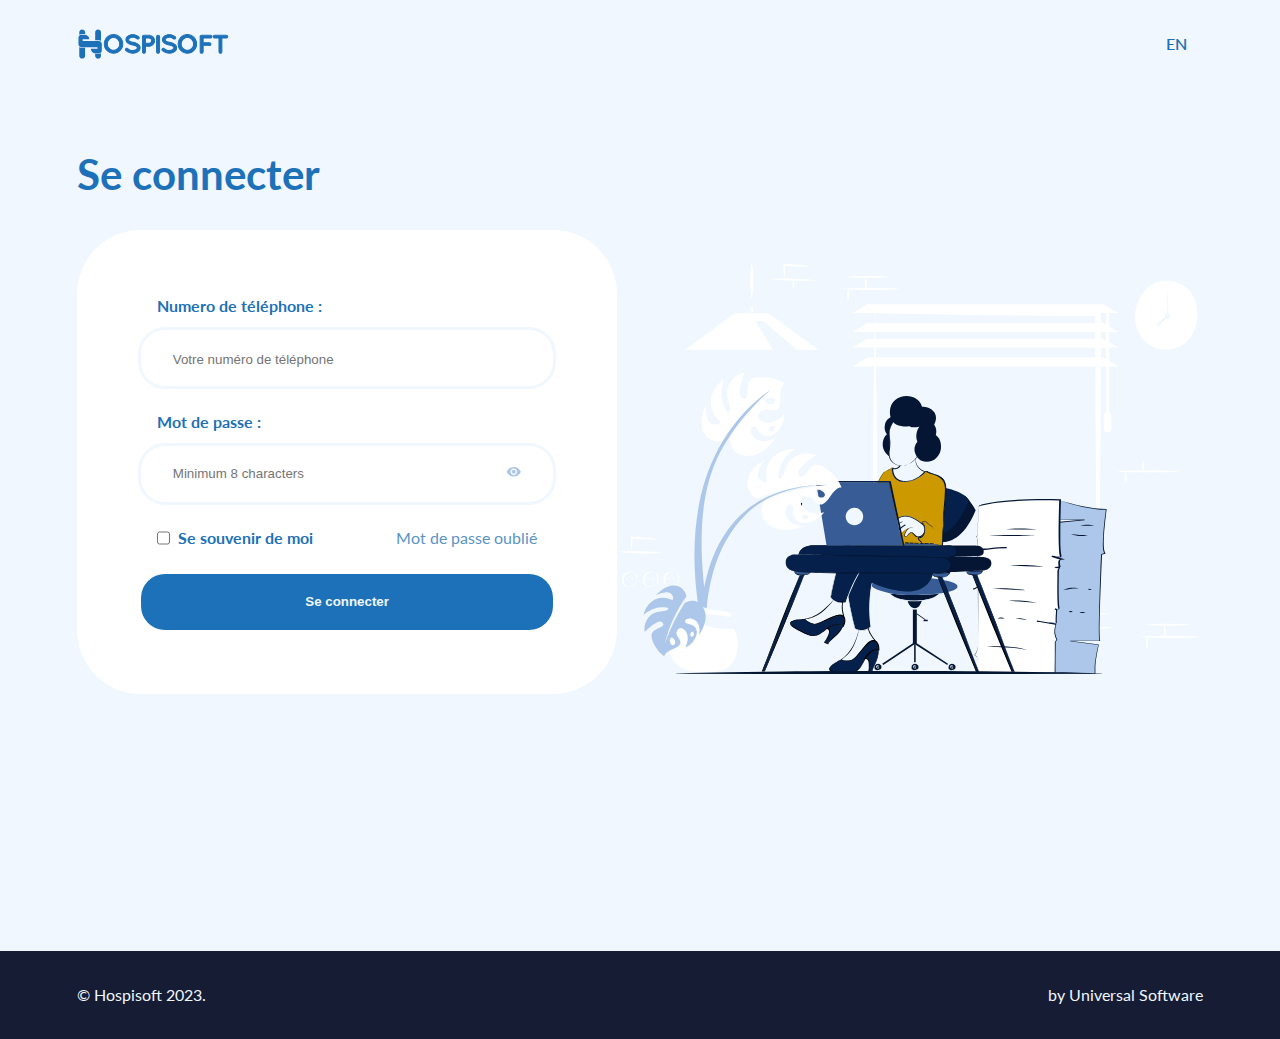
==== commit bc087ff3: "front admin" ====
--- a/index.html
+++ b/index.html
@@ -2,20 +2,20 @@
 <html lang="fr">
     <head>
         <meta charset="UTF-8"/>
-        <meta name="description" content="Récompensez vos clients, renforcez leur fidélité et développez votre activité grâce à la plateforme de fidélisation The Reward Society">
-        <meta name="keywords" content="The hospisoft Society, Gift, Loyalty program, Programme de loyauté, Loyauté, Loyalty, Cameroon, Cameroun">
+        <meta name="description" content="Hospisoft">
+        <meta name="keywords" content="HOSPISOFT">
         <meta name="author" content="Ifeyi Batindek">
         <meta name="viewport" content="width=device-width, initial-scale=1.0">        
         
-        <meta property="og:title" content="The hospisoft Society"/>
+        <meta property="og:title" content="hospisoft"/>
         <meta property="og:type" content="Hospisfot admin panel"/>
-        <meta property="og:url" content="https://reward-society.l-agence.digital/users/"/>
-        <meta property="og:image" content="https://thehospisoftociety.cm/hospisoftAssets/hospisoftimg/thehospisoftocietygift.jpg"/>
-        <meta property="og:site_name" content="The hospisoft Society"/>
-        <meta property="fb:admins" content="The hospisoft Society.asso"/>
-        <meta property="og:description" content="Bâtir ensemble des sociétés africaines plus The hospisoft Societys."/>
-
-        <title>Accueil - The hospisoft Society</title>
+        <meta property="og:url" content="https://Hospisoft.l-agence.digital/users/"/>
+        <meta property="og:image" content="https://Hospisoft.cm/hospisoftAssets/hospisoftimg/thehospisoftocietygift.jpg"/>
+        <meta property="og:site_name" content="Hospisoft"/>
+        <meta property="fb:admins" content="Hospisoft"/>
+        <meta property="og:description" content="Hospisoft"/>
+
+        <title>Accueil - Hospisfot</title>
 
         <link rel="apple-touch-icon" sizes="180x180" href="./hospisoftassets/hospisoftfavicons/apple-touch-icon.png">
         <link rel="icon" type="image/png" sizes="32x32" href="./hospisoftassets/hospisoftfavicons/favicon-32x32.png">
@@ -318,9 +318,9 @@
                                     </div>
 
                                     <label for="hospisoftEmail" class="hospisoftFlex">
-                                        <strong>Email : </strong>
+                                        <strong>Numero de téléphone : </strong>
                                         <div class="hospisoftInput">
-                                            <input type="email" name="hospisoftEmail" id="hospisoftEmail" aria-required="true" aria-invalid="false" placeholder="Votre adresse e-mail" required>
+                                            <input type="tel" name="hospisoftTel" id="hospisoftTel" aria-required="true" aria-invalid="false" placeholder="Votre numéro de téléphone" required>
                                         </div>                                    
                                     </label>
                                     <label for="hospisoftPassword" class="hospisoftFlex">
--- a/hospisoftassets/hospisoftstyles/hospisoftcss.css
+++ b/hospisoftassets/hospisoftstyles/hospisoftcss.css
@@ -345,6 +345,15 @@
     background-color: var(--hospisoftPureWhite);
     z-index: 999;
 }
+#hospisoftDashBoardSideHeader {
+    overflow-y: scroll;
+    scrollbar-width: none; /* Firefox */
+    -ms-overflow-style: none;  /* Internet Explorer 10+ */
+}
+#hospisoftDashBoardSideHeader::-webkit-scrollbar { /* WebKit */
+    width: 0;
+    height: 0;
+}
 #hospisoftLogo{
     position: relative;
     z-index: 99999;
@@ -2065,7 +2074,29 @@
     border-left: 16px solid var(--hospisoftPureWhite);
     border-right: 16px solid var(--hospisoftPureWhite);
 }
-
+.hospisoftDesktop{
+    display: block;
+}
+.hospisoftMobile{
+    display: none;
+}
+
+@media screen and (max-width: 800px) and (min-width: 300px) {
+    #hospisoftDashBoardSide p{
+        display: none;
+    }
+    .hospisoftDesktop{
+        display: none;
+    }
+    .hospisoftMobile{
+        display: block;
+    }
+    #hospisoftLogo h1 a{
+        margin: auto;
+        display: block;
+    }
+    #hospisoftDashBoardCollapse{display: none;}
+}
 @media screen and (max-width: 1200px) and (min-width: 900px) {
     #hospisoftHeroText #hospisoftIconGifts {
         height: 88%;
@@ -2104,7 +2135,6 @@
     #hospisoftAlternative .hospisoftFreeFormDiv3 {
         display: none;
     }
-
 }
 
 @media screen and (min-width:1600px){
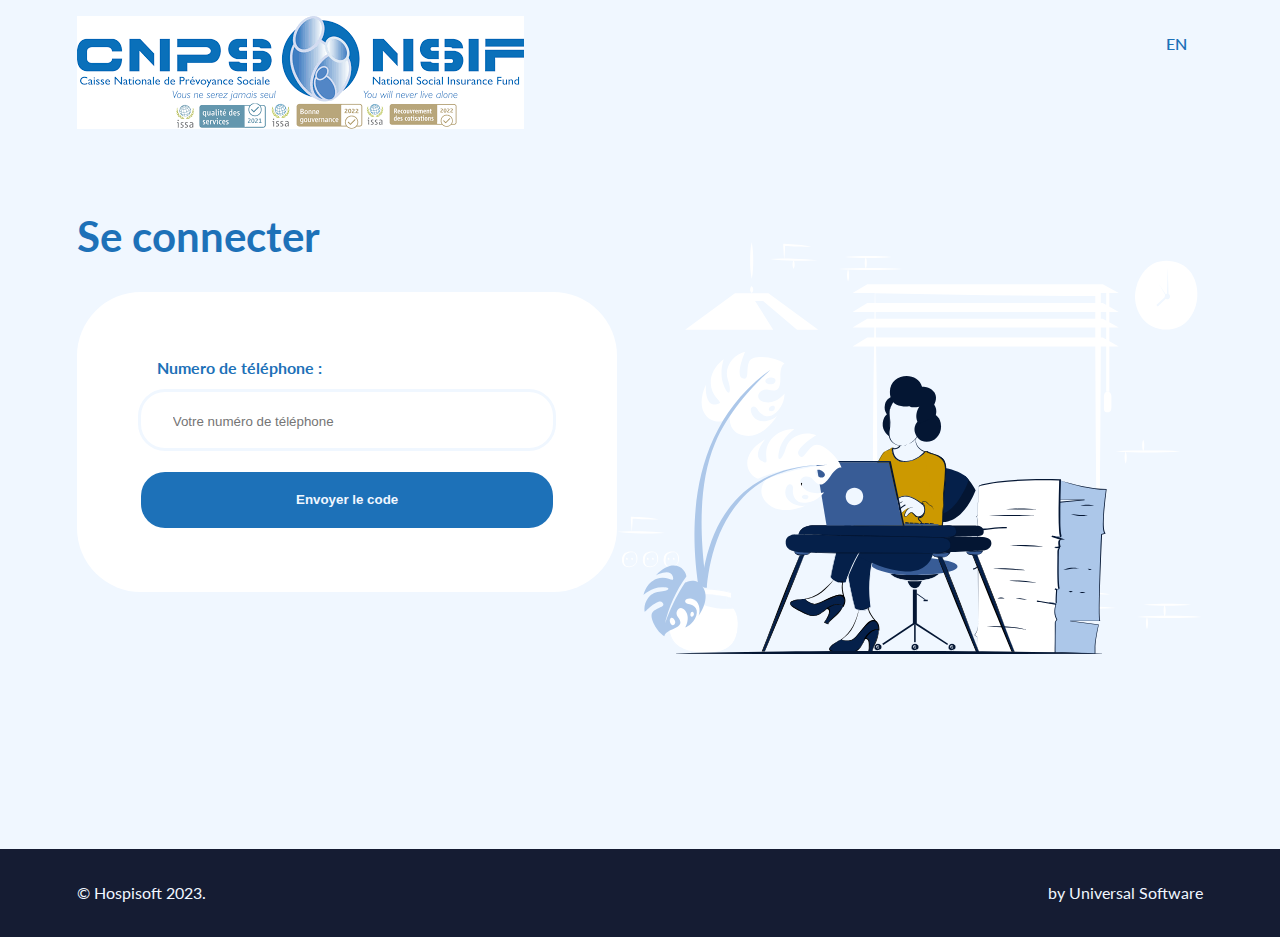
==== commit b70dce5d: "front admin" ====
--- a/index.html
+++ b/index.html
@@ -15,7 +15,7 @@
         <meta property="fb:admins" content="Hospisoft"/>
         <meta property="og:description" content="Hospisoft"/>
 
-        <title>Accueil - Hospisfot</title>
+        <title>Accueil - Hospisoft</title>
 
         <link rel="apple-touch-icon" sizes="180x180" href="./hospisoftassets/hospisoftfavicons/apple-touch-icon.png">
         <link rel="icon" type="image/png" sizes="32x32" href="./hospisoftassets/hospisoftfavicons/favicon-32x32.png">
@@ -70,184 +70,8 @@
                             <h1>
                                 <a href="index.html">
                                     
-                                    <svg id="hospisoftIconLogo" class="hospisoftDesktop hospisoftIcon" x="0px" y="0px" viewBox="0 0 687 144" style="enable-background:new 0 0 687 144;" xml:space="preserve">
-                                        <g id="XMLID_2_">
-                                            <g id="XMLID_1_">
-                                                <path id="XMLID_10_" class="st0" d="M108,62.8c-0.7-0.8-1.5-1.5-2.3-2.1c-2.3-1.7-5.1-2.6-8.2-2.6l0,0H83.4h-1.7H40.7
-                                                    c-0.1,0-0.2,0-0.3,0H28c-2.1,0-3.8-1.7-3.8-3.8c0-2.1,1.7-3.8,3.8-3.8h6.8h5.6h15l0,0c0-10.8-8.3-19.7-18.9-20.5
-                                                    c-0.5,0-1.1-0.1-1.7-0.1l0,0H20.7l0,0c-2.7,0-5.1,0.7-7.2,2c-1.2,0.7-2.3,1.6-3.3,2.7C8,37.1,6.6,40.4,6.6,44v28.2
-                                                    c0,3.6,1.4,6.9,3.6,9.4c0.9,1.1,2,2,3.3,2.7c2.1,1.3,4.6,2,7.2,2l0,0h14.1h1.7h39.9c0.3-0.1,0.5-0.1,0.8-0.1h12.4
-                                                    c2.1,0,3.8,1.7,3.8,3.8v0.1c0,2.1-1.7,3.8-3.8,3.8h-6.2h-6.2H62.5c0,10.9,8.5,19.9,19.3,20.5c0.4,0,0.9,0,1.3,0h0.4h14.1h0
-                                                    c2.5,0,4.8-0.7,6.9-1.8c1.4-0.8,2.6-1.8,3.6-2.9c2.2-2.5,3.6-5.8,3.6-9.4V72.2C111.6,68.6,110.3,65.3,108,62.8z"/>
-                                                <path id="XMLID_36_" class="st0" d="M100.3,55.5c2.5,0.4,4.9,1.4,7,2.9c0.2,0.2,0.4,0.3,0.7,0.5V19.6c0-7.3-5.9-13.1-13.1-13.1h0
-                                                    c-7.3,0-13.1,5.9-13.1,13.1v35.6h18.6V55.5z"/>
-                                                <path id="XMLID_35_" class="st0" d="M97.5,117.3H83c-0.4,0-0.9,0-1.3,0v7.5c0,7.3,5.9,13.1,13.1,13.1h0c7.3,0,13.1-5.9,13.1-13.1
-                                                    v-11.1c-0.7,0.6-1.5,1.1-2.3,1.5C103.3,116.5,100.4,117.3,97.5,117.3z"/>
-                                                <path id="XMLID_30_" class="st0" d="M12,86.7c-0.6-0.4-1.2-0.8-1.8-1.3v39.3c0,7.3,5.9,13.1,13.1,13.1s13.1-5.9,13.1-13.1V89.1
-                                                    H20.7C17.7,89.1,14.7,88.2,12,86.7z"/>
-                                                <path id="XMLID_29_" class="st0" d="M20.7,27h14.1c0.6,0,1.1,0,1.7,0.1v-7.5c0-7.3-5.9-13.1-13.1-13.1s-13.1,5.9-13.1,13.1v11.1
-                                                    c0.6-0.5,1.2-0.9,1.8-1.3C14.7,27.9,17.7,27,20.7,27z"/>
-                                                <path id="XMLID_28_" class="st0" d="M101.3,109.9c-1.9,1.1-4.1,1.7-6.4,1.7h0H81.8v0c0.4,0,0.9,0.1,1.3,0.1h14.5
-                                                    c1.9,0,3.8-0.5,5.5-1.4c2.3-1.3,4.1-3.4,5-5.8v-6C108,103.4,105.3,107.7,101.3,109.9z"/>
-                                                <path id="XMLID_27_" class="st0" d="M16.6,34.6c2-1.2,4.3-1.9,6.7-1.9l0,0h13.1l0,0v0c-0.5-0.1-1.1-0.1-1.7-0.1H20.7
-                                                    c-2,0-4,0.6-5.8,1.6c-2.2,1.3-3.8,3.3-4.7,5.5v6.1C10.2,41.1,12.8,36.9,16.6,34.6z"/>
-                                            </g>
-                                            <g id="XMLID_267_">
-                                                <g id="XMLID_443_">
-                                                    <path id="XMLID_449_" class="st0" d="M134.8,101.2c-8.1-8.2-12.1-18.1-12.1-29.5c0-11.5,4-21.3,12.1-29.5
-                                                        c8.1-8.2,17.9-12.3,29.5-12.3c11.6,0,21.4,4.2,29.5,12.5c8.1,8.3,12.1,18.2,12.1,29.5c0,11.3-4.1,21.1-12.3,29.3
-                                                        c-3.7,3.9-8,6.9-13.1,9.1c-5.1,2.2-10.4,3.3-15.9,3.3C152.8,113.5,142.9,109.4,134.8,101.2z M136.6,71.7c0,7.8,2.7,14.6,8.2,20.2
-                                                        c5.4,5.6,12,8.4,19.7,8.4c7.7,0,14.2-2.8,19.6-8.5c5.4-5.7,8.1-12.4,8.1-20.1s-2.7-14.4-8-20.1c-5.4-5.7-11.9-8.5-19.7-8.5
-                                                        c-7.7,0-14.3,2.8-19.7,8.4C139.3,57.1,136.6,63.8,136.6,71.7z"/>
-                                                    <path id="XMLID_444_" class="st0" d="M164.6,115.7c-12.3,0-22.8-4.4-31.3-13c-8.4-8.6-12.7-19-12.7-31.1c0-12,4.3-22.5,12.7-31.1
-                                                        c8.5-8.6,18.9-13,31.1-13c12.2,0,22.6,4.4,31.1,13.2c8.4,8.7,12.7,19.1,12.7,31c0,11.9-4.3,22.2-12.9,30.8
-                                                        c-3.8,4-8.5,7.3-13.8,9.6C176,114.5,170.3,115.7,164.6,115.7z M164.3,31.9c-10.9,0-20.4,3.9-28,11.7c-7.6,7.8-11.5,17.2-11.5,28
-                                                        c0,10.8,3.9,20.3,11.5,28l0,0c7.6,7.8,17.1,11.7,28.2,11.7c5.2,0,10.3-1.1,15.1-3.1c4.8-2.1,9-5,12.4-8.6
-                                                        c7.8-7.8,11.7-17.2,11.7-27.8c0-10.7-3.9-20.1-11.5-28C184.7,35.9,175.3,31.9,164.3,31.9z M164.4,102.4c-8.2,0-15.4-3.1-21.2-9.1
-                                                        c-5.8-6-8.8-13.3-8.8-21.7c0-8.4,2.9-15.7,8.7-21.7c5.8-6,12.9-9.1,21.3-9.1c8.3,0,15.5,3.1,21.2,9.2c5.7,6.1,8.6,13.3,8.6,21.5
-                                                        c0,8.2-2.9,15.5-8.7,21.5C179.7,99.3,172.6,102.4,164.4,102.4z M164.4,45.2c-7.2,0-13.1,2.5-18.2,7.8c-5,5.3-7.5,11.4-7.5,18.7
-                                                        c0,7.3,2.5,13.4,7.5,18.7c5.1,5.2,11,7.8,18.1,7.8c7.1,0,13-2.6,18-7.9c5-5.3,7.5-11.4,7.5-18.6c0-7.2-2.4-13.3-7.4-18.6
-                                                        C177.5,47.8,171.6,45.2,164.4,45.2z"/>
-                                                </g>
-                                                <g id="XMLID_437_">
-                                                    <path id="XMLID_441_" class="st0" d="M271.5,88.8c0-5.9-7.1-10.1-21.4-12.7h-0.2c-6.3-1.2-11.8-2.8-16.4-4.9
-                                                        c-4.6-2.1-8-4.8-10.2-8.1c-2.2-3.3-3.2-6.7-3.2-10.2c0-6.7,3.1-12.3,9.3-16.6c6.2-4.3,13.4-6.5,21.5-6.5c3.6,0,7.2,0.6,11,1.7
-                                                        c3.7,1.2,6.5,2.2,8.3,3.3c1.8,1,4.2,2.4,7.2,4.3c1.4,0.9,2.3,2.2,2.6,3.8c0.4,1.6,0.1,3.1-0.9,4.5c-0.9,1.4-2.3,2.2-4,2.6
-                                                        c-1.7,0.3-3.3,0.1-4.7-0.9c-3.8-2.5-7.2-4.3-10.2-5.6c-3-1.2-6.1-1.9-9.4-1.9c-5.4,0-9.7,1.2-13.1,3.6c-3.4,2.4-5.1,5-5.1,7.7
-                                                        c0,1.3,0.3,2.4,1,3.4c2.3,3.6,8.4,6.2,18.4,8h0.2c6.8,1.3,12.4,2.9,16.8,4.9c10.1,4.7,15.1,11.2,15.1,19.5
-                                                        c0,7.2-3.3,13.1-10,17.7c-6.7,4.6-14.3,6.9-23,6.9c-10.6-0.1-21-4-31.2-11.6c-1.3-1-2-2.4-2.3-4.1c-0.2-1.7,0.2-3.2,1.3-4.4
-                                                        c1.1-1.2,2.5-2,4.3-2.2c1.8-0.2,3.3,0.3,4.6,1.3c7.8,6,15.5,9,23.2,9c6.1,0,11-1.3,14.8-4C269.7,94.8,271.5,91.9,271.5,88.8z"/>
-                                                    <path id="XMLID_438_" class="st0" d="M251.1,115.6c-11.1-0.1-22-4.1-32.5-12.1c-1.8-1.4-2.8-3.2-3.1-5.5
-                                                        c-0.3-2.3,0.3-4.4,1.8-6.1c1.4-1.7,3.3-2.6,5.7-2.9c2.4-0.3,4.5,0.4,6.2,1.8c7.3,5.7,14.6,8.5,21.8,8.5c5.6,0,10.2-1.2,13.6-3.6
-                                                        c3.2-2.2,4.8-4.6,4.8-6.9c0-5.8-10.5-8.9-19.5-10.5l-0.4,0c-6.5-1.2-12.2-2.9-16.9-5c-5-2.3-8.7-5.2-11.1-8.9
-                                                        c-2.4-3.6-3.6-7.5-3.6-11.4c0-7.5,3.4-13.6,10.2-18.4c6.5-4.6,14.2-6.9,22.7-6.9c3.8,0,7.7,0.6,11.6,1.8c3.9,1.2,6.8,2.3,8.7,3.4
-                                                        c1.9,1,4.3,2.5,7.3,4.4c1.9,1.3,3.1,3,3.6,5.2c0.5,2.2,0.1,4.3-1.2,6.2c-1.3,1.8-3,3-5.3,3.4c-2.3,0.5-4.4,0.1-6.3-1.2
-                                                        c-3.7-2.4-7-4.2-9.8-5.4c-2.7-1.1-5.6-1.7-8.6-1.7c-4.9,0-8.9,1.1-11.9,3.2c-2.8,2-4.2,4-4.2,5.9c0,0.9,0.2,1.6,0.6,2.1
-                                                        c1.4,2.1,5.3,5,16.8,7.1l0.5,0c6.9,1.3,12.8,3,17.3,5c10.9,5.1,16.4,12.3,16.4,21.5c0,7.9-3.7,14.5-10.9,19.5
-                                                        C268.3,113.1,260.2,115.6,251.1,115.6z M224,93.3c-0.2,0-0.4,0-0.6,0c-1.2,0.1-2.2,0.6-2.8,1.4c-0.7,0.8-0.9,1.7-0.8,2.8
-                                                        c0.1,1.1,0.6,2,1.4,2.6c9.7,7.3,19.8,11.1,29.9,11.2c8.2,0,15.5-2.2,21.8-6.5c6.1-4.2,9.1-9.4,9.1-16c0-7.5-4.5-13.2-13.9-17.6
-                                                        c-4.1-1.8-9.6-3.4-16.1-4.7l-0.4,0c-10.7-1.9-17.2-4.9-19.8-9c-0.9-1.2-1.3-2.8-1.3-4.5c0-3.4,2-6.6,6-9.4c3.8-2.7,8.6-4,14.4-4
-                                                        c3.6,0,7,0.7,10.3,2c3.1,1.3,6.6,3.2,10.5,5.8c1,0.6,2,0.8,3.1,0.6c1.2-0.2,2-0.8,2.6-1.7c0.6-0.9,0.8-1.7,0.5-2.8
-                                                        c-0.2-1.1-0.8-1.9-1.7-2.5c-2.9-1.8-5.3-3.2-7.1-4.2c-1.7-0.9-4.4-2-7.9-3.1c-3.5-1.1-7-1.6-10.3-1.6c-7.6,0-14.4,2.1-20.2,6.1
-                                                        c-5.6,4-8.4,8.8-8.4,14.9c0,3,1,6.1,2.9,9c1.9,2.9,5,5.4,9.2,7.3c4.4,2,9.7,3.6,15.7,4.7l0.4,0c15.6,2.8,23.2,7.6,23.2,14.8
-                                                        c0,3.8-2.2,7.3-6.6,10.4c-4.2,3-9.8,4.4-16.3,4.4c-8,0-16.2-3.2-24.3-9.4C225.8,93.5,225,93.3,224,93.3z"/>
-                                                </g>
-                                                <g id="XMLID_428_">
-                                                    <path id="XMLID_434_" class="st0" d="M341.5,39.4c5.1,4.9,7.7,10.8,7.7,17.6c0,6.9-2.6,12.7-7.7,17.6c-5.1,4.8-11.3,7.3-18.5,7.3
-                                                        h-15v25.2c0,1.8-0.7,3.3-2,4.5c-1.3,1.2-2.9,1.9-4.8,1.9c-1.9,0-3.4-0.6-4.7-1.9c-1.3-1.2-1.9-2.8-1.9-4.5V38.5
-                                                        c0-1.8,0.6-3.3,1.9-4.5c1.3-1.2,2.9-1.9,4.7-1.9H323C330.2,32.1,336.4,34.6,341.5,39.4z M308.1,45v24h15c3.5,0,6.4-1.2,8.9-3.5
-                                                        c2.4-2.3,3.7-5.1,3.8-8.4c-0.1-3.4-1.3-6.3-3.8-8.6c-2.4-2.3-5.4-3.5-8.9-3.5H308.1z"/>
-                                                    <path id="XMLID_429_" class="st0" d="M301.2,115.7c-2.4,0-4.5-0.8-6.2-2.5c-1.7-1.7-2.6-3.7-2.6-6.1V38.5c0-2.4,0.9-4.4,2.6-6.1
-                                                        c1.7-1.6,3.8-2.5,6.2-2.5H323c7.8,0,14.5,2.7,20,7.9h0c5.5,5.3,8.3,11.7,8.3,19.2c0,7.4-2.8,13.9-8.3,19.1
-                                                        c-5.5,5.2-12.2,7.9-20,7.9h-12.8v23.1c0,2.4-0.9,4.5-2.7,6.1C305.8,114.9,303.7,115.7,301.2,115.7z M301.2,34.3
-                                                        c-1.3,0-2.4,0.4-3.3,1.3c-0.9,0.8-1.3,1.8-1.3,3v68.6c0,1.2,0.4,2.1,1.3,3c0.9,0.9,1.9,1.3,3.3,1.3c1.3,0,2.4-0.4,3.3-1.3
-                                                        c0.9-0.8,1.3-1.8,1.3-3V79.7H323c6.7,0,12.3-2.2,17-6.7c4.7-4.5,7-9.7,7-16c0-6.3-2.3-11.6-7-16.1h0c-4.7-4.5-10.3-6.7-17-6.7
-                                                        H301.2z M323,71.1h-17.1V42.9H323c4,0,7.5,1.4,10.4,4.1c2.8,2.7,4.3,6.1,4.4,10.1c-0.1,3.9-1.6,7.3-4.4,10
-                                                        C330.6,69.8,327.1,71.1,323,71.1z M310.2,66.8H323c2.9,0,5.4-0.9,7.4-2.9c2-1.9,3-4.2,3.1-6.9c-0.1-2.7-1.1-5.1-3.1-7
-                                                        c-2-1.9-4.5-2.9-7.4-2.9h-12.8V66.8z"/>
-                                                </g>
-                                                <g id="XMLID_422_">
-                                                    <path id="XMLID_426_" class="st0" d="M358.1,38.5c0-1.8,0.6-3.3,1.9-4.5c1.3-1.2,2.9-1.9,4.7-1.9c1.9,0,3.5,0.6,4.8,1.9
-                                                        c1.3,1.2,2,2.8,2,4.5v68.6c0,1.8-0.7,3.3-2,4.5c-1.3,1.2-2.9,1.9-4.8,1.9c-1.9,0-3.4-0.6-4.7-1.9c-1.3-1.2-1.9-2.8-1.9-4.5V38.5z
-                                                        "/>
-                                                    <path id="XMLID_423_" class="st0" d="M364.8,115.7c-2.4,0-4.5-0.8-6.2-2.5c-1.7-1.7-2.6-3.7-2.6-6.1V38.5c0-2.4,0.9-4.4,2.6-6.1
-                                                        c1.7-1.6,3.8-2.5,6.2-2.5c2.4,0,4.5,0.8,6.3,2.4c1.8,1.7,2.7,3.7,2.7,6.1v68.6c0,2.4-0.9,4.5-2.7,6.1
-                                                        C369.3,114.9,367.2,115.7,364.8,115.7z M364.8,34.3c-1.3,0-2.4,0.4-3.3,1.3c-0.9,0.8-1.3,1.8-1.3,3v68.6c0,1.2,0.4,2.1,1.3,3
-                                                        c0.9,0.9,1.9,1.3,3.3,1.3c1.3,0,2.4-0.4,3.3-1.3c0.9-0.8,1.3-1.8,1.3-3V38.5c0-1.2-0.4-2.1-1.3-3
-                                                        C367.2,34.7,366.1,34.3,364.8,34.3z"/>
-                                                </g>
-                                                <g id="XMLID_416_">
-                                                    <path id="XMLID_420_" class="st0" d="M436,88.8c0-5.9-7.1-10.1-21.4-12.7h-0.2c-6.3-1.2-11.8-2.8-16.4-4.9
-                                                        c-4.6-2.1-8-4.8-10.2-8.1c-2.2-3.3-3.2-6.7-3.2-10.2c0-6.7,3.1-12.3,9.3-16.6c6.2-4.3,13.4-6.5,21.5-6.5c3.6,0,7.2,0.6,11,1.7
-                                                        c3.7,1.2,6.5,2.2,8.3,3.3c1.8,1,4.2,2.4,7.2,4.3c1.4,0.9,2.3,2.2,2.6,3.8c0.4,1.6,0.1,3.1-0.9,4.5c-0.9,1.4-2.3,2.2-4,2.6
-                                                        c-1.7,0.3-3.3,0.1-4.7-0.9c-3.8-2.5-7.2-4.3-10.2-5.6c-3-1.2-6.1-1.9-9.4-1.9c-5.4,0-9.7,1.2-13.1,3.6c-3.4,2.4-5.1,5-5.1,7.7
-                                                        c0,1.3,0.3,2.4,1,3.4c2.3,3.6,8.4,6.2,18.4,8h0.2c6.8,1.3,12.4,2.9,16.8,4.9c10.1,4.7,15.1,11.2,15.1,19.5
-                                                        c0,7.2-3.3,13.1-10,17.7c-6.7,4.6-14.3,6.9-23,6.9c-10.6-0.1-21-4-31.2-11.6c-1.3-1-2-2.4-2.3-4.1c-0.2-1.7,0.2-3.2,1.3-4.4
-                                                        c1.1-1.2,2.5-2,4.3-2.2c1.8-0.2,3.3,0.3,4.6,1.3c7.8,6,15.5,9,23.2,9c6.1,0,11-1.3,14.8-4C434.1,94.8,436,91.9,436,88.8z"/>
-                                                    <path id="XMLID_417_" class="st0" d="M415.5,115.6c-11.1-0.1-22-4.1-32.5-12.1c-1.8-1.4-2.8-3.2-3.1-5.5
-                                                        c-0.3-2.3,0.3-4.4,1.8-6.1c1.4-1.7,3.3-2.6,5.7-2.9c2.4-0.3,4.5,0.4,6.2,1.8c7.3,5.7,14.6,8.5,21.8,8.5c5.6,0,10.2-1.2,13.6-3.6
-                                                        c3.2-2.2,4.8-4.6,4.8-6.9c0-5.8-10.5-8.9-19.5-10.5l-0.4,0c-6.5-1.2-12.2-2.9-16.9-5c-5-2.3-8.7-5.2-11.1-8.9
-                                                        c-2.4-3.6-3.6-7.5-3.6-11.4c0-7.5,3.4-13.6,10.2-18.4c6.5-4.6,14.2-6.9,22.7-6.9c3.8,0,7.7,0.6,11.6,1.8c3.9,1.2,6.8,2.3,8.7,3.4
-                                                        c1.9,1,4.3,2.5,7.3,4.4c1.9,1.3,3.1,3,3.6,5.2c0.5,2.2,0.1,4.3-1.2,6.2c-1.3,1.8-3,3-5.3,3.4c-2.3,0.5-4.4,0.1-6.3-1.2
-                                                        c-3.7-2.4-7-4.2-9.8-5.4c-2.7-1.1-5.6-1.7-8.6-1.7c-4.9,0-8.9,1.1-11.9,3.2c-2.8,2-4.2,4-4.2,5.9c0,0.9,0.2,1.6,0.6,2.1
-                                                        c1.4,2.1,5.3,5,16.8,7.1l0.5,0c6.9,1.3,12.8,3,17.3,5c10.9,5.1,16.4,12.3,16.4,21.5c0,7.9-3.7,14.5-10.9,19.5
-                                                        C432.8,113.1,424.6,115.6,415.5,115.6z M388.4,93.3c-0.2,0-0.4,0-0.6,0c-1.2,0.1-2.2,0.6-2.9,1.4c-0.7,0.8-0.9,1.7-0.8,2.8
-                                                        c0.1,1.1,0.6,2,1.4,2.6c9.7,7.3,19.7,11.1,29.9,11.2c8.2,0,15.5-2.2,21.8-6.5c6.1-4.2,9.1-9.4,9.1-16c0-7.5-4.5-13.2-13.9-17.6
-                                                        c-4.1-1.8-9.5-3.4-16.1-4.7l-0.4,0c-10.7-1.9-17.2-4.9-19.8-9c-0.9-1.2-1.3-2.8-1.3-4.5c0-3.4,2-6.6,6-9.4c3.8-2.7,8.6-4,14.4-4
-                                                        c3.6,0,7,0.7,10.3,2c3.1,1.3,6.6,3.2,10.5,5.8c1,0.6,2,0.8,3.1,0.6c1.2-0.2,2-0.8,2.6-1.7c0.6-0.9,0.8-1.7,0.5-2.8
-                                                        c-0.2-1.1-0.8-1.9-1.7-2.5c-2.9-1.8-5.3-3.2-7.1-4.2c-1.7-0.9-4.4-2-7.9-3.1c-3.5-1.1-7-1.6-10.3-1.6c-7.6,0-14.4,2.1-20.2,6.1
-                                                        c-5.6,4-8.4,8.8-8.4,14.9c0,3,1,6.1,2.9,9c1.9,2.9,5,5.4,9.2,7.3c4.4,2,9.7,3.6,15.7,4.7l0.4,0c15.6,2.8,23.2,7.6,23.2,14.8
-                                                        c0,3.8-2.2,7.3-6.6,10.4c-4.2,3-9.7,4.4-16.3,4.4c-8,0-16.2-3.2-24.3-9.4C390.2,93.5,389.4,93.3,388.4,93.3z"/>
-                                                </g>
-                                                <g id="XMLID_407_">
-                                                    <path id="XMLID_413_" class="st0" d="M467.3,101.2c-8.1-8.2-12.1-18.1-12.1-29.5c0-11.5,4-21.3,12.1-29.5
-                                                        c8.1-8.2,17.9-12.3,29.5-12.3c11.6,0,21.4,4.2,29.5,12.5c8.1,8.3,12.1,18.2,12.1,29.5c0,11.3-4.1,21.1-12.3,29.3
-                                                        c-3.7,3.9-8,6.9-13.1,9.1c-5.1,2.2-10.4,3.3-15.9,3.3C485.3,113.5,475.4,109.4,467.3,101.2z M469.1,71.7c0,7.8,2.7,14.6,8.2,20.2
-                                                        c5.4,5.6,12,8.4,19.7,8.4c7.7,0,14.2-2.8,19.6-8.5c5.4-5.7,8.1-12.4,8.1-20.1s-2.7-14.4-8-20.1c-5.4-5.7-11.9-8.5-19.7-8.5
-                                                        c-7.8,0-14.3,2.8-19.7,8.4C471.8,57.1,469.1,63.8,469.1,71.7z"/>
-                                                    <path id="XMLID_408_" class="st0" d="M497.1,115.7c-12.3,0-22.8-4.4-31.3-13h0c-8.4-8.6-12.7-19-12.7-31.1
-                                                        c0-12,4.3-22.5,12.7-31.1c8.5-8.6,18.9-13,31.1-13c12.2,0,22.6,4.4,31.1,13.2c8.4,8.7,12.7,19.1,12.7,31
-                                                        c0,11.9-4.3,22.2-12.9,30.8c-3.8,4-8.5,7.3-13.8,9.6C508.5,114.5,502.9,115.7,497.1,115.7z M496.8,31.9c-10.9,0-20.4,3.9-28,11.7
-                                                        c-7.6,7.8-11.5,17.2-11.5,28c0,10.8,3.9,20.3,11.5,28h0c7.6,7.8,17.1,11.7,28.2,11.7c5.2,0,10.3-1.1,15.1-3.1
-                                                        c4.8-2.1,9-5,12.4-8.6c7.8-7.8,11.7-17.2,11.7-27.8c0-10.7-3.9-20.1-11.5-28C517.2,35.9,507.8,31.9,496.8,31.9z M496.9,102.4
-                                                        c-8.2,0-15.4-3.1-21.2-9.1c-5.8-6-8.8-13.3-8.8-21.7c0-8.4,2.9-15.7,8.7-21.7c5.8-6,13-9.1,21.3-9.1c8.3,0,15.5,3.1,21.2,9.2
-                                                        c5.7,6.1,8.6,13.3,8.6,21.5c0,8.2-2.9,15.5-8.7,21.5C512.3,99.3,505.1,102.4,496.9,102.4z M496.9,45.2c-7.2,0-13.1,2.5-18.2,7.8
-                                                        c-5,5.3-7.5,11.4-7.5,18.7c0,7.3,2.5,13.4,7.5,18.7c5.1,5.2,11,7.8,18.1,7.8c7.1,0,13-2.6,18-7.9c5-5.3,7.5-11.4,7.5-18.6
-                                                        c0-7.2-2.4-13.3-7.4-18.6C510,47.8,504.1,45.2,496.9,45.2z"/>
-                                                </g>
-                                                <g id="XMLID_401_">
-                                                    <path id="XMLID_405_" class="st0" d="M565.7,111.7c-1.3,1.2-2.9,1.9-4.8,1.9c-1.9,0-3.4-0.6-4.7-1.9c-1.3-1.2-1.9-2.8-1.9-4.5
-                                                        V38.5c0-1.8,0.6-3.3,1.9-4.5c1.3-1.2,2.9-1.9,4.7-1.9h39.8c1.8,0,3.3,0.6,4.7,1.9c1.3,1.3,2,2.8,2,4.5c0,1.7-0.7,3.3-2,4.5
-                                                        c-1.3,1.3-2.9,1.9-4.7,1.9h-33v21.3H596c1.8,0,3.3,0.6,4.7,1.9c1.3,1.3,2,2.8,2,4.5c0,1.7-0.6,3.3-1.9,4.5
-                                                        c-1.3,1.3-2.9,1.9-4.7,1.9h-28.4v27.9C567.7,108.9,567,110.4,565.7,111.7z"/>
-                                                    <path id="XMLID_402_" class="st0" d="M560.8,115.7c-2.4,0-4.5-0.8-6.2-2.5c-1.7-1.7-2.6-3.7-2.6-6.1V38.5c0-2.4,0.9-4.4,2.6-6.1
-                                                        c1.7-1.6,3.8-2.5,6.2-2.5h39.8c2.3,0,4.4,0.8,6.2,2.5c1.8,1.7,2.7,3.7,2.7,6.1c0,2.3-0.9,4.4-2.7,6.1c-1.7,1.7-3.8,2.5-6.2,2.5
-                                                        h-30.8v17H596c2.3,0,4.4,0.8,6.2,2.5c1.8,1.7,2.7,3.7,2.7,6.1c0,2.3-0.9,4.4-2.6,6.1c-1.7,1.7-3.8,2.5-6.3,2.5h-26.2v25.8
-                                                        c0,2.4-0.9,4.5-2.7,6.1l0,0C565.4,114.9,563.3,115.7,560.8,115.7z M560.8,34.3c-1.3,0-2.4,0.4-3.3,1.3c-0.9,0.8-1.3,1.8-1.3,3
-                                                        v68.6c0,1.2,0.4,2.1,1.3,3c0.9,0.9,1.9,1.3,3.3,1.3c1.3,0,2.4-0.4,3.3-1.3v0c0.9-0.8,1.3-1.8,1.3-3V77.1H596
-                                                        c1.3,0,2.3-0.4,3.2-1.3c0.9-0.9,1.3-1.8,1.3-3c0-1.2-0.4-2.1-1.3-3c-0.9-0.9-2-1.3-3.2-1.3h-30.5V42.9h35.1
-                                                        c1.2,0,2.3-0.4,3.2-1.3c0.9-0.9,1.3-1.8,1.3-3c0-1.2-0.4-2.1-1.3-3c-0.9-0.9-2-1.3-3.2-1.3H560.8z"/>
-                                                </g>
-                                                <g id="XMLID_395_">
-                                                    <path id="XMLID_399_" class="st0" d="M676.3,34c1.3,1.2,1.9,2.8,1.9,4.5c0,1.8-0.7,3.3-2,4.6c-1.3,1.3-2.9,1.9-4.7,1.9h-19.4
-                                                        v62.1c0,1.8-0.7,3.3-1.9,4.5c-1.3,1.2-2.9,1.9-4.7,1.9c-1.9,0-3.4-0.6-4.7-1.9c-1.3-1.2-1.9-2.8-1.9-4.5V45h-19.2
-                                                        c-1.9,0-3.4-0.6-4.7-1.9c-1.3-1.3-1.9-2.8-1.9-4.6c0-1.8,0.6-3.3,1.9-4.5c1.3-1.2,2.9-1.9,4.7-1.9h52
-                                                        C673.5,32.1,675,32.7,676.3,34z"/>
-                                                    <path id="XMLID_396_" class="st0" d="M645.6,115.7c-2.4,0-4.5-0.8-6.2-2.5c-1.7-1.7-2.6-3.7-2.6-6.1v-60h-17.1
-                                                        c-2.4,0-4.5-0.9-6.3-2.5c-1.7-1.7-2.6-3.8-2.6-6.1c0-2.4,0.9-4.4,2.6-6.1c1.7-1.6,3.8-2.5,6.2-2.5h52c2.4,0,4.5,0.8,6.2,2.5l0,0
-                                                        c1.7,1.7,2.6,3.7,2.6,6.1c0,2.4-0.9,4.5-2.7,6.2c-1.7,1.7-3.8,2.5-6.2,2.5h-17.2v60c0,2.4-0.9,4.4-2.6,6.1
-                                                        C650.1,114.9,648,115.7,645.6,115.7z M619.6,34.3c-1.3,0-2.4,0.4-3.3,1.3c-0.9,0.8-1.3,1.8-1.3,3c0,1.2,0.4,2.2,1.3,3.1
-                                                        c0.9,0.9,1.9,1.3,3.2,1.3H641v64.3c0,1.2,0.4,2.1,1.3,3c0.9,0.9,1.9,1.3,3.3,1.3c1.3,0,2.4-0.4,3.3-1.3c0.9-0.8,1.3-1.8,1.3-3
-                                                        V42.9h21.5c1.2,0,2.3-0.4,3.2-1.3c0.9-0.9,1.3-1.8,1.3-3c0-1.2-0.4-2.1-1.3-3c-0.9-0.9-1.9-1.3-3.3-1.3H619.6z"/>
-                                                </g>
-                                            </g>
-                                        </g>
-                                    </svg>
-                                    
-                                    <svg id="hospisoftIconMobileLogo" class="hospisoftMobile hospisoftIcon"  x="0px" y="0px" viewBox="0 0 372.3 459.9" style="enable-background:new 0 0 372.3 459.9;" xml:space="preserve">
-                                        <g id="XMLID_2_">
-                                            <g id="XMLID_1_">
-                                                <path id="XMLID_10_" class="st0" d="M351.5,197.8c-2.3-2.6-5-5-7.8-7c-7.9-5.6-17.5-9-27.9-9l0,0h-48h-5.7H122.3
-                                                    c-0.3,0-0.6,0.1-0.9,0.1H79.3c-7.2,0-13-5.8-13-13c0-7.2,5.8-13,13-13h23.1h18.9h51.1v0c0-36.8-28.3-66.9-64.4-69.8
-                                                    c-1.9-0.1-3.8-0.2-5.7-0.2h0h-48h0c-9,0-17.4,2.5-24.6,6.9c-4.2,2.5-7.9,5.6-11.1,9.2c-7.6,8.5-12.2,19.6-12.2,31.9v95.9
-                                                    c0,12.3,4.6,23.4,12.2,31.9c3.2,3.6,7,6.7,11.1,9.2c7.2,4.3,15.6,6.9,24.6,6.9h0h48h5.7H244c0.9-0.2,1.8-0.3,2.8-0.3h42.1
-                                                    c7.2,0,13,5.8,13,13v0.3c0,7.2-5.8,13-13,13h-21h-21h-50.3c0,37.2,29,67.6,65.7,69.9c1.4,0.1,2.9,0.1,4.4,0.1h1.3h48h0
-                                                    c8.5,0,16.4-2.2,23.3-6.1c4.7-2.6,8.9-6,12.4-9.9c7.6-8.5,12.2-19.7,12.2-32v-95.9C363.7,217.5,359.1,206.3,351.5,197.8z"/>
-                                                <path id="XMLID_36_" class="st1" d="M325.3,173c8.6,1.4,16.7,4.8,23.9,10c0.8,0.6,1.5,1.1,2.3,1.7V51c0-24.7-20-44.7-44.7-44.7h0
-                                                    c-24.7,0-44.7,20-44.7,44.7v121.2h63.2V173z"/>
-                                                <path id="XMLID_35_" class="st1" d="M315.8,383.3h-49.3c-1.5,0-2.9,0-4.4-0.1v25.4c0,24.7,20,44.7,44.7,44.7h0
-                                                    c24.7,0,44.7-20,44.7-44.7v-37.8c-2.4,1.9-5,3.7-7.7,5.2C335.2,380.7,325.5,383.3,315.8,383.3z"/>
-                                                <path id="XMLID_30_" class="st1" d="M24.9,279.1c-2.2-1.3-4.2-2.7-6.2-4.3v133.7c0,24.7,20,44.7,44.7,44.7
-                                                    c24.7,0,44.7-20,44.7-44.7V287.3H54.5C44.1,287.3,33.9,284.4,24.9,279.1z"/>
-                                                <path id="XMLID_29_" class="st1" d="M54.5,76.3h48c1.9,0,3.8,0.1,5.7,0.2V51c0-24.7-20-44.7-44.7-44.7c-24.7,0-44.7,20-44.7,44.7
-                                                    v37.8c1.9-1.5,4-3,6.2-4.3C33.9,79.1,44.1,76.3,54.5,76.3z"/>
-                                                <path id="XMLID_28_" class="st2" d="M328.5,358.2c-6.4,3.6-13.8,5.7-21.7,5.7h0h-44.7v0.1c1.4,0.1,2.9,0.2,4.4,0.2h49.3
-                                                    c6.5,0,13-1.7,18.7-4.9c7.9-4.4,13.9-11.4,17.1-19.6v-20.5C351.5,335.9,342.2,350.5,328.5,358.2z"/>
-                                                <path id="XMLID_27_" class="st2" d="M40.5,102.1c6.7-4,14.5-6.4,23-6.4h0h44.7h0v0c-1.9-0.2-3.8-0.3-5.7-0.3h-48
-                                                    c-6.9,0-13.7,1.9-19.7,5.5c-7.5,4.5-13,11.1-16,18.8v20.7C18.7,124.1,27.5,109.9,40.5,102.1z"/>
-                                            </g>
-                                        </g>
-                                    </svg>
+                                    <img src="hospisoftassets/hospisoftimg/cnpslogo.png" alt="CNPS"> 
+
                         
                                 </a>
                             </h1>
@@ -307,7 +131,7 @@
                                     Se connecter                           
                                 </h2>
 
-                                <form id="hospisoftForm" action="dashboard.html" class="hospisoftFlex" method="post">
+                                <form id="hospisoftForm" action="otp.html" class="hospisoftFlex" method="post">
                                     <div class="hospisoftFreeFormDiv">
                                     </div>
                                     <div class="hospisoftFreeFormDiv2">
@@ -323,30 +147,10 @@
                                             <input type="tel" name="hospisoftTel" id="hospisoftTel" aria-required="true" aria-invalid="false" placeholder="Votre numéro de téléphone" required>
                                         </div>                                    
                                     </label>
-                                    <label for="hospisoftPassword" class="hospisoftFlex">
-                                        <strong>Mot de passe : </strong>
-                                        <div class="hospisoftFlex hospisoftInput">
-                                            <input type="password" name="hospisoftPassword" id="hospisoftPassword" aria-required="true" aria-invalid="false" placeholder="Minimum 8 characters" required>
-                                            <div id="hospisoftEyeIcon">
-                                                <svg class="hospisoftNoEye hospisoftDisplayNone hospisoftIcons" viewBox="0 0 20 20" fill="none" xmlns="http://www.w3.org/2000/svg">
-                                                    <path d="M9.85833 7.5L12.5 10.1333V10C12.5 9.33696 12.2366 8.70107 11.7678 8.23223C11.2989 7.76339 10.663 7.5 10 7.5H9.85833ZM6.275 8.16667L7.56666 9.45833C7.525 9.63333 7.5 9.80833 7.5 10C7.5 10.663 7.76339 11.2989 8.23223 11.7678C8.70107 12.2366 9.33695 12.5 10 12.5C10.1833 12.5 10.3667 12.475 10.5417 12.4333L11.8333 13.725C11.275 14 10.6583 14.1667 10 14.1667C8.89493 14.1667 7.83512 13.7277 7.05372 12.9463C6.27232 12.1649 5.83333 11.1051 5.83333 10C5.83333 9.34167 6 8.725 6.275 8.16667ZM1.66666 3.55833L3.56666 5.45833L3.94166 5.83333C2.56666 6.91667 1.48333 8.33333 0.833328 10C2.275 13.6583 5.83333 16.25 10 16.25C11.2917 16.25 12.525 16 13.65 15.55L14.0083 15.9L16.4417 18.3333L17.5 17.275L2.725 2.5M10 5.83333C11.1051 5.83333 12.1649 6.27232 12.9463 7.05372C13.7277 7.83512 14.1667 8.89493 14.1667 10C14.1667 10.5333 14.0583 11.05 13.8667 11.5167L16.3083 13.9583C17.5583 12.9167 18.5583 11.55 19.1667 10C17.725 6.34167 14.1667 3.75 10 3.75C8.83333 3.75 7.71666 3.95833 6.66666 4.33333L8.475 6.125C8.95 5.94167 9.45833 5.83333 10 5.83333Z"/>
-                                                </svg>
-                                                <svg class="hospisoftEye hospisoftIcons"  viewBox="0 0 24 24" fill="none" xmlns="http://www.w3.org/2000/svg">
-                                                    <path d="M12 4.5C7 4.5 2.73 7.61 1 12C2.73 16.39 7 19.5 12 19.5C17 19.5 21.27 16.39 23 12C21.27 7.61 17 4.5 12 4.5ZM12 17C9.24 17 7 14.76 7 12C7 9.24 9.24 7 12 7C14.76 7 17 9.24 17 12C17 14.76 14.76 17 12 17ZM12 9C10.34 9 9 10.34 9 12C9 13.66 10.34 15 12 15C13.66 15 15 13.66 15 12C15 10.34 13.66 9 12 9Z"/>
-                                                </svg>
-                                            </div><!--End hospisoftEyeIcon-->
-                                        </div>                                     
-                                    </label>
-                                    <div id="hospisoftRemember" class="hospisoftFlex">
-                                        <label for="hospisoftRememberMe" class="hospisoftFlex">
-                                            <input type="checkbox" name="hospisoftRememberMe" id="hospisoftRememberMe">
-                                            <strong>Se souvenir de moi </strong>                                   
-                                        </label>
-                                        <a href="forgotpassword.html">Mot de passe oublié</a>
-                                    </div>
+
                                     <button type="submit" id="hospisoftSubmit" class="hospisoftFlex hospisoftBtnGold hospisoftBtn">
                                         <p>
-                                            Se connecter
+                                            Envoyer le code
                                         </p> 
 
                                     </button>
--- a/hospisoftassets/hospisoftstyles/hospisoftcss.css
+++ b/hospisoftassets/hospisoftstyles/hospisoftcss.css
@@ -64,12 +64,6 @@
     transform: translate(-50%, -50%);
     height: 150px;
 }
-#hospisoftIconLogoLoading .st0,
-#hospisoftIconLogoLoading .st1,
-#hospisoftIconLogoLoading .st2,
-#hospisoftIconMobileLogo .st0, 
-#hospisoftIconMobileLogo .st1,
-#hospisoftIconMobileLogo .st2{fill:var(--hospisoftBlue);}
  
 /*
 
@@ -314,15 +308,6 @@
     gap: 10px;
 }
 
-#hospisoftHeader.hospisoftFixed {
-    position: fixed;
-    top: 0;
-    left: 0;
-    z-index: 99;
-    background-color: var(--hospisoftPureWhite);
-    width: 100%;
-    box-shadow: 0 0 100px 0 rgba(0, 0, 0, .1);
-}
 
 /* LOGO & NAVIGATION LINKS */
 
@@ -345,15 +330,7 @@
     background-color: var(--hospisoftPureWhite);
     z-index: 999;
 }
-#hospisoftDashBoardSideHeader {
-    overflow-y: scroll;
-    scrollbar-width: none; /* Firefox */
-    -ms-overflow-style: none;  /* Internet Explorer 10+ */
-}
-#hospisoftDashBoardSideHeader::-webkit-scrollbar { /* WebKit */
-    width: 0;
-    height: 0;
-}
+
 #hospisoftLogo{
     position: relative;
     z-index: 99999;
@@ -1165,12 +1142,16 @@
   /* DASHBOARD */
   
   #hospisoftDashBoardSide{
+    overflow: auto;
     position: relative;
     background-color: var(--hospisoftPureWhite);
     padding: 16px 32px 32px 32px;
     height: auto;
     border-right: 2px solid var(--hospisoftWhite);
   }
+
+
+
   .hospisoftRoundedPureWhite{
     background-color: var(--hospisoftPureWhite);
     border: 2px solid var(--hospisoftWhite);
@@ -1195,10 +1176,7 @@
     border: 2px solid var(--hospisoftShadowBlue);
   }
 
-  #hospisoftDashBoardSide #hospisoftLogo #hospisoftIconLogo{
-    height: 32px;
-    transition: var(--transition);
-  }
+
   #hospisoftDashBoardSide .hospisoftIcon{
     height: 16px;
   }
@@ -1278,12 +1256,26 @@
     transform: rotate(180deg);
   }
 
-  .hospisoftDashboardPages .hospisoftFixed #hospisoftHeaderLeft{
-    margin-left: 200px;
-  }
-  .hospisoftCollapsedWrapper .hospisoftFixed #hospisoftHeaderLeft{
-    margin-left: 96px;
-  }
+.hospisoftDesktop, .hospisoftMobile{
+    height: 32px;
+    width: auto;
+}
+
+.hospisoftDesktop{
+    display: block;
+}
+.hospisoftMobile{
+    display: none;
+}
+
+.hospisoftCollapsed .hospisoftDesktop{
+    display: none;
+}
+.hospisoftCollapsed .hospisoftMobile{
+    display: block;
+}
+
+ 
   /*hospisoftDashBoardSideLinks*/
 
   /*hospisoftDashBoardSideHeader*/
@@ -1301,9 +1293,7 @@
   #hospisoftDashboardMain #hospisoftHeader{
     background-color: var(--hospisoftPureWhite);
   }
-  .hospisoftDashboardPages #hospisoftHeader.hospisoftFixed {
-    position: relative;
-  }
+
   /*hospisoftDashboardMain*/
 
   /*hospisoftNotificationsCount*/
@@ -1787,13 +1777,6 @@
     height:0;
 }
 
-.hospisoftDesktop{
-    display: block !important;
-}
-.hospisoftMobile{
-    display:none !important;
-}
-
 .hospisoftDivider{
     width: 100%;
     height: 1px;
@@ -1817,9 +1800,7 @@
     border: 0;
 }
 
-.admin-bar .hospisoftFixed{
-    margin-top: 32px;
-}
+
 
 .hospisoftTextHighlighted{
     color: var(--hospisoftGold);
@@ -1841,7 +1822,77 @@
 #hospisoftPagination .hospisoftFlex{
     justify-content: center;
 }
-@media screen and (max-width:900px){
+
+.hospisoftTextLeft{
+    text-align: left;
+}
+.hospisoftTextRight{
+    text-align: right;
+}
+
+table{
+    width:100%;    
+    text-align: left;
+    text-align-last: left;
+    background-color: var(--hospisoftPureWhite);
+    border-radius: 24px;
+}
+table td{
+    padding: 16px;
+}
+table tr{
+    background-color: var(--hospisoftWhite);
+    margin: 8px;
+}
+table .hosTd24{
+    width: 24%;
+}
+table .hosTd16{
+    width: 16%;
+}
+table .hospisoftHead{
+    background-color: var(--hospisoftBlue);
+    color: var(--hospisoftWhite);
+    font-weight: bold;
+}
+
+#hospisoftFiltres{
+    margin-bottom: 32px;
+}
+#hospisoftFiltres > .hospisoftFlex{
+    justify-content: space-between;
+}
+#hospisoftFiltres > .hospisoftFlex > .hospisoftFlex{
+    align-items: center;
+}
+
+select, select:hover, select:focus{
+    padding: 1rem 0 !important;
+    border-left: 16px solid var(--hospisoftPureWhite);
+    border-right: 16px solid var(--hospisoftPureWhite);
+}
+
+.hospisoftEncours,.hospisoftDisponible{
+    padding: 8px;
+    border-radius: 16px;
+}
+.hospisoftEncours{
+    background-color: var(--hospisoftYellow);
+}
+.hospisoftDisponible{
+    background-color: var(--hospisoftBlue);
+    color: var(--hospisoftPureWhite);
+}
+
+.hospisoftOtp{
+    gap: 16px;
+}
+
+@media screen and (max-width: 800px) and (min-width: 300px){
+
+    #hospisoftDashBoardSideHeader{
+        padding: 32px 8px;
+    }
 
     .hospisoftContainer {
         width: 96%;
@@ -1885,10 +1936,10 @@
         flex-direction: column;
     }
     .hospisoftMobile{
-        display:block !important;
+        display:block;
     }
     .hospisoftDesktop{
-        display: none !important;
+        display: none;
     }
 
     #hospisoftMenuOpened{
@@ -2025,63 +2076,6 @@
     h2 {
         width: 100%;
     }
-}
-.hospisoftTextLeft{
-    text-align: left;
-}
-.hospisoftTextRight{
-    text-align: right;
-}
-
-table{
-    width:100%;    
-    text-align: left;
-    text-align-last: left;
-    background-color: var(--hospisoftPureWhite);
-    border-radius: 24px;
-}
-table td{
-    padding: 16px;
-}
-table tr{
-    background-color: var(--hospisoftWhite);
-    margin: 8px;
-}
-table .hosTd24{
-    width: 24%;
-}
-table .hosTd16{
-    width: 16%;
-}
-table .hospisoftHead{
-    background-color: var(--hospisoftBlue);
-    color: var(--hospisoftWhite);
-    font-weight: bold;
-}
-
-#hospisoftFiltres{
-    margin-bottom: 32px;
-}
-#hospisoftFiltres > .hospisoftFlex{
-    justify-content: space-between;
-}
-#hospisoftFiltres > .hospisoftFlex > .hospisoftFlex{
-    align-items: center;
-}
-
-select, select:hover, select:focus{
-    padding: 1rem 0 !important;
-    border-left: 16px solid var(--hospisoftPureWhite);
-    border-right: 16px solid var(--hospisoftPureWhite);
-}
-.hospisoftDesktop{
-    display: block;
-}
-.hospisoftMobile{
-    display: none;
-}
-
-@media screen and (max-width: 800px) and (min-width: 300px) {
     #hospisoftDashBoardSide p{
         display: none;
     }
@@ -2097,6 +2091,7 @@
     }
     #hospisoftDashBoardCollapse{display: none;}
 }
+
 @media screen and (max-width: 1200px) and (min-width: 900px) {
     #hospisoftHeroText #hospisoftIconGifts {
         height: 88%;
